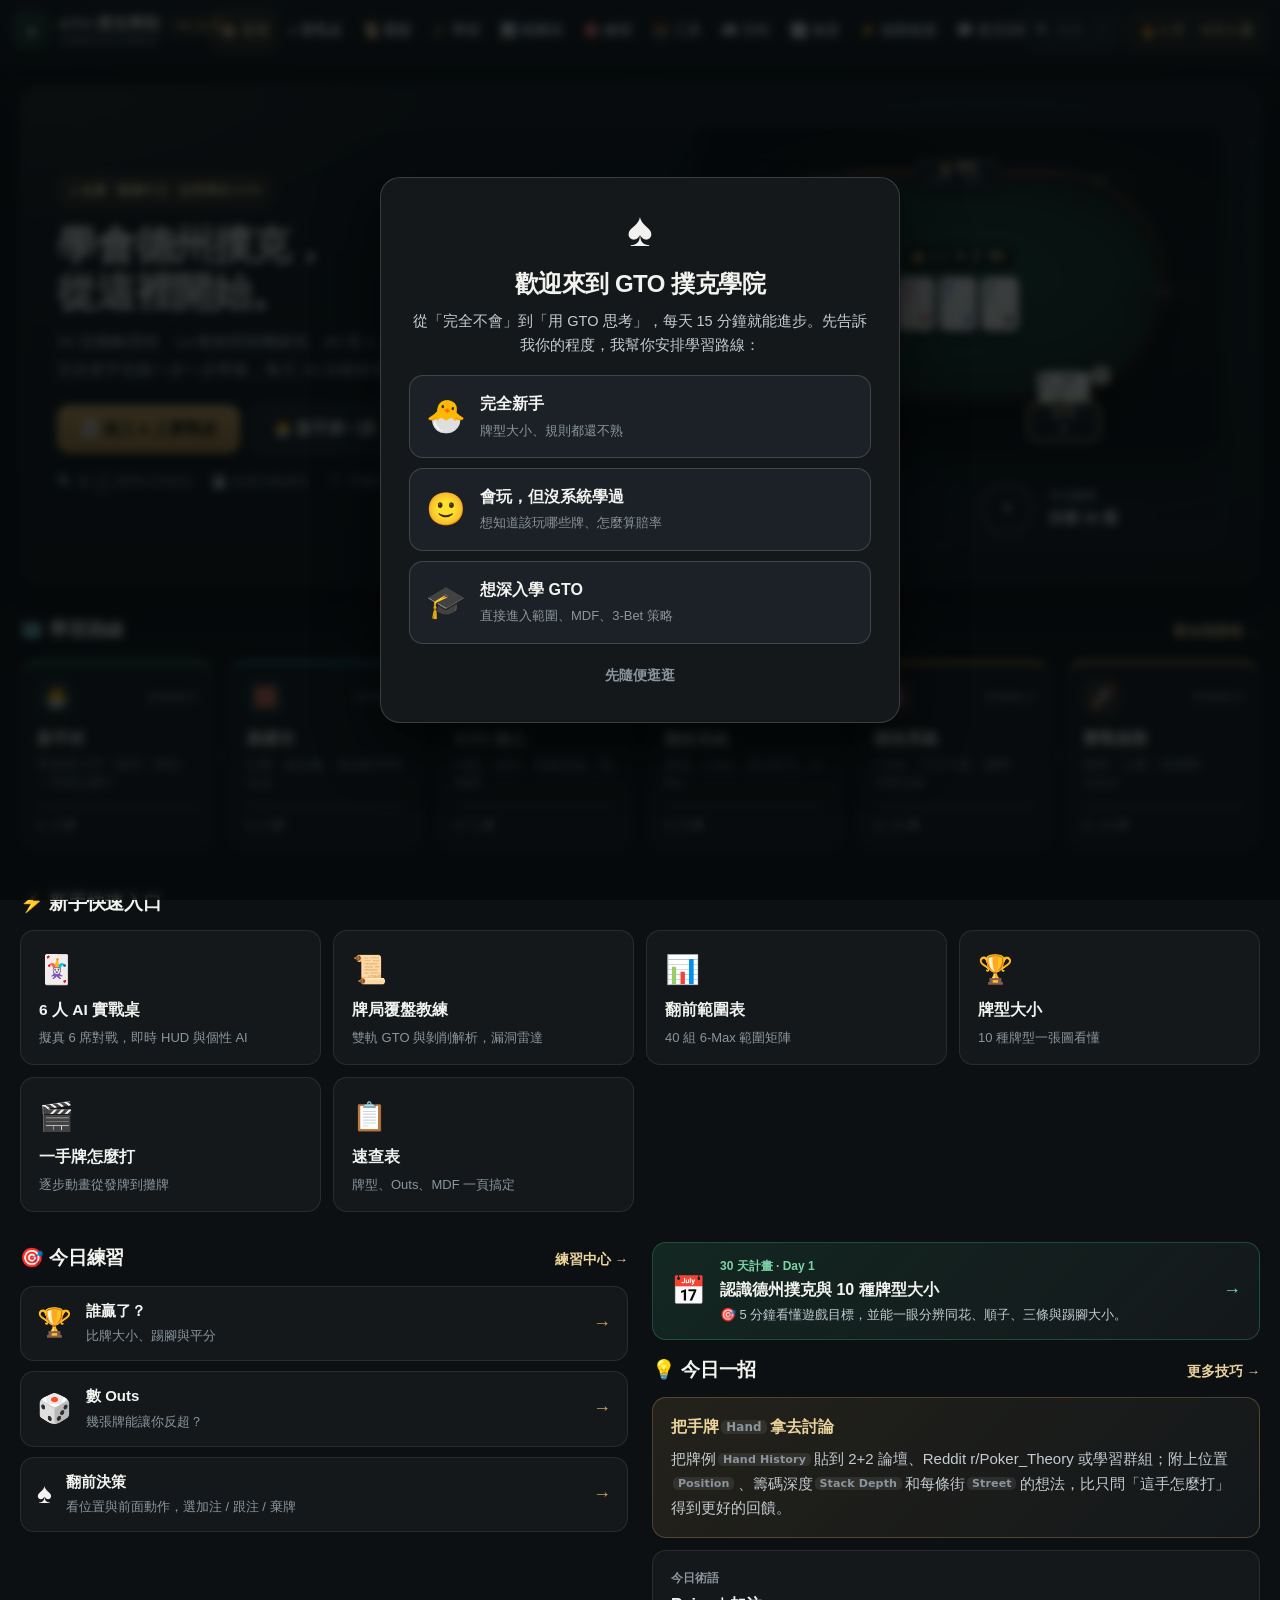
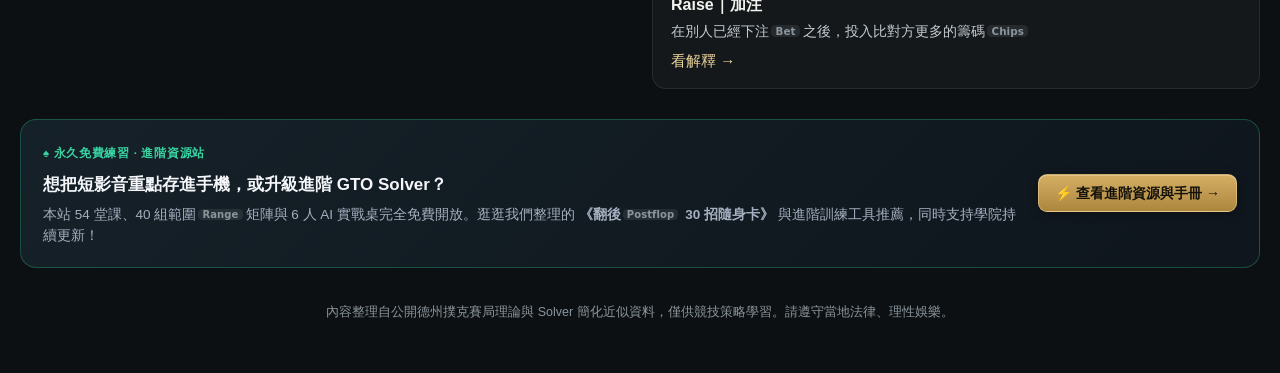
==== docs/index.html @ aac4738e "Initial release: Poker GTO Lab standalone web app (GA4 + Portaly)" ====
<!DOCTYPE html>
<html lang="zh-TW">
<head>
  <meta charset="utf-8">
  <meta name="viewport" content="width=device-width, initial-scale=1, viewport-fit=cover">
  <meta name="theme-color" content="#0d1012">
  <title>GTO 撲克學院｜從零學會德州撲克：圖解課程・GTO 範圍表・無限隨機練習・術語百科</title>
  <link rel="icon" type="image/png" sizes="64x64" href="[data-uri]">
  <link rel="icon" type="image/svg+xml" href="data:image/svg+xml,%3Csvg xmlns='http://www.w3.org/2000/svg' viewBox='0 0 64 64'%3E%3Cdefs%3E%3ClinearGradient id='g' x1='0' y1='0' x2='1' y2='1'%3E%3Cstop offset='0%25' stop-color='%23065f46'/%3E%3Cstop offset='100%25' stop-color='%230f172a'/%3E%3C/linearGradient%3E%3C/defs%3E%3Crect width='64' height='64' rx='15' fill='url(%23g)'/%3E%3Ccircle cx='32' cy='32' r='23' fill='none' stroke='%23fbbf24' stroke-width='3' stroke-dasharray='6 4'/%3E%3Cpath d='M32 13 C23 24 16 29 16 36.5 C16 42 20.5 45.5 25.5 45.5 C28.5 45.5 30.5 44 32 42 C33.5 44 35.5 45.5 38.5 45.5 C43.5 45.5 48 42 48 36.5 C48 29 41 24 32 13 Z' fill='%23ffffff'/%3E%3Cpath d='M30 41 L26 51 H38 L34 41 Z' fill='%23ffffff'/%3E%3C/svg%3E">
  <link rel="apple-touch-icon" sizes="64x64" href="[data-uri]">
  <meta name="description" content="完全新手也能學會的德州撲克 GTO 免費互動學習工具：6 人 AI 實戰練習桌、雙軌教練覆盤室、54 堂圖解課程、40 組 6-Max 翻前範圍表與 11 種無限隨機練習。">
  <meta property="og:type" content="website">
  <meta property="og:title" content="♠ GTO 撲克學院｜免費 6 人 AI 實戰練習桌・40 組範圍矩陣・54 堂圖解課">
  <meta property="og:description" content="免下載、免註冊直接練：6 人擬真 AI 牌桌、雙軌 GTO 教練覆盤、40 組 6-Max 範圍表與 11 種無限隨機決策練習。">
  <link rel="stylesheet" href="styles.css?v=3.1.0">
</head>
<body>
  <header class="site-header">
    <div class="header-inner">
      <div class="brand-wrap">
        <a class="brand" href="#/home" aria-label="GTO 撲克學院首頁">
          <span class="brand-logo">♠</span>
          <span class="brand-txt"><b>GTO 撲克學院</b><small>免費德州撲克實戰室</small></span>
        </a>
        <button type="button" class="ver-badge" id="verBadgeBtn" title="查看版本更新紀錄">v3.1.0</button>
      </div>
      <nav class="main-nav" id="mainNav" aria-label="主要導覽"></nav>
      <div class="header-right" id="headerStats"></div>
    </div>
  </header>

  <main class="app-main" id="appMain"></main>
  <nav class="mobile-nav" id="mobileNav" aria-label="手機導覽"></nav>

  <!-- 基礎：常數、牌力評估、範圍資料 -->
  <script src="js/core.js?v=3.1.0"></script>
  <script src="js/evaluator.js?v=3.0.0"></script>
  <script src="js/ranges.js?v=3.0.0"></script>
  <!-- 內容：課程、題庫、術語、知識庫 -->
  <script src="js/theory_part1.js?v=3.0.0"></script>
  <script src="js/theory_part2.js?v=3.0.0"></script>
  <script src="js/glossary.js?v=3.0.0"></script>
  <script src="js/questions.js?v=3.0.0"></script>
  <script src="js/questions_extra.js?v=3.0.0"></script>
  <script src="js/auto_questions.js?v=3.0.0"></script>
  <script src="js/lessons_beginner.js?v=3.0.0"></script>
  <script src="js/lessons_core_plus.js?v=3.0.0"></script>
  <script src="js/lessons_postflop_plus.js?v=3.0.0"></script>
  <script src="js/lessons_advanced_plus.js?v=3.0.0"></script>
  <script src="js/glossary_extra.js?v=3.0.0"></script>
  <script src="js/knowledge.js?v=3.0.0"></script>
  <script src="js/lesson_meta.js?v=3.0.0"></script>
  <script src="js/postflop_spots.js?v=3.0.0"></script>
  <script src="js/faq.js?v=3.0.0"></script>
  <script src="js/study_plan.js?v=3.0.0"></script>
  <script src="js/en_terms.js?v=3.0.0"></script>
  <script src="js/releases.js?v=3.0.0"></script>
  <!-- 介面：共用 UI、互動元件、練習、課程、百科、實戰桌、覆盤室、主程式 -->
  <script src="js/ui.js?v=3.0.0"></script>
  <script src="js/widgets.js?v=3.0.0"></script>
  <script src="js/drills.js?v=3.0.0"></script>
  <script src="js/quiz.js?v=3.0.0"></script>
  <script src="js/learn.js?v=3.0.0"></script>
  <script src="js/wiki.js?v=3.0.0"></script>
  <script src="js/feedback.js?v=3.0.0"></script>
  <script src="js/table_engine.js?v=3.0.0"></script>
  <script src="js/ai_personas.js?v=3.0.0"></script>
  <script src="js/coach_engine.js?v=3.0.0"></script>
  <script src="js/arena_ui.js?v=3.0.0"></script>
  <script src="js/replay_ui.js?v=3.0.0"></script>
  <!-- 獨立版導流追蹤（GA4/UTM）與 Portaly／進階工具資源頁 -->
  <script src="js/monetize_config.js?v=3.1.0"></script>
  <script src="js/monetize_ui.js?v=3.1.0"></script>
  <script src="js/app.js?v=3.1.0"></script>
</body>
</html>
---- docs/styles.css ----
/* GTO 撲克學院 — styles.css
 * 電視轉播級深色高級牌桌 Studio 設計系統（Obsidian · Emerald Felt · Walnut · Antique Brass）：
 *   1. Design tokens / 基礎排版
 *   2. 頂部導覽、手機底部導覽、搜尋、彈窗、術語提示卡
 *   3. 通用元件（卡片、頁首、按鈕、分段切換、分頁、篩選膠囊、輸入框、進度環）
 *   4. 撲克牌 / 13×13 範圍表 / 測驗引擎
 *   5. 各頁面：首頁、學習地圖、課程、範圍表、練習中心、百科、工具、進度
 *   6. 互動元件（widgets）與 RWD / 列印
 *   7. 版本號徽章與 Release Notes
 *   8. 排版優化 v2
 *   9. 6 人擬真 AI 實戰競技場（Arena）與雙軌教練覆盤室（Replay）
 */
:root {
  --bg: #0d1012;
  --surface: #14181b;
  --surface-elev: #1b2126;
  --surface-sub: #101417;
  --card-bg: #14181b;
  --border: rgba(255, 255, 255, 0.085);
  --border-strong: rgba(255, 255, 255, 0.16);
  --text: #f2f3ef;
  --text-2: #c4ccd2;
  --muted: #8a959d;
  --text-muted: #8a959d;

  --brass: #c9a259;
  --brass-light: #ead39c;
  --brass-dark: #8e6d31;
  --brass-soft: rgba(201, 162, 89, 0.14);

  --primary: #c9a259;
  --primary-hover: #d8b56f;
  --primary-soft: rgba(201, 162, 89, 0.14);
  --accent: #34a173;

  --felt-center: #164435;
  --felt-mid: #103328;
  --felt-edge: #0a2019;
  --rail-light: #4b3626;
  --rail-mid: #2b1e15;
  --rail-dark: #18100b;

  --suit-spade: #16191e;
  --suit-heart: #c82938;
  --suit-diamond: #1962c4;
  --suit-club: #187d48;

  --act-raise: #c94a3c;
  --act-3bet: #c42c54;
  --act-4bet: #8549c9;
  --act-5bet: #9e4422;
  --act-call: #248a62;
  --act-fold: #455059;
  --act-fold-bg: #1a2026;

  --ok-bg: rgba(43, 122, 91, 0.22);
  --ok-fg: #7cd4a6;
  --warn-bg: rgba(201, 162, 89, 0.18);
  --warn-fg: #f0d08a;
  --bad-bg: rgba(185, 74, 57, 0.22);
  --bad-fg: #f4a49c;
  --info-bg: rgba(43, 111, 148, 0.22);
  --info-fg: #8bc8e8;

  --font-ui: 'Inter', -apple-system, BlinkMacSystemFont, "Segoe UI", "PingFang TC", "Noto Sans TC", "Microsoft JhengHei", sans-serif;
  --font-mono: 'JetBrains Mono', 'SF Mono', 'Fira Code', ui-monospace, SFMono-Regular, Menlo, Monaco, Consolas, monospace;

  --shadow: 0 2px 6px rgba(0, 0, 0, 0.36), 0 8px 24px rgba(0, 0, 0, 0.24);
  --shadow-md: 0 10px 28px rgba(0, 0, 0, 0.48);
  --shadow-lg: 0 22px 58px rgba(0, 0, 0, 0.68);
  --header-h: 62px;
}

* { box-sizing: border-box; }
html { scroll-behavior: smooth; }
html.is-hidden *, html.is-hidden *::before, html.is-hidden *::after { animation-play-state: paused !important; }
html, body {
  margin: 0;
  padding: 0;
  background:
    radial-gradient(ellipse 90% 42% at 50% 0%, rgba(22, 68, 53, 0.16) 0%, transparent 62%),
    var(--bg);
  background-attachment: fixed;
  color: var(--text);
  font-family: var(--font-ui);
  font-size: 15px;
  line-height: 1.65;
  -webkit-font-smoothing: antialiased;
}
a { color: var(--brass-light); text-decoration: none; }
a:hover { text-decoration: underline; color: #f6e6bc; }
img { max-width: 100%; }
code {
  background: var(--surface-elev);
  color: var(--brass-light);
  padding: 2px 6px;
  border-radius: 5px;
  border: 1px solid var(--border-strong);
  font-family: var(--font-mono);
  font-size: 0.9em;
}
kbd {
  display: inline-block;
  min-width: 18px;
  padding: 0 5px;
  border-radius: 5px;
  border: 1px solid var(--border-strong);
  border-bottom-width: 2px;
  background: var(--surface-elev);
  font-family: var(--font-mono);
  font-size: 11px;
  font-weight: 700;
  color: var(--text-2);
  text-align: center;
  line-height: 1.5;
}
::selection { background: rgba(201, 162, 89, 0.32); color: #fff; }

/* ===========================================================================
 * 2. 頂部導覽
 * =========================================================================== */
.site-header {
  position: sticky;
  top: 0;
  z-index: 100;
  background: linear-gradient(180deg, rgba(23, 28, 32, 0.98) 0%, rgba(16, 20, 23, 0.98) 100%);
  border-bottom: 1px solid var(--border);
  box-shadow: 0 6px 20px rgba(0, 0, 0, 0.38);
  backdrop-filter: blur(10px);
}
.header-inner {
  max-width: 1380px;
  margin: 0 auto;
  height: var(--header-h);
  display: flex;
  align-items: center;
  gap: 10px;
  padding: 0 16px;
}
.brand { display: flex; align-items: center; gap: 9px; color: var(--text); text-decoration: none !important; flex-shrink: 0; }
.brand-logo {
  width: 36px;
  height: 36px;
  border-radius: 10px;
  background: linear-gradient(145deg, #1b4b3a 0%, #0e2c22 100%);
  border: 1px solid rgba(201, 162, 89, 0.48);
  color: var(--brass-light);
  display: grid;
  place-items: center;
  font-size: 19px;
  box-shadow: inset 0 1px 0 rgba(255, 255, 255, 0.1), 0 4px 14px rgba(0, 0, 0, 0.4);
}
.brand-txt b { display: block; font-size: 15.5px; letter-spacing: -0.01em; line-height: 1.2; color: var(--text); }
.brand-txt small { display: block; font-size: 11px; color: var(--muted); line-height: 1.3; }
.main-nav { display: flex; gap: 2px; flex: 1; justify-content: center; min-width: 0; }
.nav-link {
  display: inline-flex;
  align-items: center;
  gap: 4px;
  padding: 7px 9px;
  border-radius: 9px;
  color: var(--text-2);
  font-weight: 650;
  font-size: 13.5px;
  text-decoration: none !important;
  border: 1px solid transparent;
  transition: background 0.15s, color 0.15s, border-color 0.15s;
  white-space: nowrap;
}
.nav-link:hover { background: var(--surface-elev); color: var(--text); }
.nav-link.active {
  background: rgba(201, 162, 89, 0.14);
  border-color: rgba(201, 162, 89, 0.36);
  color: var(--brass-light);
}
.nav-ic { font-size: 14px; }
.header-right { display: flex; align-items: center; gap: 7px; flex-shrink: 0; }
.search-btn {
  display: inline-flex;
  align-items: center;
  gap: 6px;
  padding: 6px 8px 6px 10px;
  border: 1px solid var(--border-strong);
  border-radius: 9px;
  background: var(--surface-elev);
  color: var(--muted);
  cursor: pointer;
  font: inherit;
  font-size: 13px;
  min-width: 96px;
  transition: border-color 0.15s, color 0.15s, background 0.15s;
}
.search-btn:hover { border-color: rgba(201, 162, 89, 0.5); color: var(--text); background: #232a30; }
.search-btn kbd { margin-left: auto; }
.hstat-pill {
  display: inline-flex;
  align-items: center;
  gap: 6px;
  padding: 7px 12px;
  border-radius: 9px;
  background: rgba(201, 162, 89, 0.11);
  border: 1px solid rgba(201, 162, 89, 0.32);
  color: var(--brass-light);
  font-size: 13px;
  font-weight: 600;
  text-decoration: none !important;
  white-space: nowrap;
}
.hstat-pill:hover { background: rgba(201, 162, 89, 0.18); color: #f6e6bc; }
.hstat-pill .sep { opacity: 0.45; }
.mobile-nav { display: none; }

/* ===========================================================================
 * 搜尋、彈窗、術語提示卡、Toast
 * =========================================================================== */
.search-overlay {
  position: fixed;
  inset: 0;
  z-index: 900;
  background: rgba(6, 9, 11, 0.78);
  backdrop-filter: blur(4px);
  display: none;
  align-items: flex-start;
  justify-content: center;
  padding: 10vh 16px 16px;
}
.search-overlay.show { display: flex; }
.search-box {
  width: 100%;
  max-width: 660px;
  background: var(--surface);
  border: 1px solid var(--border-strong);
  border-radius: 16px;
  box-shadow: var(--shadow-lg);
  overflow: hidden;
  display: flex;
  flex-direction: column;
  max-height: 76vh;
}
.search-inp-row { display: flex; align-items: center; gap: 10px; padding: 14px 16px; border-bottom: 1px solid var(--border); background: var(--surface-elev); }
.si-ic { font-size: 18px; }
.search-inp-row input { flex: 1; border: none; outline: none; font: inherit; font-size: 16px; background: transparent; color: var(--text); }
.search-results { overflow-y: auto; padding: 6px; }
.sr-group { font-size: 11.5px; font-weight: 800; color: var(--brass); padding: 10px 10px 4px; letter-spacing: 0.05em; text-transform: uppercase; }
.sr-item { display: flex; gap: 10px; align-items: center; padding: 8px 10px; border-radius: 10px; color: var(--text); text-decoration: none !important; }
.sr-item.sel, .sr-item:hover { background: rgba(201, 162, 89, 0.14); }
.sr-ic { width: 32px; height: 32px; border-radius: 9px; background: var(--surface-elev); border: 1px solid var(--border); display: grid; place-items: center; flex-shrink: 0; font-size: 16px; }
.sr-txt { min-width: 0; }
.sr-txt strong { display: block; font-size: 14.5px; white-space: nowrap; overflow: hidden; text-overflow: ellipsis; color: var(--text); }
.sr-txt small { display: block; color: var(--muted); font-size: 12.5px; white-space: nowrap; overflow: hidden; text-overflow: ellipsis; }
.sr-empty { padding: 28px; text-align: center; color: var(--muted); }
.search-foot { display: flex; gap: 16px; padding: 9px 16px; border-top: 1px solid var(--border); font-size: 12px; color: var(--muted); background: var(--surface-sub); }

.modal-overlay {
  position: fixed;
  inset: 0;
  z-index: 950;
  background: rgba(5, 8, 10, 0.78);
  backdrop-filter: blur(4px);
  display: grid;
  place-items: center;
  padding: 16px;
  opacity: 0;
  transition: opacity 0.2s;
}
.modal-overlay.show { opacity: 1; }
.modal-box {
  position: relative;
  background: var(--surface);
  color: var(--text);
  border: 1px solid var(--border-strong);
  border-radius: 20px;
  padding: 28px;
  width: 100%;
  max-width: 520px;
  box-shadow: var(--shadow-lg);
  max-height: 92vh;
  overflow-y: auto;
}
.modal-x {
  position: absolute;
  top: 12px;
  right: 12px;
  border: 1px solid var(--border);
  background: var(--surface-elev);
  width: 32px;
  height: 32px;
  border-radius: 50%;
  cursor: pointer;
  font-size: 14px;
  color: var(--text-2);
}
.modal-x:hover { background: #262e35; color: var(--text); }
.onb { text-align: center; }
.onb-hero { font-size: 48px; line-height: 1; }
.onb h2 { margin: 10px 0 6px; font-size: 24px; letter-spacing: -0.02em; }
.onb > p { margin: 0 0 18px; font-size: 14.5px; color: var(--text-2); }
.onb-opts { display: flex; flex-direction: column; gap: 10px; text-align: left; margin-bottom: 12px; }
.onb-opt {
  display: flex;
  align-items: center;
  gap: 14px;
  padding: 14px 16px;
  border: 1px solid var(--border-strong);
  border-radius: 14px;
  background: var(--surface-elev);
  color: var(--text);
  cursor: pointer;
  font: inherit;
  text-align: left;
  transition: border-color 0.15s, background 0.15s, transform 0.15s;
}
.onb-opt:hover { border-color: rgba(201, 162, 89, 0.55); background: rgba(201, 162, 89, 0.1); transform: translateY(-1px); }
.oo-ic { font-size: 32px; }
.onb-opt strong { display: block; font-size: 16px; color: var(--text); }
.onb-opt small { color: var(--muted); font-size: 13px; }

.term { border-bottom: 1.5px dashed rgba(201, 162, 89, 0.65); cursor: help; border-radius: 2px; transition: background 0.12s; }
.term:hover, .term:focus { background: rgba(201, 162, 89, 0.16); outline: none; border-bottom-style: solid; }
.term-pop {
  position: fixed;
  z-index: 1000;
  background: #192025;
  border: 1px solid rgba(201, 162, 89, 0.35);
  color: var(--text-2);
  border-radius: 14px;
  padding: 12px 14px;
  box-shadow: var(--shadow-lg);
  opacity: 0;
  pointer-events: none;
  transform: translateY(4px);
  transition: opacity 0.12s, transform 0.12s;
  font-size: 13.5px;
  line-height: 1.6;
}
.term-pop.show { opacity: 1; pointer-events: auto; transform: translateY(0); }
.tp-head { display: flex; gap: 8px; align-items: baseline; flex-wrap: wrap; margin-bottom: 4px; }
.tp-head strong { color: #fff; font-size: 15px; }
.tp-head span { color: var(--brass-light); font-size: 12.5px; font-weight: 700; }
.tp-body { color: var(--text-2); }
.tp-link { display: inline-block; margin-top: 8px; color: var(--brass-light); font-weight: 700; font-size: 12.5px; }

/* ===========================================================================
 * 3. 通用元件
 * =========================================================================== */
.app-main { max-width: 1320px; margin: 0 auto; padding: 22px 20px 44px; min-height: calc(100vh - var(--header-h)); }
.card {
  background: var(--surface);
  border: 1px solid var(--border);
  border-radius: 16px;
  padding: 18px 20px;
  box-shadow: var(--shadow);
}
.page-head { display: flex; align-items: flex-end; justify-content: space-between; gap: 16px; margin: 4px 0 20px; flex-wrap: wrap; }
.ph-main { display: flex; align-items: center; gap: 14px; min-width: 0; }
.ph-icon {
  width: 54px;
  height: 54px;
  border-radius: 14px;
  background: linear-gradient(145deg, #1b2824 0%, #12181b 100%);
  border: 1px solid rgba(201, 162, 89, 0.32);
  display: grid;
  place-items: center;
  font-size: 27px;
  box-shadow: var(--shadow);
  flex-shrink: 0;
}
.page-head h1 { margin: 0; font-size: 27px; font-weight: 800; letter-spacing: -0.02em; line-height: 1.25; color: var(--text); }
.page-head .sub { margin: 4px 0 0; color: var(--muted); font-size: 14.5px; max-width: 780px; }
.ph-actions { display: flex; gap: 8px; flex-wrap: wrap; align-items: center; }
.muted { color: var(--muted); }
.small { font-size: 12.5px; }

.btn, .btn-xs {
  display: inline-flex;
  align-items: center;
  justify-content: center;
  gap: 6px;
  border-radius: 9px;
  border: 1px solid var(--border-strong);
  background: var(--surface-elev);
  color: var(--text);
  font-weight: 650;
  cursor: pointer;
  text-decoration: none !important;
  transition: background-color 0.15s, border-color 0.15s, color 0.15s, transform 0.08s;
  font-family: inherit;
  line-height: 1.3;
  white-space: nowrap;
}
.btn { padding: 9px 16px; font-size: 14px; }
.btn-xs { padding: 5px 10px; font-size: 12.5px; border-radius: 8px; }
.btn:hover, .btn-xs:hover { background: #242c33; border-color: rgba(255, 255, 255, 0.25); color: #fff; }
.btn:active, .btn-xs:active { transform: translateY(1px); }
.btn.primary, .btn-xs.primary {
  background: linear-gradient(180deg, #d4af64 0%, #ac863d 100%);
  border-color: rgba(255, 232, 184, 0.4);
  color: #14110b;
  font-weight: 750;
  box-shadow: 0 2px 10px rgba(0, 0, 0, 0.35), inset 0 1px 0 rgba(255, 245, 220, 0.3);
}
.btn.primary:hover, .btn-xs.primary:hover {
  background: linear-gradient(180deg, #deb96f 0%, #b89146 100%);
  border-color: rgba(255, 238, 200, 0.55);
  color: #0e0b06;
}
.btn.accent { background: linear-gradient(180deg, #2d8b66 0%, #1f684c 100%); border-color: rgba(124, 212, 166, 0.35); color: #f2fff8; }
.btn.ok { background: linear-gradient(180deg, #2b8a62 0%, #1f694a 100%); border-color: rgba(124, 212, 166, 0.35); color: #f2fff8; }
.btn.ghost { background: transparent; border-color: transparent; color: var(--muted); box-shadow: none; }
.btn.ghost:hover { background: var(--surface-elev); color: var(--text); }
.btn.sm { padding: 6px 11px; font-size: 13px; border-radius: 9px; }
.btn.lg { padding: 11px 20px; font-size: 15px; border-radius: 11px; }
.btn.xl { padding: 13px 22px; font-size: 15.5px; border-radius: 12px; }
.btn[disabled] { opacity: 0.42; cursor: not-allowed; }
.lg-btn { padding: 10px 18px; font-size: 14.5px; }
.btn.ans-correct { background: var(--ok-bg) !important; border-color: #34a173 !important; color: #96e8be !important; opacity: 1; }
.btn.ans-wrong { background: var(--bad-bg) !important; border-color: #cf5646 !important; color: #f8b4ac !important; opacity: 1; }

.chip {
  display: inline-flex;
  align-items: center;
  gap: 4px;
  padding: 2px 10px;
  border-radius: 999px;
  font-size: 12px;
  font-weight: 700;
  background: var(--surface-elev);
  border: 1px solid var(--border);
  color: var(--text-2);
  white-space: nowrap;
}
.chip.ok { background: var(--ok-bg); color: var(--ok-fg); border-color: rgba(52, 161, 115, 0.35); }
.chip.warn { background: var(--warn-bg); color: var(--warn-fg); border-color: rgba(201, 162, 89, 0.35); }
.chip.bad { background: var(--bad-bg); color: var(--bad-fg); border-color: rgba(185, 74, 57, 0.35); }
.chip.info { background: var(--info-bg); color: var(--info-fg); border-color: rgba(59, 126, 184, 0.35); }

.inp {
  padding: 8px 11px;
  border-radius: 9px;
  border: 1px solid var(--border-strong);
  background: #0e1215;
  color: var(--text);
  font-size: 14px;
  font-family: inherit;
  outline: none;
  transition: border-color 0.15s, box-shadow 0.15s;
}
.inp:focus { border-color: rgba(201, 162, 89, 0.65); box-shadow: 0 0 0 3px rgba(201, 162, 89, 0.16); }
.inp.sm, .inp.sm-inp { padding: 5px 9px; font-size: 13px; }
.inp.xs { width: 72px; padding: 4px 8px; font-size: 13px; }
.lbl { display: block; font-size: 12.5px; font-weight: 700; color: var(--muted); margin-bottom: 4px; }

.seg { display: inline-flex; background: #0c0f12; border: 1px solid var(--border); border-radius: 10px; padding: 3px; gap: 2px; flex-wrap: wrap; }
.seg button {
  border: none;
  background: transparent;
  padding: 6px 12px;
  border-radius: 7px;
  font: inherit;
  font-size: 13px;
  font-weight: 650;
  color: var(--muted);
  cursor: pointer;
  white-space: nowrap;
  transition: background 0.14s, color 0.14s;
}
.seg button:hover { color: var(--text); }
.seg button.on { background: var(--surface-elev); color: var(--brass-light); box-shadow: 0 1px 3px rgba(0, 0, 0, 0.45); }
.seg.big button { padding: 8px 14px; font-size: 13.5px; }

.tabs { display: flex; gap: 4px; border-bottom: 1px solid var(--border); margin-bottom: 18px; overflow-x: auto; }
.tab {
  padding: 10px 14px;
  font-weight: 700;
  color: var(--muted);
  border-bottom: 2.5px solid transparent;
  margin-bottom: -1px;
  text-decoration: none !important;
  white-space: nowrap;
}
.tab small { background: var(--surface-elev); padding: 1px 7px; border-radius: 999px; font-size: 11.5px; margin-left: 2px; color: var(--muted); }
.tab:hover { color: var(--text); }
.tab.on { color: var(--brass-light); border-bottom-color: var(--brass); }
.tab.on small { background: rgba(201, 162, 89, 0.16); color: var(--brass-light); }

.chips-row { display: flex; flex-wrap: wrap; gap: 6px; margin: 0 0 16px; }
.chip-btn {
  padding: 6px 12px;
  border-radius: 999px;
  border: 1px solid var(--border-strong);
  background: var(--surface-elev);
  font: inherit;
  font-size: 13px;
  font-weight: 650;
  cursor: pointer;
  color: var(--text-2);
  transition: background-color 0.12s, color 0.12s, border-color 0.12s;
}
.chip-btn small { color: var(--muted); font-weight: 650; }
.chip-btn:hover { border-color: rgba(201, 162, 89, 0.45); color: var(--text); }
.chip-btn.on { background: linear-gradient(180deg, #d4af64 0%, #ac863d 100%); color: #14110b; border-color: rgba(255, 232, 184, 0.4); }
.chip-btn.on small { color: #362912; }

.toolbar { display: flex; flex-wrap: wrap; gap: 10px; align-items: center; margin-bottom: 12px; }
.search-field {
  flex: 1;
  min-width: 260px;
  display: flex;
  align-items: center;
  gap: 8px;
  background: #0e1215;
  border: 1px solid var(--border-strong);
  border-radius: 11px;
  padding: 0 12px;
  transition: border-color 0.15s;
}
.search-field input { flex: 1; border: none; outline: none; padding: 11px 0; font: inherit; font-size: 14.5px; background: transparent; color: var(--text); }
.search-field:focus-within { border-color: rgba(201, 162, 89, 0.65); box-shadow: 0 0 0 3px rgba(201, 162, 89, 0.15); }
.check { display: inline-flex; gap: 6px; align-items: center; font-size: 13.5px; font-weight: 600; cursor: pointer; color: var(--text-2); }
.empty { text-align: center; color: var(--muted); padding: 40px 20px; background: var(--surface); border: 1px dashed var(--border-strong); border-radius: 16px; }
.pulse { animation: pulse 0.9s ease-out 2; }
@keyframes pulse { 0%, 100% { transform: scale(1); border-color: var(--brass); } 50% { transform: scale(1.015); border-color: var(--brass-light); } }

.ring { position: relative; display: inline-grid; place-items: center; flex-shrink: 0; }
.ring svg { position: absolute; inset: 0; width: 100%; height: 100%; transform: rotate(-90deg); }
.ring-bg { fill: none; stroke: rgba(255, 255, 255, 0.09); stroke-width: 7; }
.ring-fg { fill: none; stroke: var(--c, var(--brass)); stroke-width: 7; stroke-linecap: round; transition: stroke-dashoffset 0.5s; }
.ring-txt { position: relative; font-family: var(--font-mono); font-weight: 800; font-size: 13px; color: var(--brass-light); }
.lv-stars { color: var(--brass); letter-spacing: 1px; font-size: 9px; }
.lv-stars i { color: rgba(255, 255, 255, 0.15); font-style: normal; }
.lv-chip { font-size: 11.5px; font-weight: 800; padding: 1px 8px; border-radius: 999px; white-space: nowrap; }
.lv-chip.lv1 { background: rgba(52, 161, 115, 0.2); color: #7cd4a6; }
.lv-chip.lv2 { background: rgba(43, 111, 148, 0.24); color: #8bc8e8; }
.lv-chip.lv3 { background: rgba(156, 124, 232, 0.22); color: #c8b6f7; }
.tbl-wrap { overflow-x: auto; }
.tbl { width: 100%; border-collapse: separate; border-spacing: 0; margin: 14px 0; font-size: 14px; border: 1px solid var(--border); border-radius: 12px; overflow: hidden; background: var(--surface); }
.tbl th, .tbl td { padding: 9px 12px; text-align: left; vertical-align: top; border-bottom: 1px solid var(--border); color: var(--text-2); }
.tbl th { background: var(--surface-elev); font-weight: 800; font-size: 13px; color: var(--brass-light); }
.tbl tr:last-child td { border-bottom: none; }
.tbl tbody tr:hover td { background: rgba(255, 255, 255, 0.03); }
.compact-tbl th, .compact-tbl td { padding: 6px 10px; font-size: 13px; }
.tips-list { margin: 8px 0 0; padding-left: 18px; }
.tips-list li { margin-bottom: 6px; font-size: 14px; }

/* ===========================================================================
 * 4. 撲克牌（Broadcast 4色精裝牌組）、13×13 範圍表、測驗引擎、工具與統計
 * =========================================================================== */
.hand {
  display: inline-block;
  padding: 1px 7px;
  border-radius: 6px;
  background: rgba(201, 162, 89, 0.14);
  border: 1px solid rgba(201, 162, 89, 0.36);
  color: var(--brass-light);
  font-weight: 700;
  font-family: var(--font-mono);
  font-size: 0.92em;
}
.hand.lg { font-size: 1.15em; padding: 2px 10px; }

.pcards { display: inline-flex; align-items: center; gap: 5px; vertical-align: middle; flex-wrap: wrap; max-width: 100%; }
.pcard {
  position: relative;
  display: inline-flex;
  flex-direction: column;
  justify-content: space-between;
  flex: 0 0 auto;
  box-sizing: border-box;
  width: 40px;
  height: 56px;
  padding: 4px 5px;
  border-radius: 6px;
  background: linear-gradient(160deg, #ffffff 0%, #f3efe6 100%);
  border: 1px solid rgba(20, 20, 20, 0.24);
  box-shadow: 0 6px 14px rgba(0, 0, 0, 0.45), 0 1px 2px rgba(0, 0, 0, 0.3);
  font-family: var(--font-ui);
  font-weight: 800;
  line-height: 1;
  user-select: none;
}
.pcard .pc-corner {
  display: flex;
  flex-direction: column;
  align-items: flex-start;
  line-height: 0.95;
}
.pcard .pc-r { font-size: 14px; font-weight: 800; letter-spacing: -0.05em; color: inherit; }
.pcard .pc-s { font-size: 10px; margin-top: 1px; color: inherit; }
.pcard .pc-pip {
  align-self: flex-end;
  font-size: 18px;
  line-height: 0.9;
  margin-top: -5px;
  color: inherit;
}

/* Inline compact badge card (for text / lists / history) */
.pcard.mini {
  flex-direction: row;
  align-items: center;
  justify-content: center;
  width: auto;
  height: 24px;
  padding: 0 6px;
  gap: 2px;
  border-radius: 5px;
  box-shadow: 0 2px 5px rgba(0, 0, 0, 0.32);
}
.pcard.mini .pc-corner { flex-direction: row; align-items: center; gap: 1px; line-height: 1; }
.pcard.mini .pc-r { font-size: 12.5px; letter-spacing: -0.02em; }
.pcard.mini .pc-s { font-size: 12px; margin-top: 0; }
.pcard.mini .pc-pip { display: none; }

/* Sizes matching broadcast table proportions */
.pcard.sm { width: 34px; height: 48px; padding: 3px 4px; border-radius: 5px; }
.pcard.sm .pc-r { font-size: 12px; }
.pcard.sm .pc-s { font-size: 8.5px; }
.pcard.sm .pc-pip { font-size: 14px; margin-top: -4px; }

.pcard.hole { width: 42px; height: 58px; padding: 3.5px 4.5px; border-radius: 6px; }
.pcard.hole .pc-r { font-size: 14px; }
.pcard.hole .pc-s { font-size: 10px; }
.pcard.hole .pc-pip { font-size: 18px; margin-top: -5px; }

.pcard.md { width: 52px; height: 74px; padding: 5px 6px; border-radius: 7px; }
.pcard.md .pc-r { font-size: 16.5px; }
.pcard.md .pc-s { font-size: 11px; }
.pcard.md .pc-pip { font-size: 24px; margin-top: -6px; }

.pcard.lg { width: 58px; height: 82px; padding: 6px 7px; border-radius: 8px; }
.pcard.lg .pc-r { font-size: 18px; }
.pcard.lg .pc-s { font-size: 12px; }
.pcard.lg .pc-pip { font-size: 27px; margin-top: -6px; }

.pcard.suit-s { color: var(--suit-spade); }
.pcard.suit-h { color: var(--suit-heart); }
.pcard.suit-d { color: var(--suit-diamond); }
.pcard.suit-c { color: var(--suit-club); }

/* Navy diagonal-stripe broadcast card back with ivory border & antique-brass spade */
.pcard.back {
  background:
    repeating-linear-gradient(
      45deg,
      #1b3449 0px,
      #1b3449 4px,
      #132637 4px,
      #132637 8px
    );
  border: 2px solid #ece7db;
  box-shadow: 0 6px 14px rgba(0, 0, 0, 0.5);
  padding: 0;
}
.pcard.back::after {
  content: "♠";
  position: absolute;
  inset: 0;
  display: flex;
  align-items: center;
  justify-content: center;
  color: rgba(201, 162, 89, 0.52);
  font-size: 16px;
}
.pcard.back.sm::after { font-size: 13px; }
.pcard.back.mini { width: 18px; height: 24px; border-width: 1.5px; }
.pcard.back.mini::after { font-size: 9px; }

/* ---------------------------------------------------------------------------
 * 13×13 互動翻前範圍表 (.rgrid, .rcell)
 * --------------------------------------------------------------------------- */
.rgrid {
  display: grid;
  grid-template-columns: repeat(13, minmax(0, 1fr));
  gap: 2px;
  background: #090c0e;
  border: 1px solid var(--border);
  padding: 3px;
  border-radius: 10px;
  user-select: none;
  max-width: 580px;
}
.rgrid.compact { max-width: 430px; gap: 1.5px; padding: 2px; }
.rcell {
  position: relative;
  aspect-ratio: 1 / 0.88;
  border: none;
  border-radius: 4px;
  padding: 0;
  display: flex;
  align-items: center;
  justify-content: center;
  font-family: var(--font-mono);
  font-size: 11.5px;
  font-weight: 700;
  cursor: pointer;
  color: var(--text);
  background: var(--act-fold-bg);
  transition: transform 0.08s, box-shadow 0.1s;
}
.rgrid.compact .rcell { font-size: 9.5px; aspect-ratio: 1 / 0.84; }
.rcell.type-pair { box-shadow: inset 0 0 0 1px rgba(255, 255, 255, 0.12); }
.rcell.act-raise { background: var(--act-raise); color: #fff; }
.rcell.act-3bet  { background: var(--act-3bet);  color: #fff; }
.rcell.act-4bet  { background: var(--act-4bet);  color: #fff; }
.rcell.act-5bet  { background: var(--act-5bet);  color: #fff; }
.rcell.act-call  { background: var(--act-call);  color: #fff; }
.rcell.act-mix   { color: #fff; text-shadow: 0 1px 2px rgba(0, 0, 0, 0.75); }
.rcell.act-fold  { background: #1a2026; color: #7e8a94; }
.rcell.type-pair.act-fold { background: #222a32; color: #b5c0c9; }
.rcell.not-in-base {
  opacity: 0.28;
  background: #14191e !important;
  color: #5d6872 !important;
}
.rcell:hover {
  z-index: 2;
  transform: scale(1.08);
  box-shadow: 0 0 0 2px var(--brass-light);
}
.rcell.selected {
  z-index: 3;
  box-shadow: 0 0 0 2px var(--brass-light), 0 0 0 4px #0b0e10 !important;
  transform: scale(1.08);
}
.rmix-dot, .pw-dot {
  position: absolute;
  right: 2px;
  bottom: 1px;
  font-size: 8px;
  line-height: 1;
  opacity: 0.92;
}
.rcell.paint-wrong {
  box-shadow: inset 0 0 0 2.5px #f0d08a, 0 0 0 1.5px #cf4a3c !important;
}
.pw-dot {
  background: #f0d08a;
  color: #14110b;
  padding: 1px 3px;
  border-radius: 3px;
  font-weight: 900;
}

.embed-chart { margin: 16px 0; }
.embed-card {
  background: var(--surface-elev);
  border: 1px solid var(--border);
  border-radius: 14px;
  padding: 12px 14px;
  display: inline-block;
  vertical-align: top;
  margin: 6px 12px 6px 0;
  max-width: 100%;
  box-shadow: var(--shadow);
}
.embed-card .rgrid { max-width: 420px; }
.embed-head { display: flex; justify-content: space-between; align-items: center; gap: 10px; margin-bottom: 8px; font-size: 13.5px; flex-wrap: wrap; color: var(--text); }
.embed-actions { display: flex; gap: 5px; }
.embed-legend {
  display: flex;
  flex-wrap: wrap;
  gap: 14px;
  font-size: 12.5px;
  color: var(--muted);
  margin-top: 10px;
}
.lg-item { display: inline-flex; align-items: center; gap: 6px; font-weight: 600; }
.sw {
  display: inline-block;
  width: 13px;
  height: 13px;
  border-radius: 3px;
}
.sw.act-raise { background: var(--act-raise); }
.sw.act-3bet  { background: var(--act-3bet); }
.sw.act-4bet  { background: var(--act-4bet); }
.sw.act-5bet  { background: var(--act-5bet); }
.sw.act-call  { background: var(--act-call); }
.sw.act-fold  { background: #1a2026; border: 1px solid rgba(255, 255, 255, 0.22); }
.sw.act-mix   { background: linear-gradient(90deg, var(--act-raise) 50%, var(--act-fold-bg) 50%); border: 1px solid rgba(255, 255, 255, 0.22); }
.sw.not-base  { background: #14191e; opacity: 0.5; border: 1px solid var(--border); }

/* ---------------------------------------------------------------------------
 * 隨機測驗練習場 (#/quiz) & 6-Max 擬真牌桌
 * --------------------------------------------------------------------------- */
.session-scoreboard { display: flex; gap: 8px; flex-wrap: wrap; }
.sb-pill {
  background: var(--surface-elev);
  border: 1px solid var(--border);
  border-radius: 10px;
  padding: 6px 12px;
  display: inline-flex;
  align-items: center;
  gap: 7px;
  font-size: 13px;
  color: var(--text-2);
  box-shadow: var(--shadow);
}
.sb-pill strong { font-family: var(--font-mono); font-size: 15px; color: var(--brass-light); }

.filter-bar {
  background: var(--surface);
  border: 1px solid var(--border);
  border-radius: 14px;
  padding: 10px 14px;
  margin-bottom: 14px;
  display: flex;
  flex-wrap: wrap;
  align-items: center;
  gap: 14px;
  box-shadow: var(--shadow);
}
.fgroup { display: flex; align-items: center; gap: 6px; flex-wrap: wrap; }
.flbl { font-size: 12.5px; font-weight: 700; color: var(--muted); }
.fpill {
  padding: 5px 11px;
  border-radius: 999px;
  border: 1px solid var(--border-strong);
  background: var(--surface-elev);
  color: var(--text-2);
  font-size: 12.5px;
  font-weight: 600;
  cursor: pointer;
  font-family: inherit;
}
.fpill:hover { border-color: rgba(201, 162, 89, 0.45); color: var(--text); }
.fpill.active {
  background: linear-gradient(180deg, #d4af64 0%, #ac863d 100%);
  border-color: rgba(255, 232, 184, 0.4);
  color: #14110b;
}

.qstage-grid.preflop-stage {
  display: grid;
  grid-template-columns: minmax(420px, 1.05fr) minmax(420px, 1fr);
  gap: 16px;
  align-items: start;
}

/* 6-Max 翻前練習牌桌視覺（核桃木框＋羊毛綠絨＋黃銅細線） */
.poker-table-wrap {
  padding: 44px 24px 116px;
  margin-bottom: 8px;
  border-radius: 16px;
  background:
    radial-gradient(ellipse 80% 65% at 50% 48%, rgba(28, 72, 56, 0.24) 0%, rgba(10, 13, 15, 0.96) 76%),
    linear-gradient(180deg, #121719 0%, #090c0d 100%);
  border: 1px solid rgba(255, 255, 255, 0.08);
}
.poker-felt .seat-cards .pcard.lg { width: 44px; height: 62px; padding: 4px 5px; }
.poker-felt .seat-cards .pcard.lg .pc-r { font-size: 14.5px; }
.poker-felt .seat-cards .pcard.lg .pc-s { font-size: 10px; }
.poker-felt .seat-cards .pcard.lg .pc-pip { font-size: 19px; margin-top: -5px; }
.poker-felt {
  position: relative;
  height: 360px;
  border-radius: 999px;
  background:
    radial-gradient(ellipse 68% 62% at 50% 45%, var(--felt-center) 0%, var(--felt-mid) 56%, var(--felt-edge) 100%);
  border: 13px solid #2d2016;
  box-shadow:
    inset 0 8px 26px rgba(0, 0, 0, 0.62),
    inset 0 0 0 2px rgba(0, 0, 0, 0.45),
    0 20px 44px rgba(0, 0, 0, 0.65),
    0 0 0 1px rgba(255, 224, 185, 0.12);
  display: flex;
  align-items: center;
  justify-content: center;
}
.poker-felt::before {
  content: "";
  position: absolute;
  inset: 0;
  border-radius: 999px;
  opacity: 0.08;
  pointer-events: none;
  background-image: url("data:image/svg+xml,%3Csvg viewBox='0 0 180 180' xmlns='http://www.w3.org/2000/svg'%3E%3Cfilter id='n'%3E%3CfeTurbulence type='fractalNoise' baseFrequency='0.85' numOctaves='2' stitchTiles='stitch'/%3E%3C/filter%3E%3Crect width='100%25' height='100%25' filter='url(%23n)'/%3E%3C/svg%3E");
}
.poker-felt::after {
  content: "";
  position: absolute;
  inset: 13px;
  border-radius: 999px;
  border: 1.5px solid rgba(201, 162, 89, 0.22);
  pointer-events: none;
}
.felt-center {
  position: relative;
  z-index: 2;
  text-align: center;
  color: #f4f2eb;
  padding: 8px 16px;
  margin-top: -20px;
  pointer-events: none;
}
.felt-tag { font-family: var(--font-mono); font-size: 11px; color: rgba(235, 225, 198, 0.72); letter-spacing: 0.05em; }
.felt-title { font-size: 16px; font-weight: 800; margin: 3px 0 8px; text-shadow: 0 2px 8px rgba(0, 0, 0, 0.5); }
.felt-hand-pill {
  display: inline-block;
  background: rgba(7, 17, 13, 0.78);
  border: 1px solid rgba(201, 162, 89, 0.36);
  color: var(--brass-light);
  padding: 4px 13px;
  border-radius: 999px;
  font-size: 13px;
}

.tseat {
  position: absolute;
  z-index: 4;
  display: flex;
  flex-direction: column;
  align-items: center;
  gap: 3px;
}
/* 6 個座位環繞座標（seat-0 為正下方 Hero，順時針排列） */
.tseat.seat-0 { bottom: -66px; left: 50%; transform: translateX(-50%); z-index: 5; }
.tseat.seat-1 { bottom: 38px; left: -4px; }
.tseat.seat-2 { top: 34px; left: -4px; }
.tseat.seat-3 { top: -30px; left: 50%; transform: translateX(-50%); }
.tseat.seat-4 { top: 34px; right: -4px; }
.tseat.seat-5 { bottom: 38px; right: -4px; }

.seat-box {
  background: linear-gradient(180deg, rgba(28, 34, 39, 0.96) 0%, rgba(16, 20, 23, 0.98) 100%);
  color: var(--text);
  border: 1px solid rgba(255, 255, 255, 0.14);
  border-radius: 10px;
  padding: 6px 11px;
  min-width: 112px;
  text-align: center;
  box-shadow: 0 10px 22px rgba(0, 0, 0, 0.52);
}
.tseat.folded .seat-box { opacity: 0.38; filter: saturate(0.25); }
.tseat.hero .seat-box {
  border-color: var(--brass);
  box-shadow: 0 10px 24px rgba(0, 0, 0, 0.6), 0 0 0 2px rgba(201, 162, 89, 0.38);
}
.tseat.villain .seat-box {
  border-color: rgba(201, 74, 60, 0.8);
  background: linear-gradient(180deg, rgba(58, 24, 24, 0.96) 0%, rgba(30, 14, 15, 0.98) 100%);
}
.seat-top { display: flex; align-items: center; justify-content: center; gap: 5px; font-size: 11.5px; }
.seat-pos { font-family: var(--font-mono); font-weight: 800; color: var(--brass-light); }
.seat-zh { opacity: 0.82; font-size: 11px; color: var(--text-2); }
.dealer-btn {
  display: inline-flex;
  align-items: center;
  justify-content: center;
  width: 19px;
  height: 19px;
  border-radius: 50%;
  background: linear-gradient(160deg, #faf7ef 0%, #d4ccb8 100%);
  color: #18140e;
  border: 1.5px solid #8a7e68;
  font-family: var(--font-mono);
  font-weight: 900;
  font-size: 10px;
  box-shadow: 0 2px 6px rgba(0, 0, 0, 0.45);
}
.seat-cards { margin: 5px 0; display: flex; justify-content: center; gap: 3px; }
.seat-status { font-size: 11px; color: var(--text-2); }
.seat-chip {
  background: rgba(10, 18, 15, 0.88);
  color: #f7e6bb;
  padding: 2px 9px;
  border-radius: 999px;
  font-family: var(--font-mono);
  font-size: 11px;
  font-weight: 700;
  border: 1px solid rgba(201, 162, 89, 0.45);
  box-shadow: 0 4px 10px rgba(0, 0, 0, 0.45);
}

.qprompt-box {
  background: var(--surface-sub);
  border: 1px solid var(--border);
  border-radius: 10px;
  padding: 11px 14px;
  margin: 14px 0 12px;
  font-size: 14.5px;
  color: var(--text);
}
.act-btn-row {
  display: grid;
  grid-template-columns: repeat(auto-fit, minmax(130px, 1fr));
  gap: 10px;
}
.act-choice-btn {
  padding: 13px 12px;
  border-radius: 12px;
  border: 1.5px solid var(--border-strong);
  background: var(--surface-elev);
  color: var(--text);
  cursor: pointer;
  display: flex;
  flex-direction: column;
  align-items: center;
  gap: 2px;
  font-family: inherit;
  transition: transform 0.1s, border-color 0.12s, background 0.12s;
}
.act-choice-btn:hover { transform: translateY(-2px); border-color: var(--brass); background: #232b32; }
.act-choice-btn .ac-main { font-size: 16.5px; font-weight: 800; color: var(--text); }
.act-choice-btn .ac-en { font-size: 11.5px; color: var(--muted); }
.act-choice-btn.ans-correct {
  background: var(--ok-bg) !important;
  border-color: #34a173 !important;
  color: #96e8be !important;
}
.act-choice-btn.ans-wrong {
  background: var(--bad-bg) !important;
  border-color: #cf5646 !important;
  color: #f8b4ac !important;
}
.kbd {
  display: inline-block;
  padding: 1px 6px;
  border-radius: 4px;
  background: var(--surface-elev);
  border: 1px solid var(--border-strong);
  font-family: var(--font-mono);
  font-size: 11px;
  font-weight: 700;
  color: var(--text-2);
}

.qplaceholder { text-align: center; padding: 36px 20px; }
.qplaceholder h3 { margin: 6px 0; }
.qp-icon { font-size: 40px; margin-bottom: 6px; }
.qp-meta {
  margin-top: 14px;
  display: inline-flex;
  flex-direction: column;
  gap: 4px;
  text-align: left;
  background: var(--surface-sub);
  padding: 10px 16px;
  border-radius: 8px;
  border: 1px solid var(--border);
}
.qfb-head {
  padding: 12px 14px;
  border-radius: 10px;
  margin-bottom: 10px;
  display: flex;
  justify-content: space-between;
  align-items: flex-start;
  gap: 12px;
}
.qfb-head.ok { background: var(--ok-bg); border: 1px solid rgba(52, 161, 115, 0.45); color: #d8f8e8; }
.qfb-head.bad { background: var(--bad-bg); border: 1px solid rgba(207, 86, 70, 0.45); color: #fde1dd; }
.qfb-verdict { font-weight: 800; font-size: 15.5px; margin-bottom: 4px; }
.qfb-explain { font-size: 13.5px; }
.qfb-chart-head {
  display: flex;
  justify-content: space-between;
  align-items: center;
  margin-bottom: 6px;
  font-size: 13px;
}

/* 選擇題卡片 */
.mcq-card { max-width: 880px; margin: 0 auto; border-radius: 18px; padding: 24px 28px; }
.mcq-q { font-size: 19px; font-weight: 750; margin: 12px 0 18px; line-height: 1.45; color: var(--text); }
.mcq-opts { display: flex; flex-direction: column; gap: 10px; }
.mcq-opt {
  display: flex;
  align-items: center;
  gap: 12px;
  padding: 13px 16px;
  border-radius: 12px;
  border: 1px solid var(--border-strong);
  background: var(--surface-elev);
  color: var(--text);
  text-align: left;
  font-size: 14.5px;
  font-weight: 600;
  cursor: pointer;
  font-family: inherit;
  transition: border-color 0.12s, background-color 0.12s, transform 0.08s;
}
.mcq-opt:hover { background: #232a31; border-color: rgba(201, 162, 89, 0.55); transform: translateY(-1px); }
.mcq-opt.ans-correct { background: var(--ok-bg); border-color: #34a173; color: #96e8be; }
.mcq-opt.ans-wrong { background: var(--bad-bg); border-color: #cf5646; color: #f8b4ac; }
.mcq-feedback {
  margin-top: 16px;
  padding: 14px 16px;
  border-radius: 14px;
}
.mcq-feedback.ok { background: var(--ok-bg); border: 1px solid rgba(52, 161, 115, 0.45); color: #def9ec; }
.mcq-feedback.bad { background: var(--bad-bg); border: 1px solid rgba(207, 86, 70, 0.45); color: #fde4e1; }
.mfb-top { display: flex; justify-content: space-between; align-items: center; gap: 10px; flex-wrap: wrap; }
.mfb-btns { display: flex; gap: 8px; align-items: center; }
.mfb-exp { margin: 8px 0 0; font-size: 14.5px; line-height: 1.75; }

.eq-duel-box {
  display: flex;
  align-items: center;
  justify-content: center;
  gap: 24px;
  background: radial-gradient(ellipse at center, rgba(22, 68, 53, 0.35) 0%, #0d1214 100%);
  border: 1px solid rgba(201, 162, 89, 0.24);
  border-radius: 12px;
  padding: 16px;
  margin: 12px 0;
  flex-wrap: wrap;
}
.eq-side, .eq-board { text-align: center; }
.eq-lbl { font-size: 12px; font-weight: 700; color: var(--brass-light); margin-bottom: 6px; }
.eq-vs { font-family: var(--font-mono); font-size: 20px; font-weight: 900; color: var(--brass); }

/* Paint 填色模式 */
.paint-toolbar {
  display: flex;
  justify-content: space-between;
  align-items: flex-end;
  gap: 14px;
  flex-wrap: wrap;
  margin-bottom: 10px;
}
.paint-select-group { display: flex; align-items: center; gap: 8px; flex-wrap: wrap; }
.paint-brushes { display: flex; align-items: center; gap: 8px; flex-wrap: wrap; }
.brush-btn {
  display: inline-flex;
  align-items: center;
  gap: 6px;
  padding: 7px 13px;
  border-radius: 8px;
  border: 1.5px solid var(--border-strong);
  background: var(--surface-elev);
  color: var(--text);
  font-weight: 700;
  cursor: pointer;
  font-family: inherit;
}
.brush-btn.active { border-color: var(--brass); background: rgba(201, 162, 89, 0.16); color: var(--brass-light); }
.paint-quick-bar {
  display: flex;
  align-items: center;
  gap: 8px;
  flex-wrap: wrap;
  margin-bottom: 14px;
  padding-bottom: 10px;
  border-bottom: 1px solid var(--border);
}
.paint-body {
  display: grid;
  grid-template-columns: minmax(420px, 560px) minmax(300px, 1fr);
  gap: 18px;
  align-items: start;
}
.pr-score {
  padding: 16px;
  border-radius: 10px;
  text-align: center;
  margin-bottom: 12px;
}
.pr-score.good { background: var(--ok-bg); color: var(--ok-fg); border: 1px solid rgba(52, 161, 115, 0.4); }
.pr-score.warn { background: var(--warn-bg); color: var(--warn-fg); border: 1px solid rgba(201, 162, 89, 0.4); }
.pr-score.bad  { background: var(--bad-bg); color: var(--bad-fg); border: 1px solid rgba(207, 86, 70, 0.4); }
.pr-num { font-family: var(--font-mono); font-size: 34px; font-weight: 900; line-height: 1.1; }
.pr-actions { display: flex; gap: 8px; flex-wrap: wrap; }
.missed-chips { display: flex; flex-wrap: wrap; gap: 6px; margin-top: 6px; }
.mchip {
  font-size: 12px;
  padding: 3px 8px;
  border-radius: 6px;
  background: var(--bad-bg);
  color: var(--bad-fg);
  border: 1px solid rgba(207, 86, 70, 0.38);
}

/* ---------------------------------------------------------------------------
 * 計算機工具箱 (#/tools) & 統計 (#/stats)
 * --------------------------------------------------------------------------- */
.tools-grid {
  display: grid;
  grid-template-columns: repeat(2, minmax(0, 1fr));
  gap: 16px;
}
.tool-card h2 { margin: 0 0 4px; font-size: 18px; color: var(--text); }
.tool-presets { display: flex; flex-wrap: wrap; align-items: center; gap: 6px; margin: 10px 0; }
.form-row { display: grid; grid-template-columns: repeat(auto-fit, minmax(150px, 1fr)); gap: 10px; }
.eq-bar-wrap {
  display: flex;
  height: 30px;
  border-radius: 8px;
  overflow: hidden;
  font-family: var(--font-mono);
  font-weight: 800;
  font-size: 13px;
  color: #fff;
  margin-bottom: 8px;
}
.eq-bar-p1 { background: #2d996d; display: flex; align-items: center; justify-content: center; }
.eq-bar-p2 { background: #c95745; display: flex; align-items: center; justify-content: center; }
.calc-metrics { display: flex; justify-content: space-between; font-size: 13px; flex-wrap: wrap; gap: 8px; color: var(--text-2); }
.calc-grid-4 { display: grid; grid-template-columns: repeat(4, 1fr); gap: 8px; }
.calc-grid-3 { display: grid; grid-template-columns: repeat(3, 1fr); gap: 8px; }
.cmetric {
  background: var(--surface-sub);
  border: 1px solid var(--border);
  border-radius: 8px;
  padding: 10px;
  text-align: center;
}
.cmetric.good { background: var(--ok-bg); border-color: rgba(52, 161, 115, 0.4); }
.cmetric.bad  { background: var(--bad-bg); border-color: rgba(207, 86, 70, 0.4); }
.cm-val { font-family: var(--font-mono); font-size: 18px; font-weight: 800; color: var(--brass-light); }
.cm-lbl { font-size: 11.5px; color: var(--muted); margin-top: 2px; }

.stats-kpi-row { display: grid; grid-template-columns: repeat(4, 1fr); gap: 12px; margin-bottom: 16px; }
.skpi { display: flex; flex-direction: column; gap: 4px; }
.skpi span { font-size: 12.5px; color: var(--muted); font-weight: 600; }
.skpi strong { font-family: var(--font-mono); font-size: 24px; color: var(--brass-light); }
.stats-grid { display: grid; grid-template-columns: 1.15fr 1fr; gap: 16px; align-items: start; }
.rcell.hm-low  { background: rgba(201, 162, 89, 0.35); color: #f6e3b5; }
.rcell.hm-mid  { background: rgba(212, 122, 48, 0.68); color: #fff; }
.rcell.hm-high { background: #c94a3c; color: #fff; }
.mistake-list { display: flex; flex-direction: column; gap: 8px; }
.mistake-item {
  display: flex;
  justify-content: space-between;
  align-items: center;
  gap: 12px;
  padding: 10px 12px;
  border-radius: 10px;
  background: var(--surface-sub);
  border: 1px solid var(--border);
  content-visibility: auto;
  contain-intrinsic-size: auto 56px;
}
.mi-btns { display: flex; gap: 6px; white-space: nowrap; }

/* Toast */
#toastBox {
  position: fixed;
  bottom: 84px;
  right: 20px;
  z-index: 999;
  display: flex;
  flex-direction: column;
  gap: 8px;
}
.toast {
  background: #1b2228;
  border: 1px solid rgba(201, 162, 89, 0.42);
  color: var(--text);
  padding: 10px 16px;
  border-radius: 12px;
  box-shadow: var(--shadow-lg);
  font-weight: 600;
  opacity: 0;
  transform: translateY(8px);
  transition: opacity 0.2s, transform 0.2s;
}
.toast.ok { background: #14392b; border-color: rgba(124, 212, 166, 0.45); color: #e2fff0; }
.toast.show { opacity: 1; transform: translateY(0); }

/* ===========================================================================
 * 5-1. 首頁
 * =========================================================================== */
.home-hero {
  display: grid;
  grid-template-columns: minmax(0, 1.15fr) minmax(0, 1fr);
  gap: 28px;
  align-items: center;
  padding: 34px 36px;
  border-radius: 22px;
  background:
    radial-gradient(ellipse 68% 78% at 78% 48%, rgba(22, 68, 53, 0.34) 0%, transparent 66%),
    radial-gradient(ellipse 60% 55% at 0% 0%, rgba(201, 162, 89, 0.1) 0%, transparent 56%),
    linear-gradient(180deg, #151a1e 0%, #0f1316 100%);
  border: 1px solid rgba(255, 255, 255, 0.1);
  box-shadow: var(--shadow-lg);
  margin-bottom: 30px;
}
.hero-badge {
  display: inline-block;
  padding: 5px 12px;
  border-radius: 999px;
  background: rgba(201, 162, 89, 0.13);
  color: var(--brass-light);
  font-weight: 750;
  font-size: 12.5px;
  border: 1px solid rgba(201, 162, 89, 0.36);
}
.home-hero h1 { font-size: 40px; line-height: 1.18; margin: 14px 0 12px; letter-spacing: -0.03em; font-weight: 850; color: #f6f6f2; }
.hero-sub { color: var(--text-2); font-size: 15.5px; margin: 0 0 22px; line-height: 1.75; }
.hero-ctas { display: flex; gap: 10px; flex-wrap: wrap; }
.hero-ctas .btn { white-space: normal; text-align: left; }
.hero-meta { display: flex; gap: 18px; flex-wrap: wrap; margin-top: 18px; color: var(--muted); font-size: 13px; }
.hh-side { display: flex; flex-direction: column; gap: 10px; min-width: 0; }
.today-card { display: grid; grid-template-columns: 1fr 1fr; gap: 10px; }
.tc-item {
  display: flex;
  align-items: center;
  gap: 12px;
  background: rgba(20, 25, 29, 0.88);
  border: 1px solid var(--border);
  border-radius: 14px;
  padding: 10px 14px;
}
.tc-item small { display: block; color: var(--muted); font-size: 12px; font-weight: 700; }
.tc-item b { font-size: 15px; color: var(--text); }
.home-sec { margin-bottom: 30px; }
.sec-head { display: flex; justify-content: space-between; align-items: baseline; margin-bottom: 12px; gap: 10px; }
.sec-head h2 { margin: 0; font-size: 19px; font-weight: 800; letter-spacing: -0.01em; color: var(--text); }
.sec-head a { font-weight: 650; font-size: 13.5px; color: var(--brass-light); }
.path-row { display: flex; align-items: stretch; gap: 4px; overflow-x: auto; padding: 4px 2px 8px; }
.path-card {
  flex: 1 1 0;
  min-width: 168px;
  background: var(--surface);
  border: 1px solid var(--border);
  border-top: 3px solid var(--c);
  border-radius: 14px;
  padding: 14px;
  text-decoration: none !important;
  color: var(--text);
  transition: transform 0.15s, border-color 0.15s, background 0.15s;
}
.path-card:hover { transform: translateY(-3px); box-shadow: var(--shadow-md); background: var(--surface-elev); border-color: var(--c); }
.pc-top { display: flex; justify-content: space-between; align-items: center; }
.pc-ic { width: 38px; height: 38px; border-radius: 10px; background: var(--cs); display: grid; place-items: center; font-size: 20px; }
.path-card small { color: var(--muted); font-size: 11px; font-weight: 800; letter-spacing: 0.04em; }
.path-card b { display: block; margin-top: 10px; font-size: 16px; color: var(--text); }
.path-card p { margin: 3px 0 10px; color: var(--muted); font-size: 12.5px; line-height: 1.5; min-height: 38px; }
.pc-bar, .ss-bar, .sp-bar { height: 6px; background: rgba(255, 255, 255, 0.08); border-radius: 99px; overflow: hidden; }
.pc-bar i, .ss-bar i, .sp-bar i { display: block; height: 100%; background: var(--c, var(--brass)); border-radius: 99px; }
.pc-cnt { display: block; margin-top: 6px; }
.path-card.done { background: linear-gradient(180deg, var(--cs), var(--surface) 72%); }
.path-arrow { align-self: center; color: rgba(255, 255, 255, 0.2); font-size: 22px; font-weight: 700; padding: 0 2px; }
.quick-grid { display: grid; grid-template-columns: repeat(4, 1fr); gap: 12px; }
.quick-card {
  background: var(--surface);
  border: 1px solid var(--border);
  border-radius: 14px;
  padding: 16px 18px;
  text-decoration: none !important;
  color: var(--text);
  display: flex;
  flex-direction: column;
  gap: 4px;
  transition: transform 0.15s, border-color 0.15s, background 0.15s;
}
.quick-card:hover { transform: translateY(-2px); box-shadow: var(--shadow-md); border-color: rgba(201, 162, 89, 0.45); background: var(--surface-elev); }
.quick-card > span { font-size: 28px; }
.quick-card b { font-size: 15.5px; color: var(--text); }
.quick-card small { color: var(--muted); font-size: 13px; }
.home-two { display: grid; grid-template-columns: 1fr 1fr; gap: 24px; }
.mini-modes { display: flex; flex-direction: column; gap: 10px; }
.mini-mode {
  display: flex;
  align-items: center;
  gap: 14px;
  background: var(--surface);
  border: 1px solid var(--border);
  border-radius: 14px;
  padding: 12px 16px;
  text-decoration: none !important;
  color: var(--text);
  transition: border-color 0.15s, background-color 0.15s;
}
.mini-mode:hover { border-color: rgba(201, 162, 89, 0.45); background: var(--surface-elev); box-shadow: var(--shadow-md); }
.mini-mode > span { font-size: 28px; }
.mini-mode b { display: block; font-size: 15px; color: var(--text); }
.mini-mode small { color: var(--muted); font-size: 13px; }
.mini-mode em { margin-left: auto; font-style: normal; color: var(--brass); font-weight: 800; font-size: 18px; }
.tip-hero {
  background: linear-gradient(135deg, rgba(201, 162, 89, 0.12), var(--surface));
  border: 1px solid rgba(201, 162, 89, 0.3);
  border-radius: 14px;
  padding: 16px 18px;
  margin-bottom: 12px;
}
.tip-hero b { font-size: 16px; color: var(--brass-light); }
.tip-hero p { margin: 6px 0 0; color: var(--text-2); }
.term-hero { background: var(--surface); border: 1px solid var(--border); border-radius: 14px; padding: 14px 18px; }
.term-hero small { color: var(--muted); font-weight: 750; font-size: 12px; }
.term-hero b { display: block; font-size: 16px; margin: 2px 0; color: var(--text); }
.term-hero p { margin: 0 0 6px; color: var(--text-2); font-size: 14px; }
.home-foot { margin: 34px auto 6px; color: var(--muted); font-size: 12.5px; text-align: center; max-width: 820px; line-height: 1.7; }

/* ===========================================================================
 * 迷你 6 人牌桌（widgets / 新手練習 / 首頁）— Broadcast Studio 質感
 * =========================================================================== */
.mt-wrap {
  position: relative;
  width: 100%;
  max-width: 540px;
  aspect-ratio: 16 / 10;
  margin: 18px auto 26px;
  border-radius: 18px;
  background:
    radial-gradient(ellipse 80% 65% at 50% 48%, rgba(28, 72, 56, 0.24) 0%, rgba(10, 13, 15, 0.96) 76%),
    linear-gradient(180deg, #121719 0%, #090c0d 100%);
  border: 1px solid rgba(255, 255, 255, 0.08);
  box-shadow: 0 18px 42px rgba(0, 0, 0, 0.55);
}
.mt-wrap.sm { max-width: 440px; }
.mt-rail {
  position: absolute;
  inset: 14% 10%;
  border-radius: 999px;
  padding: 10px;
  background: linear-gradient(160deg, var(--rail-light) 0%, var(--rail-mid) 48%, var(--rail-dark) 100%);
  box-shadow:
    0 18px 36px rgba(0, 0, 0, 0.65),
    inset 0 2px 3px rgba(255, 232, 200, 0.14),
    inset 0 -3px 6px rgba(0, 0, 0, 0.6);
}
.mt-felt {
  position: relative;
  width: 100%;
  height: 100%;
  border-radius: 999px;
  background: radial-gradient(ellipse 68% 62% at 50% 45%, var(--felt-center) 0%, var(--felt-mid) 56%, var(--felt-edge) 100%);
  box-shadow: inset 0 6px 20px rgba(0, 0, 0, 0.6), inset 0 0 0 1.5px rgba(0, 0, 0, 0.45);
  display: grid;
  place-items: center;
  overflow: visible;
}
.mt-felt::before {
  content: "";
  position: absolute;
  inset: 0;
  border-radius: 999px;
  opacity: 0.08;
  pointer-events: none;
  background-image: url("data:image/svg+xml,%3Csvg viewBox='0 0 180 180' xmlns='http://www.w3.org/2000/svg'%3E%3Cfilter id='n'%3E%3CfeTurbulence type='fractalNoise' baseFrequency='0.85' numOctaves='2' stitchTiles='stitch'/%3E%3C/filter%3E%3Crect width='100%25' height='100%25' filter='url(%23n)'/%3E%3C/svg%3E");
}
.mt-felt .felt-inner-ring {
  position: absolute;
  inset: 9px;
  border-radius: 999px;
  border: 1px solid rgba(201, 162, 89, 0.24);
  pointer-events: none;
}
.mt-center { position: relative; z-index: 2; text-align: center; color: #f8fafc; }
.mt-pot {
  display: inline-flex;
  align-items: center;
  gap: 5px;
  font-size: 11px;
  background: rgba(7, 17, 13, 0.78);
  border: 1px solid rgba(201, 162, 89, 0.35);
  border-radius: 999px;
  padding: 3px 10px;
  margin-bottom: 6px;
  color: rgba(235, 226, 200, 0.78);
  letter-spacing: 0.06em;
}
.mt-pot strong { font-family: var(--font-mono); font-size: 12px; color: #f6e3b5 !important; }
.mt-board .pcards { gap: 4px; }
.mt-board .pcard.md { width: 38px; height: 54px; padding: 3.5px 4.5px; }
.mt-board .pcard.md .pc-r { font-size: 13px; }
.mt-board .pcard.md .pc-s { font-size: 9px; }
.mt-board .pcard.md .pc-pip { font-size: 16px; margin-top: -4px; }
.mt-slots { display: inline-flex; gap: 4px; }
.mt-slots i { width: 34px; height: 48px; border: 1px dashed rgba(255, 255, 255, 0.16); background: rgba(0, 0, 0, 0.14); border-radius: 6px; display: inline-block; }
.mt-note { font-size: 11.5px; color: var(--brass-light); margin-top: 6px; background: rgba(7, 17, 13, 0.72); border: 1px solid rgba(201, 162, 89, 0.28); border-radius: 999px; padding: 2px 10px; display: inline-block; }
.mt-seat { position: absolute; display: flex; flex-direction: column; align-items: center; gap: 2px; transform: translate(-50%, -50%); z-index: 3; transition: opacity 0.2s; }
.mt-seat.s0 { left: 70%; top: 86%; }
.mt-seat.s1 { left: 30%; top: 86%; }
.mt-seat.s2 { left: 11%; top: 52%; }
.mt-seat.s3 { left: 23%; top: 18%; }
.mt-seat.s4 { left: 77%; top: 18%; }
.mt-seat.s5 { left: 89%; top: 52%; }
.mt-croupier {
  position: absolute;
  left: 50%;
  top: -4px;
  transform: translate(-50%, -58%);
  background: linear-gradient(180deg, #21282e 0%, #13171b 100%);
  color: var(--text);
  border: 1px solid rgba(201, 162, 89, 0.35);
  border-radius: 999px;
  padding: 2px 12px 3px;
  text-align: center;
  line-height: 1.15;
  box-shadow: 0 4px 12px rgba(0, 0, 0, 0.48);
  z-index: 3;
  white-space: nowrap;
}
.mt-croupier span { display: block; font-size: 11px; font-weight: 800; color: var(--brass-light); }
.mt-croupier small { display: block; font-size: 9px; color: var(--muted); }
.mt-badge {
  position: relative;
  z-index: 2;
  background: linear-gradient(180deg, rgba(28, 34, 39, 0.96) 0%, rgba(16, 20, 23, 0.98) 100%);
  color: var(--text);
  border-radius: 9px;
  padding: 4px 10px;
  text-align: center;
  min-width: 70px;
  border: 1px solid rgba(255, 255, 255, 0.14);
  box-shadow: 0 8px 18px rgba(0, 0, 0, 0.5);
  line-height: 1.25;
}
.mt-badge strong, .lesson-body .mt-badge strong { display: block; font-family: var(--font-mono); font-size: 12px; color: var(--brass-light) !important; font-weight: 800; letter-spacing: 0.02em; }
.mt-badge em { display: block; font-style: normal; font-size: 9.5px; color: #8bc8e8; font-weight: 600; line-height: 1.15; white-space: nowrap; }
.mt-badge small { display: block; font-size: 10.5px; color: var(--text-2); }
.mt-seat.hero .mt-badge { border-color: var(--brass); box-shadow: 0 8px 20px rgba(0, 0, 0, 0.55), 0 0 0 2px rgba(201, 162, 89, 0.35); }
.mt-seat.hl .mt-badge { border-color: var(--brass-light); box-shadow: 0 0 0 3px rgba(201, 162, 89, 0.35); }
.mt-seat.folded { opacity: 0.34; filter: saturate(0.25); }
.mt-seat.clickable { cursor: pointer; }
.mt-seat.clickable:hover .mt-badge { border-color: var(--brass-light); }
.mt-cards { display: flex; gap: 0; margin-bottom: -10px; z-index: 1; }
.mt-cards .pcards { gap: 0; }
.mt-cards .pcard.sm:first-child { transform: rotate(-5deg) translateX(2px); }
.mt-cards .pcard.sm:last-child { transform: rotate(5deg) translateX(-2px); }
.mt-cards .pcard.sm { width: 28px; height: 39px; padding: 2px 3px; }
.mt-cards .pcard.sm .pc-r { font-size: 10.5px; }
.mt-cards .pcard.sm .pc-s { font-size: 7.5px; }
.mt-cards .pcard.sm .pc-pip { font-size: 12px; margin-top: -3px; }
.mt-dealer {
  position: absolute;
  top: -6px;
  right: -12px;
  width: 20px;
  height: 20px;
  border-radius: 50%;
  background: linear-gradient(160deg, #faf7ef 0%, #d4ccb8 100%);
  color: #18140e;
  font-family: var(--font-mono);
  font-weight: 900;
  font-size: 10.5px;
  display: grid;
  place-items: center;
  border: 1.5px solid #8a7e68;
  box-shadow: 0 3px 7px rgba(0, 0, 0, 0.52);
  z-index: 4;
}
.mt-order { position: absolute; top: -9px; left: -11px; width: 21px; height: 21px; border-radius: 50%; background: var(--brass); color: #14110b; font-weight: 800; font-size: 11px; display: grid; place-items: center; z-index: 4; box-shadow: 0 2px 6px rgba(0, 0, 0, 0.45); }
.mt-bet {
  font-family: var(--font-mono);
  font-size: 10px;
  font-weight: 700;
  background: rgba(10, 18, 15, 0.88);
  color: #f7e6bb;
  border-radius: 999px;
  padding: 1px 7px;
  border: 1px solid rgba(201, 162, 89, 0.45);
}
.mt-say { font-size: 10.5px; font-weight: 700; background: rgba(34, 42, 48, 0.94); color: var(--text); border: 1px solid var(--border-strong); border-radius: 999px; padding: 1px 8px; box-shadow: 0 3px 8px rgba(0, 0, 0, 0.4); white-space: nowrap; }
.hero-table { margin: 2px auto 6px; }

/* ===========================================================================
 * 5-2. 學習地圖
 * =========================================================================== */
.continue-card {
  display: flex;
  align-items: center;
  gap: 18px;
  background: linear-gradient(135deg, rgba(201, 162, 89, 0.12), var(--surface) 65%);
  border: 1px solid rgba(201, 162, 89, 0.34);
  border-radius: 18px;
  padding: 18px 22px;
  margin-bottom: 16px;
  box-shadow: var(--shadow);
}
.continue-card.done { background: linear-gradient(135deg, rgba(52, 161, 115, 0.16), var(--surface) 65%); border-color: rgba(52, 161, 115, 0.38); }
.cc-txt { flex: 1; min-width: 0; }
.cc-txt small { color: var(--brass-light); font-weight: 750; font-size: 12.5px; }
.cc-txt h3 { margin: 4px 0; font-size: 19px; color: var(--text); }
.cc-txt p { margin: 0; color: var(--text-2); font-size: 14px; }
.stage-stepper {
  display: grid;
  grid-template-columns: repeat(6, minmax(0, 1fr));
  gap: 8px;
  margin-bottom: 26px;
  position: sticky;
  top: calc(var(--header-h) + 6px);
  z-index: 20;
  background: rgba(13, 16, 18, 0.95);
  backdrop-filter: blur(8px);
  padding: 6px 0;
}
.stage-step {
  display: grid;
  grid-template-columns: auto minmax(0, 1fr) auto;
  gap: 3px 9px;
  align-items: center;
  background: var(--surface);
  border: 1px solid var(--border);
  border-radius: 12px;
  padding: 8px 10px;
  text-decoration: none !important;
  color: var(--text);
  transition: border-color 0.15s, background-color 0.15s;
}
.stage-step:hover { border-color: var(--c); background: var(--surface-elev); box-shadow: var(--shadow-md); }
.ss-ic { grid-row: span 2; width: 34px; height: 34px; border-radius: 9px; background: var(--cs); display: grid; place-items: center; font-size: 18px; }
.ss-txt small { display: block; font-size: 10px; color: var(--muted); font-weight: 800; letter-spacing: 0.05em; line-height: 1.2; }
.ss-txt b { font-size: 13.5px; white-space: nowrap; color: var(--text); }
.ss-bar { grid-column: 2 / 3; height: 4px; }
.ss-cnt { grid-row: 1 / 3; grid-column: 3; font-family: var(--font-mono); font-size: 12px; color: var(--muted); font-weight: 750; }
.stage-step.done { border-color: var(--c); background: linear-gradient(180deg, var(--cs), var(--surface)); }
.stage-sec { margin-bottom: 32px; scroll-margin-top: 150px; }
.stage-head { display: flex; align-items: center; gap: 14px; margin-bottom: 14px; }
.sh-ic { width: 54px; height: 54px; border-radius: 14px; background: var(--cs); display: grid; place-items: center; font-size: 27px; flex-shrink: 0; }
.sh-txt { flex: 1; }
.sh-txt small { color: var(--ct, var(--c)); font-weight: 800; letter-spacing: 0.06em; font-size: 11.5px; }
.sh-txt h2 { margin: 0; font-size: 22px; letter-spacing: -0.01em; color: var(--text); }
.sh-txt p { margin: 2px 0 0; color: var(--muted); font-size: 13.5px; }
.lesson-grid { display: grid; grid-template-columns: repeat(auto-fill, minmax(255px, 1fr)); gap: 12px; }
.lesson-card {
  position: relative;
  background: var(--surface);
  border: 1px solid var(--border);
  border-radius: 14px;
  padding: 14px 16px;
  text-decoration: none !important;
  color: var(--text);
  display: flex;
  flex-direction: column;
  gap: 6px;
  transition: transform 0.15s, border-color 0.15s, background 0.15s;
  content-visibility: auto;
  contain-intrinsic-size: auto 156px;
}
.lesson-card:hover { transform: translateY(-2px); box-shadow: var(--shadow-md); border-color: var(--c); background: var(--surface-elev); }
.lc-top { display: flex; justify-content: space-between; align-items: center; }
.lc-ic { width: 40px; height: 40px; border-radius: 11px; background: var(--cs); display: grid; place-items: center; font-size: 21px; }
.lc-no { font-family: var(--font-mono); font-size: 12px; font-weight: 750; color: var(--muted); }
.lesson-card h3 { margin: 4px 0 0; font-size: 15.5px; line-height: 1.45; color: var(--text); }
.lesson-card p { margin: 0; color: var(--muted); font-size: 13px; line-height: 1.55; display: -webkit-box; -webkit-line-clamp: 2; -webkit-box-orient: vertical; overflow: hidden; }
.lc-meta { display: flex; justify-content: space-between; align-items: center; margin-top: auto; font-size: 12px; color: var(--muted); padding-top: 6px; }
.lesson-card.done { background: linear-gradient(180deg, rgba(52, 161, 115, 0.1), var(--surface)); border-color: rgba(52, 161, 115, 0.3); }
.lesson-card.done .lc-no { color: #7cd4a6; }
.lesson-card.next { border: 2px solid var(--c); box-shadow: 0 0 0 4px var(--cs); }
.lesson-card.next .lc-no { color: var(--ct, var(--c)); }
.plan-card { background: linear-gradient(135deg, rgba(52, 161, 115, 0.15), var(--surface) 65%); border-color: rgba(52, 161, 115, 0.36); }
.plan-card .cc-txt small { color: #7cd4a6; }
.plan-card .ring-fg { stroke: #34a173; }
.plan-week { margin-bottom: 26px; }
.pw-head { display: flex; align-items: center; gap: 14px; margin-bottom: 12px; }
.pw-no { width: 50px; height: 50px; border-radius: 14px; background: var(--surface-elev); border: 1px solid rgba(201, 162, 89, 0.4); color: var(--brass-light); display: grid; place-items: center; font-family: var(--font-mono); font-weight: 900; font-size: 17px; flex-shrink: 0; }
.pw-head > div { flex: 1; }
.pw-head h2 { margin: 0; font-size: 19px; color: var(--text); }
.pw-head p { margin: 2px 0 0; color: var(--muted); font-size: 13.5px; }
.plan-days { display: grid; grid-template-columns: repeat(auto-fill, minmax(340px, 1fr)); gap: 12px; }
.plan-day { background: var(--surface); border: 1px solid var(--border); border-radius: 14px; padding: 14px 16px; display: flex; flex-direction: column; gap: 10px; transition: border-color 0.15s; scroll-margin-top: 120px; content-visibility: auto; contain-intrinsic-size: auto 230px; }
.plan-day.today { border: 2px solid #34a173; box-shadow: 0 0 0 4px rgba(52, 161, 115, 0.18); content-visibility: visible; }
.plan-day.done { background: linear-gradient(180deg, rgba(52, 161, 115, 0.1), var(--surface)); }
.pd-head { display: flex; align-items: flex-start; gap: 12px; }
.pd-no { width: 36px; height: 36px; border-radius: 50%; background: var(--surface-elev); border: 1px solid var(--border); display: grid; place-items: center; font-family: var(--font-mono); font-weight: 900; color: var(--text-2); flex-shrink: 0; }
.plan-day.today .pd-no { background: #2b7a5b; color: #fff; border-color: #34a173; }
.plan-day.done .pd-no { background: #2b7a5b; color: #fff; }
.pd-title { flex: 1; min-width: 0; }
.pd-title b { display: block; font-size: 15px; line-height: 1.4; color: var(--text); }
.pd-title small { display: block; color: var(--muted); font-size: 12.5px; line-height: 1.5; margin-top: 2px; }
.pd-check { display: flex; gap: 4px; align-items: center; font-size: 13px; font-weight: 700; color: var(--text-2); cursor: pointer; white-space: nowrap; }
.pd-check input { width: 16px; height: 16px; accent-color: #34a173; }
.pd-items { display: flex; flex-direction: column; gap: 6px; }
.pd-item { display: flex; align-items: center; gap: 8px; padding: 7px 10px; border-radius: 10px; background: var(--surface-sub); border: 1px solid var(--border); color: var(--text); font-size: 13.5px; text-decoration: none !important; }
.pd-item:hover { background: rgba(201, 162, 89, 0.12); border-color: rgba(201, 162, 89, 0.35); }
.pd-item em { margin-left: auto; font-style: normal; color: var(--muted); font-size: 12px; white-space: nowrap; }
.pd-item.lesson.ok { background: rgba(52, 161, 115, 0.12); border-color: rgba(52, 161, 115, 0.28); }
.pd-item.drill { background: rgba(156, 124, 232, 0.12); border-color: rgba(156, 124, 232, 0.25); }
.pd-tip { font-size: 13px; color: var(--brass-light); background: rgba(201, 162, 89, 0.1); border: 1px solid rgba(201, 162, 89, 0.24); border-radius: 10px; padding: 7px 10px; }
.plan-hero {
  display: flex;
  align-items: center;
  gap: 14px;
  background: linear-gradient(135deg, rgba(52, 161, 115, 0.16), var(--surface));
  border: 1px solid rgba(52, 161, 115, 0.35);
  border-radius: 14px;
  padding: 14px 18px;
  margin-bottom: 14px;
  text-decoration: none !important;
  color: var(--text);
  transition: border-color 0.15s, transform 0.15s;
}
.plan-hero:hover { border-color: #34a173; transform: translateY(-1px); }
.plan-hero > span { font-size: 28px; }
.plan-hero > div { flex: 1; min-width: 0; }
.plan-hero small { display: block; color: #7cd4a6; font-weight: 800; font-size: 12px; }
.plan-hero b { display: block; font-size: 16px; color: var(--text); }
.plan-hero em { display: block; font-style: normal; color: var(--text-2); font-size: 13px; }
.plan-hero i { font-style: normal; color: #7cd4a6; font-weight: 900; font-size: 18px; }

/* ===========================================================================
 * 5-3. 課程頁
 * =========================================================================== */
.read-progress { position: fixed; top: var(--header-h); left: 0; right: 0; height: 3px; z-index: 99; pointer-events: none; }
.read-progress i { display: block; height: 100%; width: 100%; transform: scaleX(0); transform-origin: left center; will-change: transform; background: linear-gradient(90deg, var(--brass), #34a173); border-radius: 0 3px 3px 0; }
.crumbs { display: flex; gap: 8px; align-items: center; font-size: 13px; color: var(--muted); margin: 0 0 14px; flex-wrap: wrap; }
.crumbs a { color: var(--muted); font-weight: 650; }
.crumbs a:hover { color: var(--brass-light); }
.lesson-layout { display: grid; grid-template-columns: minmax(0, 1fr) 280px; gap: 26px; align-items: start; }
.lesson-article { background: var(--surface); border: 1px solid var(--border); border-radius: 20px; padding: 32px 40px; box-shadow: var(--shadow); min-width: 0; }
.lesson-hero { display: flex; gap: 16px; align-items: center; margin-bottom: 18px; }
.lh-ic { width: 62px; height: 62px; border-radius: 16px; background: var(--cs); display: grid; place-items: center; font-size: 31px; flex-shrink: 0; }
.lh-meta { display: flex; gap: 10px; align-items: center; flex-wrap: wrap; font-size: 12.5px; color: var(--muted); }
.stage-chip { background: var(--cs); color: var(--ct, var(--c)); padding: 2px 10px; border-radius: 999px; font-weight: 800; }
.lesson-hero h1 { margin: 6px 0 0; font-size: 29px; line-height: 1.3; letter-spacing: -0.02em; color: var(--text); }
.tldr { background: linear-gradient(135deg, var(--cs), rgba(20, 24, 27, 0.96) 85%); border: 1px solid var(--border); border-left: 4px solid var(--c); border-radius: 12px; padding: 14px 18px; margin-bottom: 12px; }
.tldr-lbl { font-size: 11.5px; font-weight: 800; color: var(--ct, var(--c)); letter-spacing: 0.05em; }
.tldr p { margin: 4px 0 0; font-size: 17px; font-weight: 750; line-height: 1.6; color: var(--text); }
.plain-box { display: flex; gap: 12px; background: rgba(201, 162, 89, 0.11); border: 1px solid rgba(201, 162, 89, 0.3); border-radius: 12px; padding: 12px 16px; margin-bottom: 12px; }
.pb-ic { font-size: 26px; line-height: 1.2; }
.plain-box b { color: var(--brass-light); }
.plain-box p { margin: 2px 0 0; color: var(--text-2); font-size: 14.5px; line-height: 1.75; }
.keypoints { background: var(--surface-sub); border: 1px solid var(--border); border-radius: 12px; padding: 14px 18px; margin-bottom: 10px; }
.kp-title { font-weight: 800; margin-bottom: 8px; color: var(--text); }
.keypoints ul { margin: 0; padding: 0; list-style: none; display: flex; flex-direction: column; gap: 7px; }
.keypoints li { position: relative; padding-left: 28px; font-size: 14.5px; line-height: 1.65; color: var(--text-2); }
.keypoints li::before {
  content: '✓';
  position: absolute;
  left: 0;
  top: 2px;
  width: 19px;
  height: 19px;
  border-radius: 50%;
  background: var(--ok-bg);
  color: var(--ok-fg);
  font-size: 11px;
  font-weight: 900;
  display: grid;
  place-items: center;
}
.lesson-body { font-size: 15.5px; line-height: 1.88; color: var(--text-2); }
.lesson-body h3 { font-size: 20.5px; margin: 36px 0 12px; scroll-margin-top: 84px; display: flex; align-items: center; gap: 10px; line-height: 1.4; letter-spacing: -0.01em; color: var(--text); }
.lesson-body h3::before { content: ''; flex-shrink: 0; width: 4px; height: 22px; background: var(--c, var(--brass)); border-radius: 3px; }
.lesson-body h3.sec-target-highlight {
  animation: secHighlightPulse 2.8s ease-out forwards;
  border-left: 4px solid var(--brass);
  padding-left: 12px;
  border-radius: 4px;
}
@keyframes secHighlightPulse {
  0% { background: rgba(201, 162, 89, 0.32); }
  40% { background: rgba(201, 162, 89, 0.16); }
  100% { background: transparent; }
}
.lesson-body h4 { font-size: 16px; margin: 22px 0 8px; color: var(--text); }
.lesson-body p { margin: 10px 0; }
.lesson-body ul, .lesson-body ol { padding-left: 22px; }
.lesson-body li { margin: 5px 0; }
.lesson-body strong { color: #f6f6f2; }
.lesson-body table { display: table; }
.lesson-body .tbl { font-size: 14px; }
.lesson-body .tbl td:first-child, .lesson-body .tbl th:first-child { min-width: 4.6em; }
.lesson-body .tbl-wrap { margin: 14px 0; }
.lesson-body .tbl-wrap .tbl { margin: 0; }
.lesson-body > *:first-child { margin-top: 18px; }
.formula {
  background: linear-gradient(135deg, rgba(201, 162, 89, 0.13), rgba(22, 68, 53, 0.24));
  border: 1px solid rgba(201, 162, 89, 0.34);
  color: var(--brass-light);
  padding: 12px 16px;
  border-radius: 11px;
  font-family: var(--font-mono);
  font-weight: 750;
  text-align: center;
  margin: 14px 0;
  font-size: 15px;
  letter-spacing: 0.01em;
}
.callout {
  position: relative;
  padding: 12px 16px 12px 48px;
  border-radius: 12px;
  margin: 16px 0;
  background: var(--surface-sub);
  border: 1px solid var(--border);
  font-size: 14.5px;
  line-height: 1.78;
  color: var(--text-2);
}
.callout::before { position: absolute; left: 15px; top: 11px; font-size: 19px; line-height: 1.3; }
.callout > b:first-child { display: block; margin-bottom: 2px; font-size: 13.5px; letter-spacing: 0.02em; }
.callout.key { background: rgba(43, 111, 148, 0.14); border-color: rgba(88, 166, 212, 0.34); }
.callout.key::before { content: '🔑'; }
.callout.key > b:first-child { color: #8bc8e8; }
.callout.tip { background: rgba(43, 122, 91, 0.15); border-color: rgba(74, 180, 134, 0.34); }
.callout.tip::before { content: '💡'; }
.callout.tip > b:first-child { color: #7cd4a6; }
.callout.warn { background: rgba(201, 162, 89, 0.13); border-color: rgba(201, 162, 89, 0.36); }
.callout.warn::before { content: '⚠️'; }
.callout.warn > b:first-child { color: var(--brass-light); }
.callout.example { background: rgba(156, 124, 232, 0.13); border-color: rgba(156, 124, 232, 0.32); }
.callout.example::before { content: '🧩'; }
.callout.example > b:first-child { color: #c8b6f7; }
.callout.plain { background: rgba(212, 148, 64, 0.13); border-color: rgba(212, 148, 64, 0.32); }
.callout.plain::before { content: '🐣'; }
.callout.plain > b:first-child { color: #f2c985; }
.callout.pro { background: var(--surface-elev); border: 1px dashed var(--border-strong); }
.callout.pro::before { content: '🎓'; }
.callout.pro > b:first-child { color: var(--text); }
.range-side .callout, .rs-sec .callout { padding-left: 16px; }
.range-side .callout::before, .rs-sec .callout::before { content: none; }
ol.steps { list-style: none; counter-reset: st; padding: 0 !important; margin: 14px 0; display: flex; flex-direction: column; gap: 8px; }
ol.steps > li { counter-increment: st; position: relative; padding: 10px 14px 10px 50px; background: var(--surface-elev); border: 1px solid var(--border); border-radius: 12px; margin: 0 !important; line-height: 1.7; color: var(--text-2); }
ol.steps > li::before {
  content: counter(st);
  position: absolute;
  left: 13px;
  top: 10px;
  width: 26px;
  height: 26px;
  border-radius: 50%;
  background: var(--c, var(--brass));
  color: #14110b;
  font-family: var(--font-mono);
  font-weight: 800;
  font-size: 13px;
  display: grid;
  place-items: center;
}
ol.steps > li > b:first-child { display: block; color: var(--text); }
ol.steps.mini > li { padding: 6px 10px 6px 40px; font-size: 13.5px; }
ol.steps.mini > li::before { width: 21px; height: 21px; top: 7px; left: 10px; font-size: 11.5px; }
ol.steps.mini > li > b:first-child { display: inline; }
.compare { display: grid; grid-template-columns: 1fr 1fr; gap: 12px; margin: 16px 0; }
.compare > div { border-radius: 12px; padding: 12px 16px; border: 1px solid var(--border); background: var(--surface-elev); font-size: 14.5px; color: var(--text-2); }
.compare > div:first-child { border-color: rgba(52, 161, 115, 0.36); background: rgba(43, 122, 91, 0.14); }
.compare > div:last-child { border-color: rgba(207, 86, 70, 0.36); background: rgba(185, 74, 57, 0.14); }
.compare h4 { margin: 0 0 6px !important; font-size: 15px; color: var(--text); }
.compare ul { margin: 4px 0; }
.hh { border: 1px solid var(--border-strong); border-radius: 14px; overflow: hidden; margin: 18px 0; background: var(--surface-sub); box-shadow: var(--shadow); }
.hh-title { background: linear-gradient(90deg, #163b2e, #182025); color: var(--brass-light); padding: 10px 16px; font-weight: 800; font-size: 14.5px; border-bottom: 1px solid rgba(201, 162, 89, 0.25); }
.hh-row { position: relative; display: block; padding: 10px 16px 10px 84px; border-top: 1px solid var(--border); font-size: 14.5px; line-height: 1.8; color: var(--text-2); }
.hh-street { position: absolute; left: 16px; top: 12px; min-width: 54px; font-weight: 800; font-size: 12px; color: var(--text); background: #2a333b; border-radius: 6px; text-align: center; padding: 1px 6px; line-height: 1.6; }
.hh-row.result { background: rgba(43, 122, 91, 0.15); }
.hh-row.result .hh-street { background: #2b7a5b; color: #fff; }
.lesson-side { position: sticky; top: calc(var(--header-h) + 16px); display: flex; flex-direction: column; gap: 12px; max-height: calc(100vh - var(--header-h) - 32px); overflow-y: auto; padding-bottom: 6px; }
.side-card { background: var(--surface); border: 1px solid var(--border); border-radius: 14px; padding: 14px; }
.side-title { font-weight: 800; font-size: 13px; color: var(--brass); margin-bottom: 8px; }
.toc { list-style: none; margin: 0; padding: 0; display: flex; flex-direction: column; gap: 1px; }
.toc a { display: block; padding: 5px 9px; border-radius: 8px; font-size: 13.5px; color: var(--text-2); line-height: 1.45; }
.toc a:hover { background: var(--surface-elev); text-decoration: none; color: var(--text); }
.toc a.on { color: var(--ct, var(--brass-light)); background: var(--cs); font-weight: 750; }
.stage-list { list-style: none; margin: 0; padding: 0; display: flex; flex-direction: column; gap: 1px; }
.stage-list a { display: flex; align-items: center; gap: 8px; padding: 5px 7px; border-radius: 8px; font-size: 13px; color: var(--text-2); line-height: 1.4; }
.stage-list a:hover { background: var(--surface-elev); text-decoration: none; color: var(--text); }
.sl-dot { width: 10px; height: 10px; border-radius: 50%; border: 2px solid var(--border-strong); flex-shrink: 0; }
.stage-list li.done .sl-dot { background: #34a173; border-color: #34a173; }
.stage-list li.cur a { background: var(--cs); color: var(--ct, var(--brass-light)); font-weight: 750; }
.stage-list li.cur .sl-dot { border-color: var(--c); }
.tip-card p, .side-card p { font-size: 13px; color: var(--text-2); margin: 0; line-height: 1.65; }
.term-demo { border-bottom: 1.5px dashed rgba(201, 162, 89, 0.7); }
.lesson-quiz { margin-top: 36px; border-top: 1px solid var(--border); padding-top: 22px; }
.lq-head { display: flex; justify-content: space-between; align-items: center; }
.lq-head h3 { margin: 0; font-size: 19px; color: var(--text); }
.lq-item { border: 1px solid var(--border); background: var(--surface-sub); border-radius: 14px; padding: 14px 16px; margin-top: 12px; transition: border-color 0.15s; }
.lq-item.ok { border-color: rgba(52, 161, 115, 0.5); }
.lq-item.bad { border-color: rgba(207, 86, 70, 0.5); }
.lq-q { font-weight: 700; font-size: 15px; margin-bottom: 10px; display: flex; gap: 8px; line-height: 1.6; color: var(--text); }
.lq-no { flex-shrink: 0; background: var(--brass); color: #14110b; border-radius: 6px; padding: 0 7px; font-family: var(--font-mono); font-size: 12px; font-weight: 800; height: 22px; line-height: 22px; margin-top: 1px; }
.lq-opts { display: flex; flex-direction: column; gap: 6px; }
.lq-opt { display: flex; gap: 10px; align-items: center; text-align: left; padding: 9px 12px; border: 1px solid var(--border-strong); border-radius: 10px; background: var(--surface-elev); font: inherit; font-size: 14px; cursor: pointer; line-height: 1.5; color: var(--text); }
.lq-opt:hover:not([disabled]) { border-color: rgba(201, 162, 89, 0.55); background: #232a31; }
.lq-opt.ans-correct { background: var(--ok-bg); border-color: #34a173; color: #96e8be; }
.lq-opt.ans-wrong { background: var(--bad-bg); border-color: #cf5646; color: #f8b4ac; }
.lq-opt[disabled] { cursor: default; }
.lq-exp { margin-top: 10px; font-size: 13.5px; color: var(--text-2); background: var(--surface); border: 1px solid var(--border); border-radius: 10px; padding: 10px 12px; line-height: 1.7; }
.lq-foot { margin-top: 14px; display: flex; gap: 8px; align-items: center; flex-wrap: wrap; font-weight: 650; }
.sources { margin-top: 30px; background: var(--surface-sub); border: 1px solid var(--border); border-radius: 14px; padding: 14px 18px; }
.sources h4 { margin: 0 0 6px; font-size: 15px; color: var(--text); }
.sources ul { margin: 0; padding-left: 18px; }
.sources li { margin: 4px 0; font-size: 14px; color: var(--text-2); }
.sources li small { color: var(--muted); margin-left: 6px; }
.sources p { margin: 8px 0 0; }
.lesson-done-bar { display: flex; gap: 10px; flex-wrap: wrap; justify-content: center; margin: 30px 0 8px; }
.lesson-nav { display: grid; grid-template-columns: 1fr 1fr; gap: 12px; margin-top: 18px; }
.ln-card { border: 1px solid var(--border); border-radius: 14px; padding: 12px 16px; text-decoration: none !important; color: var(--text); background: var(--surface-elev); transition: border-color 0.15s, background-color 0.15s; }
.ln-card:hover { border-color: rgba(201, 162, 89, 0.5); box-shadow: var(--shadow-md); background: #232a31; }
.ln-card small { display: block; color: var(--muted); font-weight: 750; font-size: 12px; }
.ln-card b { font-size: 14.5px; color: var(--text); }
.ln-card.next { text-align: right; }

/* ===========================================================================
 * 5-4. 範圍表
 * =========================================================================== */
.help-box { background: var(--surface); border: 1px solid var(--border); border-radius: 14px; margin-bottom: 14px; }
.help-box summary { cursor: pointer; padding: 12px 16px; font-weight: 750; color: var(--brass-light); list-style: none; }
.help-box summary::-webkit-details-marker { display: none; }
.help-box[open] summary { border-bottom: 1px solid var(--border); }
.help-body { display: grid; grid-template-columns: repeat(3, 1fr); gap: 16px; padding: 14px 16px; font-size: 13.5px; }
.help-body p { margin: 4px 0 0; color: var(--text-2); line-height: 1.7; }
.sw-dot { display: inline-block; width: 11px; height: 11px; border-radius: 3px; vertical-align: -1px; margin: 0 3px 0 6px; }
.sw-dot.act-raise { background: var(--act-raise); }
.sw-dot.act-3bet { background: var(--act-3bet); }
.sw-dot.act-4bet { background: var(--act-4bet); }
.sw-dot.act-call { background: var(--act-call); }
.sw-dot.act-fold { background: #1a2026; border: 1px solid rgba(255, 255, 255, 0.25); }
.picker { padding: 14px 16px; margin-bottom: 16px; display: flex; flex-direction: column; gap: 12px; }
.pk-row { display: grid; grid-template-columns: 128px minmax(0, 1fr); gap: 12px; align-items: center; }
.pk-lbl { font-weight: 800; font-size: 13.5px; color: var(--text-2); }
.pk-cats { display: grid; grid-template-columns: repeat(4, minmax(0, 1fr)); gap: 8px; }
.pk-cat {
  display: grid;
  grid-template-columns: auto minmax(0, 1fr);
  grid-template-rows: auto auto;
  gap: 0 9px;
  text-align: left;
  padding: 10px 12px;
  border: 1px solid var(--border-strong);
  border-radius: 12px;
  background: var(--surface-elev);
  color: var(--text);
  cursor: pointer;
  font: inherit;
  transition: border-color 0.15s, background 0.15s;
}
.pk-cat > span { grid-row: span 2; font-size: 23px; align-self: center; }
.pk-cat b { font-size: 14.5px; color: var(--text); }
.pk-cat small { color: var(--muted); font-size: 12px; line-height: 1.4; }
.pk-cat:hover { border-color: rgba(201, 162, 89, 0.45); background: #232a31; }
.pk-cat.on { border-color: var(--brass); background: rgba(201, 162, 89, 0.14); box-shadow: 0 0 0 2px rgba(201, 162, 89, 0.2); }
.pk-pos { display: flex; gap: 8px; flex-wrap: wrap; }
.pos-btn { display: flex; flex-direction: column; align-items: center; min-width: 74px; padding: 6px 12px; border: 1px solid var(--border-strong); border-radius: 11px; background: var(--surface-elev); color: var(--text); cursor: pointer; font: inherit; transition: background-color 0.12s, color 0.12s, border-color 0.12s; }
.pos-btn b { font-family: var(--font-mono); font-size: 15px; }
.pos-btn small { font-size: 11.5px; color: var(--muted); }
.pos-btn:hover { border-color: rgba(201, 162, 89, 0.5); }
.pos-btn.on { background: linear-gradient(180deg, #d4af64 0%, #ac863d 100%); border-color: rgba(255, 232, 184, 0.45); color: #14110b; }
.pos-btn.on small { color: #362912; }
.pos-btn.vill.on { background: #b9384a; border-color: #d95b6a; color: #fff; }
.pos-btn.vill.on small { color: rgba(255, 255, 255, 0.85); }
.range-layout { display: grid; grid-template-columns: minmax(0, 600px) minmax(300px, 1fr); gap: 16px; align-items: start; }
.range-layout.cmp { grid-template-columns: minmax(0, 1fr) minmax(0, 1fr) minmax(280px, 340px); }
.range-card .rgrid { max-width: none; }
.rc-head { display: flex; justify-content: space-between; align-items: flex-start; gap: 10px; margin-bottom: 12px; flex-wrap: wrap; }
.rc-head h2 { margin: 0 0 4px; font-size: 18.5px; color: var(--text); }
.rc-chips { display: flex; gap: 6px; flex-wrap: wrap; }
.rc-actions { display: flex; gap: 6px; flex-wrap: wrap; }
.freq-bar { display: flex; gap: 8px; margin-bottom: 12px; flex-wrap: wrap; }
.fq { flex: 1; min-width: 110px; border-radius: 10px; padding: 8px 12px; background: var(--surface-sub); border: 1px solid var(--border); border-left: 4px solid var(--border-strong); }
.fq small { display: block; font-size: 12px; color: var(--muted); font-weight: 750; }
.fq b { font-family: var(--font-mono); font-size: 17px; color: var(--text); }
.fq em { display: block; font-style: normal; font-size: 12px; color: var(--muted); }
.fq.act-raise { border-left-color: var(--act-raise); }
.fq.act-3bet { border-left-color: var(--act-3bet); }
.fq.act-4bet { border-left-color: var(--act-4bet); }
.fq.act-5bet { border-left-color: var(--act-5bet); }
.fq.act-call { border-left-color: var(--act-call); }
.range-side h3 { margin: 0 0 8px; font-size: 16px; display: flex; align-items: center; gap: 8px; flex-wrap: wrap; color: var(--text); }
.range-side p { margin: 0; font-size: 14px; color: var(--text-2); }
.rs-sec + .rs-sec { margin-top: 16px; padding-top: 16px; border-top: 1px solid var(--border); }
.pos-pills-title { font-weight: 750; font-size: 13px; margin: 12px 0 6px; color: var(--text); }
.pos-pills { display: flex; flex-wrap: wrap; gap: 6px; }
.pos-pill { display: inline-flex; gap: 6px; align-items: center; padding: 4px 10px; border-radius: 999px; font-size: 12.5px; font-weight: 650; }
.pos-pill b { font-weight: 800; }
.pos-pill.ok { background: var(--ok-bg); color: var(--ok-fg); }
.pos-pill.warn { background: var(--warn-bg); color: var(--warn-fg); }
.pos-pill.bad { background: var(--surface-elev); color: var(--muted); }
.tier-tag { display: inline-block; padding: 1px 9px; border-radius: 999px; font-weight: 800; font-size: 12px; }

/* ===========================================================================
 * 5-5. 練習中心與題目
 * =========================================================================== */
.hub-top { display: grid; grid-template-columns: 1fr 1fr; gap: 14px; margin-bottom: 26px; }
.hub-goal { display: flex; align-items: center; gap: 16px; background: var(--surface); border: 1px solid var(--border); border-radius: 16px; padding: 16px 20px; box-shadow: var(--shadow); }
.hub-goal small { display: block; color: var(--muted); font-weight: 750; font-size: 12.5px; }
.hub-goal b { display: block; font-size: 18px; margin: 2px 0; color: var(--text); }
.hub-goal .muted { font-size: 13px; }
.hub-rec {
  display: flex;
  flex-direction: column;
  gap: 2px;
  background: linear-gradient(135deg, #174636 0%, #102a21 60%, #1d242a 100%);
  border: 1px solid rgba(201, 162, 89, 0.42);
  color: #f6f6f2;
  border-radius: 16px;
  padding: 16px 22px;
  text-decoration: none !important;
  box-shadow: var(--shadow-md);
  transition: transform 0.15s, border-color 0.15s;
}
.hub-rec:hover { transform: translateY(-2px); border-color: var(--brass-light); }
.hub-rec small { color: var(--brass-light); font-weight: 750; }
.hub-rec b { font-size: 21px; color: #fff; }
.hub-rec > span { color: var(--text-2); font-size: 13.5px; }
.hub-rec em { font-style: normal; font-weight: 800; margin-top: 6px; color: var(--brass-light); }
.hub-sec { margin-bottom: 26px; }
.hub-sec-head { display: flex; align-items: center; gap: 12px; margin-bottom: 10px; }
.hub-sec-head > span { font-size: 28px; }
.hub-sec-head h2 { margin: 0; font-size: 18.5px; color: var(--text); }
.hub-sec-head p { margin: 0; color: var(--muted); font-size: 13px; }
.mode-grid { display: grid; grid-template-columns: repeat(auto-fill, minmax(270px, 1fr)); gap: 12px; }
.mode-card {
  display: flex;
  align-items: center;
  gap: 14px;
  background: var(--surface);
  border: 1px solid var(--border);
  border-radius: 14px;
  padding: 14px 16px;
  text-decoration: none !important;
  color: var(--text);
  transition: transform 0.15s, border-color 0.15s, background 0.15s;
  content-visibility: auto;
  contain-intrinsic-size: auto 92px;
}
.mode-card:hover { transform: translateY(-2px); box-shadow: var(--shadow-md); border-color: rgba(201, 162, 89, 0.45); background: var(--surface-elev); }
.mode-card.rec { border: 1.5px solid rgba(52, 161, 115, 0.65); }
.mc-ic { width: 50px; height: 50px; border-radius: 12px; background: var(--surface-elev); border: 1px solid var(--border); display: grid; place-items: center; font-size: 26px; flex-shrink: 0; }
.mc-txt { flex: 1; min-width: 0; }
.mc-txt b { font-size: 15.5px; color: var(--text); }
.mc-txt p { margin: 2px 0; color: var(--text-2); font-size: 13px; line-height: 1.45; }
.mc-txt small { color: var(--muted); font-size: 12px; }
.mc-go { color: var(--brass-light); font-weight: 800; font-size: 13px; white-space: nowrap; }
.drill-head { display: flex; align-items: center; gap: 16px; flex-wrap: wrap; margin: 0 0 12px; }
.back-link { font-weight: 750; font-size: 13.5px; color: var(--text-2); padding: 7px 12px; border-radius: 10px; background: var(--surface-elev); border: 1px solid var(--border); text-decoration: none !important; }
.back-link:hover { color: var(--brass-light); border-color: rgba(201, 162, 89, 0.45); }
.dh-title { display: flex; align-items: center; gap: 12px; flex: 1; min-width: 240px; }
.dh-ic { font-size: 32px; }
.dh-title h1 { margin: 0; font-size: 22px; letter-spacing: -0.01em; color: var(--text); }
.dh-title p { margin: 0; color: var(--muted); font-size: 13.5px; }
.drill-switch { display: flex; gap: 6px; flex-wrap: wrap; margin-bottom: 12px; }
.ds-tab { padding: 6px 13px; border-radius: 999px; background: var(--surface-elev); border: 1px solid var(--border); color: var(--text-2); font-weight: 650; font-size: 13px; text-decoration: none !important; }
.ds-tab:hover { border-color: rgba(201, 162, 89, 0.45); color: var(--text); }
.ds-tab.on { background: linear-gradient(180deg, #d4af64 0%, #ac863d 100%); border-color: rgba(255, 232, 184, 0.4); color: #14110b; }
.kbd-hint { text-align: center; color: var(--muted); font-size: 12.5px; margin-top: 16px; }
.dr-stage { display: flex; flex-direction: column; gap: 12px; margin: 10px 0 4px; }
.dr-hands { display: flex; gap: 12px; justify-content: center; flex-wrap: wrap; }
.dr-hand { display: flex; flex-direction: column; align-items: center; gap: 6px; padding: 12px 18px; border: 1px solid var(--border-strong); border-radius: 14px; background: var(--surface-elev); min-width: 150px; box-shadow: var(--shadow); }
.dr-hand small { color: var(--muted); font-size: 12px; font-weight: 650; }
.dr-board, .sd-board {
  display: flex;
  flex-direction: column;
  align-items: center;
  gap: 8px;
  padding: 16px;
  background: radial-gradient(ellipse 75% 70% at 50% 45%, var(--felt-center) 0%, var(--felt-mid) 58%, var(--felt-edge) 100%);
  border: 6px solid #2b1e15;
  border-radius: 16px;
  box-shadow: inset 0 6px 20px rgba(0, 0, 0, 0.55), inset 0 0 0 1px rgba(201, 162, 89, 0.25), 0 10px 26px rgba(0, 0, 0, 0.45);
}
.dr-board .lbl, .sd-board .lbl { color: var(--brass-light); margin: 0; letter-spacing: 0.06em; }
.dr-hand .lbl, .sd-p .lbl { margin: 0; }
.dr-board .pcards, .sd-board .pcards { gap: 7px; }
.dr-results { display: flex; flex-direction: column; gap: 8px; margin: 10px 0; }
.dr-res { display: flex; align-items: center; gap: 10px; flex-wrap: wrap; background: var(--surface-elev); border: 1px solid var(--border); border-radius: 12px; padding: 8px 12px; max-width: 100%; }
.dr-res.win { border-color: rgba(52, 161, 115, 0.5); background: var(--ok-bg); }
.dr-res > b { min-width: 72px; color: var(--text); }
.dr-res > span:not(.pcards) { color: var(--text-2); font-size: 13.5px; flex: 1 1 140px; min-width: 0; }
.dr-res > .pcards { flex: 0 0 auto; max-width: 100%; }
.dr-outs { display: flex; flex-direction: column; gap: 6px; margin: 10px 0; }
.dr-outs-row { display: flex; align-items: center; gap: 10px; flex-wrap: wrap; background: var(--surface-elev); border: 1px solid rgba(52, 161, 115, 0.4); border-radius: 10px; padding: 8px 10px; font-size: 13.5px; }
.dr-outs-row.dirty { border-color: rgba(207, 86, 70, 0.45); }
.mfb-exp .mt-wrap { margin-bottom: 26px; }

/* ===========================================================================
 * 5-6. 百科
 * =========================================================================== */
.g-count { margin-bottom: 8px; font-size: 13px; color: var(--muted); }
.g-grid { display: grid; grid-template-columns: repeat(auto-fill, minmax(330px, 1fr)); gap: 10px; align-items: start; }
.g-card { background: var(--surface); border: 1px solid var(--border); border-radius: 14px; padding: 12px 14px; transition: border-color 0.15s, background 0.15s; content-visibility: auto; contain-intrinsic-size: auto 92px; }
.g-card:hover { border-color: rgba(201, 162, 89, 0.4); background: var(--surface-elev); }
.g-card.open { border-color: var(--brass); box-shadow: 0 0 0 2px rgba(201, 162, 89, 0.22); content-visibility: visible; }
.g-head { width: 100%; display: flex; justify-content: space-between; align-items: flex-start; gap: 8px; background: none; border: none; padding: 0; cursor: pointer; font: inherit; text-align: left; color: var(--text); }
.g-term b { display: block; font-size: 15px; color: var(--text); }
.g-term span { color: var(--brass-light); font-weight: 700; font-size: 13.5px; }
.g-imp { color: var(--brass); font-size: 11px; white-space: nowrap; letter-spacing: 1px; }
.g-short { margin: 6px 0 0; color: var(--text-2); font-size: 13.5px; cursor: pointer; line-height: 1.6; }
.g-more { display: none; margin-top: 10px; padding-top: 10px; border-top: 1px dashed var(--border); font-size: 13.5px; line-height: 1.7; }
.g-card.open .g-more { display: block; }
.g-def { color: var(--text-2); }
.g-ex { margin-top: 8px; background: var(--surface-sub); border: 1px solid var(--border); border-radius: 10px; padding: 8px 10px; }
.g-ex b { display: block; font-size: 12px; color: var(--muted); }
.g-aka { margin-top: 6px; color: var(--muted); font-size: 12.5px; }
.g-rel { margin-top: 8px; display: flex; flex-wrap: wrap; gap: 5px; align-items: center; font-size: 12.5px; color: var(--muted); }
.g-rel a { background: rgba(201, 162, 89, 0.14); color: var(--brass-light); padding: 1px 9px; border-radius: 999px; font-weight: 650; }
.flash-wrap { max-width: 660px; margin: 10px auto; }
.flash-card { min-height: 290px; background: var(--surface); border: 1px solid var(--border-strong); border-radius: 22px; box-shadow: var(--shadow-md); padding: 28px; cursor: pointer; display: grid; place-items: center; text-align: center; outline: none; }
.flash-card .fc-back { display: none; text-align: left; width: 100%; }
.flash-card.flip .fc-front { display: none; }
.flash-card.flip .fc-back { display: block; }
.fc-front small { color: var(--muted); }
.fc-front h2 { font-size: 30px; margin: 8px 0 2px; color: var(--brass-light); }
.fc-front p { font-size: 18px; font-weight: 700; margin: 0 0 12px; color: var(--text); }
.fc-back > b { font-size: 18px; color: var(--text); }
.fc-back .fc-short { font-weight: 700; margin: 6px 0; color: var(--brass-light); }
.fc-def { color: var(--text-2); font-size: 14.5px; line-height: 1.75; }
.flash-btns { display: flex; justify-content: center; gap: 8px; margin-top: 14px; flex-wrap: wrap; }
.daily-tip { display: flex; gap: 14px; align-items: flex-start; background: linear-gradient(135deg, rgba(201, 162, 89, 0.14), var(--surface)); border: 1px solid rgba(201, 162, 89, 0.34); border-radius: 14px; padding: 14px 18px; margin-bottom: 16px; }
.dt-ic { font-size: 28px; }
.daily-tip small { color: var(--brass-light); font-weight: 800; }
.daily-tip b { display: block; font-size: 16.5px; color: var(--text); }
.daily-tip p { margin: 4px 0 0; color: var(--text-2); }
.tip-grid { display: grid; grid-template-columns: repeat(auto-fill, minmax(300px, 1fr)); gap: 12px; }
.tip-card { background: var(--surface); border: 1px solid var(--border); border-radius: 14px; padding: 14px 16px; display: flex; flex-direction: column; gap: 6px; content-visibility: auto; contain-intrinsic-size: auto 148px; }
.tc-top { display: flex; justify-content: space-between; align-items: center; gap: 8px; }
.tc-cat { font-size: 12px; color: var(--muted); font-weight: 750; }
.tip-card h4 { margin: 2px 0 0; font-size: 15.5px; color: var(--text); }
.tip-card p { margin: 0; font-size: 14px; color: var(--text-2); line-height: 1.7; }
.tc-link { margin-top: auto; font-size: 12.5px; font-weight: 750; padding-top: 4px; color: var(--brass-light); }
.leak-intro { display: flex; justify-content: space-between; gap: 16px; align-items: center; background: var(--surface); border: 1px solid var(--border); border-radius: 14px; padding: 14px 18px; margin-bottom: 14px; }
.leak-intro p { margin: 4px 0 0; color: var(--text-2); font-size: 14px; }
.leak-count { display: flex; flex-direction: column; align-items: center; gap: 4px; }
.leak-count small { color: var(--muted); font-size: 12px; }
.leak-count .ring-fg { stroke: #cf5646; }
.leak-list { display: grid; grid-template-columns: repeat(auto-fill, minmax(430px, 1fr)); gap: 12px; }
.leak-card { background: var(--surface); border: 1px solid var(--border); border-radius: 14px; padding: 14px 16px; display: flex; flex-direction: column; gap: 10px; content-visibility: auto; contain-intrinsic-size: auto 240px; }
.leak-card.mine { border-color: rgba(207, 86, 70, 0.55); box-shadow: 0 0 0 2px rgba(207, 86, 70, 0.2); }
.lk-head { display: flex; align-items: center; gap: 10px; }
.lk-ic { font-size: 24px; }
.lk-head h4 { margin: 0; font-size: 16px; flex: 1; color: var(--text); }
.lk-mine { font-size: 12.5px; color: var(--muted); display: flex; gap: 4px; align-items: center; cursor: pointer; white-space: nowrap; }
.lk-rows { display: flex; flex-direction: column; gap: 6px; }
.lk-rows > div { display: grid; grid-template-columns: 92px 1fr; gap: 8px; font-size: 13.5px; line-height: 1.65; }
.lk-rows p { margin: 0; color: var(--text-2); }
.lk-lbl { font-weight: 800; font-size: 12.5px; color: var(--muted); }
.lk-rows .fix { background: rgba(43, 122, 91, 0.16); border: 1px solid rgba(52, 161, 115, 0.3); border-radius: 10px; padding: 6px 8px; margin: 0 -8px; }
.lk-rows .fix p { color: #b7f0d2; }
.lk-foot { display: flex; gap: 6px; flex-wrap: wrap; margin-top: auto; }
.cs-nav { display: flex; flex-wrap: wrap; gap: 6px; align-items: center; margin-bottom: 16px; position: sticky; top: calc(var(--header-h) + 4px); z-index: 20; background: rgba(13, 16, 18, 0.95); backdrop-filter: blur(8px); padding: 8px 0; }
.cs-nav a { padding: 5px 11px; border-radius: 999px; background: var(--surface-elev); border: 1px solid var(--border); font-size: 13px; font-weight: 650; color: var(--text-2); text-decoration: none !important; }
.cs-nav a:hover { border-color: rgba(201, 162, 89, 0.45); color: var(--brass-light); }
.cs-nav .btn { margin-left: auto; }
.cs-sec { margin-bottom: 26px; scroll-margin-top: 130px; }
.cs-sec h2 { font-size: 18px; margin: 0 0 10px; color: var(--text); }
.cs-sec .widget { margin: 0; }
.formula-grid { display: grid; grid-template-columns: repeat(auto-fill, minmax(270px, 1fr)); gap: 10px; }
.fm-card { border: 1px solid var(--border); background: var(--surface-elev); border-radius: 12px; padding: 12px; }
.fm-card .formula { margin: 8px 0 6px; font-size: 13.5px; }
.fm-card small { color: var(--muted); }
.maxim { margin: 0 0 18px; background: linear-gradient(135deg, #16372b, #141a1e); border: 1px solid rgba(201, 162, 89, 0.35); color: var(--text-2); border-radius: 16px; padding: 20px 24px; position: relative; }
.maxim p { margin: 0; font-size: 18px; font-weight: 750; color: #f6f6f2; padding-right: 90px; }
.maxim small { display: block; margin-top: 6px; color: var(--muted); font-style: italic; }
.maxim cite { display: block; margin-top: 4px; color: var(--brass-light); font-style: normal; font-weight: 750; font-size: 13px; }
.maxim .btn { position: absolute; right: 12px; top: 12px; color: var(--text-2); }
.mx-note { margin-top: 8px; color: var(--text-2); font-size: 13.5px; }
.faq-list { display: flex; flex-direction: column; gap: 8px; }
.faq-group { font-weight: 800; font-size: 14px; color: var(--brass-light); margin: 14px 0 2px; }
.faq-group:first-child { margin-top: 0; }
.faq-item { background: var(--surface); border: 1px solid var(--border); border-radius: 14px; transition: border-color 0.15s; content-visibility: auto; contain-intrinsic-size: auto 54px; }
.faq-item[open] { border-color: rgba(201, 162, 89, 0.45); box-shadow: 0 0 0 2px rgba(201, 162, 89, 0.16); content-visibility: visible; }
.faq-item summary { cursor: pointer; padding: 12px 16px; font-weight: 700; font-size: 15px; display: flex; gap: 10px; align-items: baseline; list-style: none; color: var(--text); }
.faq-item summary::-webkit-details-marker { display: none; }
.faq-item summary::after { content: '＋'; margin-left: auto; color: var(--muted); font-weight: 800; }
.faq-item[open] summary::after { content: '－'; color: var(--brass); }
.faq-q { flex-shrink: 0; width: 22px; height: 22px; border-radius: 7px; background: rgba(201, 162, 89, 0.16); color: var(--brass-light); font-size: 12px; font-weight: 900; display: grid; place-items: center; }
.faq-a { padding: 0 16px 14px 48px; color: var(--text-2); font-size: 14.5px; line-height: 1.8; }
.faq-a p { margin: 6px 0; }
.faq-more { display: inline-block; margin-top: 8px; font-weight: 700; font-size: 13px; color: var(--brass-light); }
.spot-meta { display: flex; gap: 6px; flex-wrap: wrap; justify-content: center; }
.spot-history { background: rgba(201, 162, 89, 0.12); border: 1px solid rgba(201, 162, 89, 0.34); border-radius: 12px; padding: 10px 14px; font-size: 14.5px; color: var(--brass-light); line-height: 1.7; }
.chips-row.tight { margin: 0; flex: 1; }
.res-grid { display: grid; grid-template-columns: repeat(auto-fill, minmax(300px, 1fr)); gap: 12px; margin: 12px 0 14px; }
.res-card { background: var(--surface); border: 1px solid var(--border); border-radius: 14px; padding: 14px 16px; text-decoration: none !important; color: var(--text); display: flex; flex-direction: column; gap: 4px; transition: transform 0.15s, border-color 0.15s, background 0.15s; content-visibility: auto; contain-intrinsic-size: auto 136px; }
.res-card:hover { transform: translateY(-2px); box-shadow: var(--shadow-md); border-color: rgba(201, 162, 89, 0.45); background: var(--surface-elev); }
.rc-top { display: flex; gap: 6px; align-items: center; flex-wrap: wrap; }
.rc-cat { font-size: 12px; font-weight: 750; color: var(--muted); margin-right: auto; }
.res-card h4 { margin: 4px 0 0; font-size: 15.5px; color: var(--text); }
.ext { color: var(--muted); font-size: 12px; }
.res-card p { margin: 4px 0 0; color: var(--text-2); font-size: 13.5px; line-height: 1.65; }

/* ===========================================================================
 * 5-7. 工具與進度
 * =========================================================================== */
.tools-mini { display: grid; grid-template-columns: 1fr 1fr; gap: 16px; margin-bottom: 16px; align-items: start; }
.tools-mini .widget { margin: 0; }
.tools-mini.one { grid-template-columns: 1fr; }
.tool-card h2 { font-size: 17px; }
.stage-progress-card { margin-bottom: 16px; }
.spc-head { display: flex; justify-content: space-between; align-items: center; margin-bottom: 8px; }
.spc-head h2 { margin: 0; font-size: 18px; color: var(--text); }
.sp-rows { display: flex; flex-direction: column; gap: 4px; }
.sp-row { display: grid; grid-template-columns: 130px 1fr 64px; gap: 12px; align-items: center; color: var(--text); text-decoration: none !important; padding: 5px 8px; border-radius: 8px; font-size: 14px; }
.sp-row:hover { background: var(--surface-elev); }
.sp-bar { height: 8px; }
.sp-row b { text-align: right; font-family: var(--font-mono); font-size: 13px; color: var(--muted); }
.skpi strong { color: var(--brass-light); }
.badge-card { margin-bottom: 16px; }
.badge-grid { display: grid; grid-template-columns: repeat(auto-fill, minmax(150px, 1fr)); gap: 10px; }
.badge { border: 1px solid var(--border); border-radius: 14px; padding: 12px 10px; text-align: center; display: flex; flex-direction: column; align-items: center; gap: 3px; background: var(--surface-sub); filter: grayscale(1); opacity: 0.6; }
.badge.ok { filter: none; opacity: 1; background: linear-gradient(180deg, rgba(201, 162, 89, 0.14), var(--surface-elev)); border-color: rgba(201, 162, 89, 0.42); }
.bd-ic { font-size: 30px; line-height: 1.2; }
.badge b { font-size: 14px; color: var(--text); }
.badge small { color: var(--muted); font-size: 12px; line-height: 1.4; }
.badge em { font-style: normal; font-size: 11.5px; color: var(--muted); font-weight: 750; }
.badge.ok em { color: var(--brass-light); }
.bd-bar { width: 100%; height: 5px; background: rgba(255, 255, 255, 0.08); border-radius: 99px; overflow: hidden; margin-top: 4px; }
.bd-bar i { display: block; height: 100%; background: var(--brass); }
.stats-kpi-row .card { border-radius: 14px; }

/* ===========================================================================
 * 6. 互動元件（widgets）
 * =========================================================================== */
.widget { margin: 20px 0; }
.w-card { background: var(--surface); border: 1px solid var(--border); border-radius: 16px; padding: 16px 18px; box-shadow: var(--shadow); font-size: 14px; line-height: 1.6; }
.w-head { display: flex; justify-content: space-between; align-items: center; gap: 10px; flex-wrap: wrap; margin-bottom: 12px; }
.w-head strong { font-size: 15.5px; color: var(--text); }
.w-head .muted { font-size: 12.5px; }
.w-foot { display: flex; justify-content: space-between; align-items: center; gap: 10px; flex-wrap: wrap; margin-top: 12px; padding-top: 12px; border-top: 1px dashed var(--border); font-size: 13.5px; }
.w-links { display: flex; gap: 6px; flex-wrap: wrap; }
.w-note { color: var(--muted); font-size: 12.5px; margin: 10px 0 0; }
.rk-list { list-style: none; margin: 0; padding: 0 !important; display: flex; flex-direction: column; gap: 6px; }
.rk-item { border: 1px solid var(--border); border-radius: 12px; overflow: hidden; margin: 0 !important; background: var(--surface-sub); transition: border-color 0.15s, background 0.15s; }
.rk-row { width: 100%; display: grid; grid-template-columns: 30px minmax(120px, 160px) minmax(0, 1fr) 64px 16px; align-items: center; gap: 10px; padding: 8px 12px; background: transparent; border: none; cursor: pointer; font: inherit; text-align: left; color: var(--text); }
.rk-row:hover { background: var(--surface-elev); }
.rk-no { width: 26px; height: 26px; border-radius: 8px; background: var(--surface-elev); display: grid; place-items: center; font-family: var(--font-mono); font-weight: 800; font-size: 13px; color: var(--muted); }
.rk-item:nth-child(-n+3) .rk-no { background: rgba(201, 162, 89, 0.22); color: var(--brass-light); }
.rk-name b { display: block; font-size: 14.5px; line-height: 1.3; color: var(--text); }
.rk-name small { color: var(--muted); font-size: 11.5px; }
.rk-prob { font-family: var(--font-mono); font-size: 12px; color: var(--muted); text-align: right; font-weight: 750; }
.rk-chev { color: var(--muted); transition: transform 0.2s; }
.rk-detail { display: none; padding: 0 14px 12px 52px; color: var(--text-2); font-size: 14px; line-height: 1.7; }
.rk-item.open { border-color: rgba(201, 162, 89, 0.45); background: rgba(201, 162, 89, 0.08); }
.rk-item.open .rk-row { background: transparent; }
.rk-item.open .rk-detail { display: block; }
.rk-item.open .rk-chev { transform: rotate(180deg); color: var(--brass); }
.sd-players { display: grid; grid-template-columns: 1fr 1fr; gap: 10px; margin-top: 12px; }
.sd-p { border: 1.5px solid var(--border); background: var(--surface-elev); border-radius: 14px; padding: 12px; text-align: center; display: flex; flex-direction: column; align-items: center; gap: 6px; transition: border-color 0.15s, background 0.15s; }
.sd-p.win { border-color: #34a173; background: var(--ok-bg); }
.sd-res b { display: block; color: var(--text); }
.sd-res small { display: block; color: var(--muted); font-size: 12px; margin-bottom: 4px; }
.sd-btns { display: grid; grid-template-columns: repeat(3, 1fr); gap: 8px; margin-top: 12px; }
.fb { margin-top: 12px; padding: 12px 14px; border-radius: 12px; display: flex; align-items: center; gap: 8px; flex-wrap: wrap; font-size: 14px; }
.fb.ok { background: var(--ok-bg); color: #def9ec; border: 1px solid rgba(52, 161, 115, 0.4); }
.fb.bad { background: var(--bad-bg); color: #fde4e1; border: 1px solid rgba(207, 86, 70, 0.4); }
.fb .btn { margin-left: auto; }
.walk-grid { display: grid; grid-template-columns: minmax(0, 1.15fr) minmax(0, 1fr); gap: 18px; align-items: center; }
.walk-text h4 { margin: 0 0 8px !important; font-size: 17px; color: var(--text); }
.walk-body { font-size: 14.5px; color: var(--text-2); min-height: 120px; line-height: 1.75; }
.walk-dots { display: flex; gap: 5px; margin: 12px 0; flex-wrap: wrap; }
.walk-dots i { width: 9px; height: 9px; border-radius: 50%; background: rgba(255, 255, 255, 0.16); cursor: pointer; transition: background-color 0.2s, transform 0.2s; }
.walk-dots i.past { background: rgba(201, 162, 89, 0.55); }
.walk-dots i.on { background: var(--brass); width: 22px; border-radius: 99px; }
.walk-btns { display: flex; gap: 8px; }
.pos-grid { display: grid; grid-template-columns: minmax(0, 1.1fr) minmax(0, 1fr); gap: 18px; align-items: center; }
.pi-title { display: flex; align-items: center; gap: 12px; margin-bottom: 8px; }
.pi-pos { background: linear-gradient(180deg, #d4af64 0%, #ac863d 100%); color: #14110b; font-family: var(--font-mono); font-weight: 900; border-radius: 10px; padding: 8px 12px; font-size: 18px; }
.pi-title b { display: block; font-size: 17px; color: var(--text); }
.pi-title small { color: var(--muted); }
.pi-stats { display: flex; flex-wrap: wrap; gap: 6px; margin-bottom: 8px; }
.pi-stats > span { background: var(--surface-elev); border: 1px solid var(--border); border-radius: 8px; padding: 3px 10px; font-size: 13px; color: var(--text-2); }
.pos-info p { color: var(--text-2); font-size: 14px; margin: 6px 0; }
.pos-info .callout { margin: 10px 0; }
.tiers-grid { display: grid; grid-template-columns: minmax(0, 1fr) 260px; gap: 16px; align-items: start; }
.tiers-grid .rgrid { max-width: 520px; }
.tier-legend { display: flex; flex-direction: column; gap: 6px; }
.tier-lg { display: flex; align-items: center; gap: 8px; padding: 7px 10px; border: 1px solid var(--border); border-radius: 10px; background: var(--surface-elev); cursor: pointer; font: inherit; text-align: left; color: var(--text); }
.tier-lg:hover { border-color: rgba(201, 162, 89, 0.45); }
.tier-lg i { width: 16px; height: 16px; border-radius: 5px; flex-shrink: 0; }
.tier-lg small { margin-left: auto; color: var(--muted); font-size: 12px; }
.tier-info { margin-top: 10px; background: var(--surface-sub); border: 1px solid var(--border); border-radius: 12px; padding: 12px; font-size: 13.5px; color: var(--text-2); }
.tier-info p { margin: 6px 0 0; }
.tier-cell { transition: opacity 0.15s; }
.tier-cell.dim { opacity: 0.22; }
.outs-live { display: grid; grid-template-columns: 220px minmax(0, 1fr); gap: 14px; align-items: center; margin-bottom: 12px; }
.outs-live label { font-weight: 750; display: flex; flex-direction: column; gap: 6px; color: var(--text); }
.ol-n { font-family: var(--font-mono); font-size: 22px; color: var(--brass-light); }
.ol-cards, .po-out { display: grid; grid-template-columns: repeat(auto-fit, minmax(140px, 1fr)); gap: 8px; }
.stat-tile { background: var(--surface-sub); border: 1px solid var(--border); border-radius: 11px; padding: 10px 12px; }
.stat-tile small, .stat-tile span { display: block; color: var(--muted); font-size: 12px; font-weight: 650; }
.stat-tile b, .stat-tile strong { display: block; font-family: var(--font-mono); font-size: 19px; color: var(--brass-light); }
.stat-tile em { font-style: normal; color: var(--muted); font-size: 12px; }
.stat-tile.ok { background: var(--ok-bg); border-color: rgba(52, 161, 115, 0.4); }
.stat-tile.bad { background: var(--bad-bg); border-color: rgba(207, 86, 70, 0.4); }
.outs-tbl tr { cursor: pointer; }
.outs-tbl tr.hl td { background: rgba(201, 162, 89, 0.12); }
.outs-tbl tr.sel td { background: rgba(201, 162, 89, 0.22) !important; color: #fff; }
.draw-grid { display: grid; grid-template-columns: repeat(auto-fill, minmax(215px, 1fr)); gap: 10px; }
.draw-card { border: 1px solid var(--border); border-radius: 14px; padding: 12px; background: var(--surface-elev); display: flex; flex-direction: column; gap: 8px; }
.dc-top { display: flex; align-items: baseline; gap: 6px; }
.dc-top b { font-size: 14.5px; color: var(--text); }
.dc-top small { color: var(--muted); font-size: 11.5px; }
.dc-outs { margin-left: auto; font-family: var(--font-mono); font-weight: 900; font-size: 20px; color: var(--brass-light); }
.dc-outs small { font-size: 11px; color: var(--muted); font-weight: 700; }
.dc-cards { display: flex; gap: 10px; flex-wrap: wrap; }
.dc-cards > span { display: flex; flex-direction: column; gap: 3px; }
.dc-cards small { color: var(--muted); font-size: 11px; }
.draw-card p { margin: 0; font-size: 13px; color: var(--text-2); line-height: 1.6; }
.dc-pct { display: flex; gap: 10px; font-size: 12.5px; color: var(--muted); margin-top: auto; }
.dc-pct b { color: var(--text); }
.po-inputs { display: grid; grid-template-columns: repeat(4, minmax(0, 1fr)); gap: 10px; margin-bottom: 12px; }
.po-inputs label { display: flex; flex-direction: column; gap: 4px; font-size: 12.5px; font-weight: 750; color: var(--muted); }
.po-inputs .inp { width: 100%; }
.pcs-grid { display: grid; grid-template-columns: repeat(auto-fill, minmax(205px, 1fr)); gap: 12px; }
.pcs-item { border: 1px solid var(--border); background: var(--surface-elev); border-radius: 14px; padding: 10px; text-decoration: none !important; color: var(--text); display: flex; flex-direction: column; gap: 6px; transition: border-color 0.15s, transform 0.15s; }
.pcs-item:hover { border-color: rgba(201, 162, 89, 0.5); transform: translateY(-1px); box-shadow: var(--shadow-md); }
.pcs-head { display: flex; align-items: baseline; gap: 6px; }
.pcs-head b { font-size: 16px; color: var(--text); }
.pcs-head > span { color: var(--muted); font-size: 12.5px; }
.pcs-head em { margin-left: auto; font-style: normal; font-family: var(--font-mono); font-weight: 800; color: var(--act-raise); font-size: 13px; }
.pcs-item small { color: var(--muted); font-size: 12px; }
.pcs-item .rgrid { max-width: none; }

/* ===========================================================================
 * RWD
 * =========================================================================== */
@media (max-width: 1240px) {
  .nav-link { padding: 8px 10px; }
  .brand-txt small { display: none; }
  .search-btn { min-width: 0; }
  .search-btn .sb-txt { display: none; }
}
@media (max-width: 1080px) {
  .range-layout, .range-layout.cmp, .qstage-grid.preflop-stage, .paint-body, .tools-grid, .stats-grid { grid-template-columns: 1fr; }
  .lesson-layout { grid-template-columns: minmax(0, 1fr); }
  .lesson-side { display: none; }
  .stage-stepper { grid-template-columns: repeat(3, minmax(0, 1fr)); }
  .quick-grid { grid-template-columns: repeat(2, 1fr); }
}
@media (max-width: 900px) {
  .main-nav { display: none; }
  .header-inner { justify-content: space-between; }
  .mobile-nav {
    display: flex;
    position: fixed;
    bottom: 0;
    left: 0;
    right: 0;
    z-index: 100;
    background: rgba(16, 20, 23, 0.97);
    backdrop-filter: blur(10px);
    border-top: 1px solid var(--border);
    padding: 4px 2px calc(4px + env(safe-area-inset-bottom));
    justify-content: space-around;
  }
  .mnav-link { flex: 1 1 0; min-width: 0; display: flex; flex-direction: column; align-items: center; gap: 0; padding: 4px 2px; border-radius: 10px; color: var(--muted); text-decoration: none !important; font-size: 17px; line-height: 1.2; white-space: nowrap; }
  .mnav-link small { font-size: 10.5px; font-weight: 750; }
  .mnav-link.active { color: var(--brass-light); background: rgba(201, 162, 89, 0.14); }
  body { padding-bottom: 66px; }
  .home-hero, .home-two, .hub-top, .walk-grid, .pos-grid, .tiers-grid, .outs-live, .tools-mini { grid-template-columns: 1fr; }
  .home-hero { padding: 24px 20px; }
  .home-hero h1 { font-size: 31px; }
  .stage-stepper { position: static; }
  .pk-row { grid-template-columns: 1fr; gap: 6px; }
  .pk-cats { grid-template-columns: repeat(2, minmax(0, 1fr)); }
  .help-body { grid-template-columns: 1fr; }
  .lesson-article { padding: 22px 18px; border-radius: 18px; }
  .lesson-hero h1 { font-size: 24px; }
  .leak-list { grid-template-columns: 1fr; }
  .po-inputs { grid-template-columns: repeat(2, minmax(0, 1fr)); }
  .compare { grid-template-columns: 1fr; }
  .lesson-nav { grid-template-columns: 1fr; }
  .continue-card { flex-wrap: wrap; }
}
@media (max-width: 600px) {
  .app-main { padding: 14px 12px 30px; }
  .hh-row { padding-left: 16px; padding-top: 34px; }
  .hh-street { top: 9px; }
  .page-head h1 { font-size: 23px; }
  .ph-icon { width: 44px; height: 44px; font-size: 22px; border-radius: 12px; }
  .stage-stepper { grid-template-columns: repeat(2, minmax(0, 1fr)); }
  .quick-grid { grid-template-columns: 1fr 1fr; }
  .stats-kpi-row { grid-template-columns: 1fr 1fr; }
  .sd-players { grid-template-columns: 1fr; }
  .sd-btns { grid-template-columns: 1fr; }
  .hstat-pill { display: none; }
  .rk-row { grid-template-columns: 26px minmax(0, 1fr) auto 14px; }
  .rk-prob { display: none; }
  .g-grid, .tip-grid, .res-grid, .mode-grid, .plan-days { grid-template-columns: 1fr; }
  .mcq-card { padding: 18px 16px; }
  .dr-board .pcard.lg, .dr-hand .pcard.lg { width: 44px; height: 62px; }
  .sp-row { grid-template-columns: 100px 1fr 54px; }
  .lk-rows > div { grid-template-columns: 1fr; gap: 2px; }
  .mt-wrap { margin: 16px auto 24px; }
  .mt-badge { min-width: 48px; padding: 2px 6px; }
}
@media print {
  .site-header, .mobile-nav, .cs-nav, .tabs, .page-head .ph-actions, .toolbar, .read-progress, .lesson-side, #toastBox { display: none !important; }
  body { background: #fff; color: #000; padding: 0; }
  .app-main { padding: 0; max-width: none; }
  .w-card, .card, .lesson-article { box-shadow: none; break-inside: avoid; }
}

/* ===========================================================================
 * 中英術語對照：中文術語後的英文小標籤（en_terms.js + ui.js annotateEn）
 * =========================================================================== */
.en-t, .en-demo {
  display: inline;
  margin: 0 0.3em 0 0.2em;
  padding: 0 0.42em;
  border-radius: 0.45em;
  background: rgba(255, 255, 255, 0.08);
  color: var(--muted);
  font-family: ui-sans-serif, system-ui, -apple-system, 'Segoe UI', Roboto, 'Helvetica Neue', Arial, sans-serif;
  font-size: 0.74em;
  font-weight: 600;
  font-style: normal;
  line-height: 1.6;
  letter-spacing: 0.01em;
  vertical-align: 0.1em;
  white-space: nowrap;
  text-decoration: none;
  text-transform: none;
}
.lesson-body .en-t, .callout .en-t, .lesson-body strong .en-t { color: var(--muted); }
.hh-title .en-t { background: rgba(255, 255, 255, 0.14); color: var(--brass-light); }
.hh-row { padding-left: 88px; }
.hh-street .en-sub {
  display: block;
  margin: 0;
  padding: 0 0 2px;
  background: none;
  border-radius: 0;
  color: rgba(255, 255, 255, 0.85);
  font-size: 9.5px;
  font-weight: 700;
  line-height: 1.2;
  letter-spacing: 0.02em;
  vertical-align: baseline;
}
@media (max-width: 600px) {
  .hh-row { padding-left: 16px; }
  .hh-street .en-sub { display: inline; margin-left: 4px; padding: 0; }
}

/* ===========================================================================
 * 7. 版本號徽章 (v1.x.x) & Release Notes / 智慧發版彈跳視窗
 * =========================================================================== */
.brand-wrap {
  display: flex;
  align-items: center;
  gap: 8px;
  flex-shrink: 0;
}
.site-header .campus-home { width: 30px; margin-right: 0; padding: 0; justify-content: center; }
.site-header .campus-home .ch-txt { display: none; }
@media (max-width: 1319px) {
  .header-inner { gap: 10px; padding: 0 14px; }
  .nav-link { padding: 8px 8px; gap: 4px; }
}
@media (max-width: 1120px) {
  .header-inner { gap: 6px; padding: 0 10px; }
  .nav-link { padding: 7px 6px; }
  .nav-link .nav-ic { display: none; }
}
@media (max-width: 420px) {
  .header-inner { gap: 6px; padding: 0 10px; }
  .brand-wrap { gap: 5px; }
  .brand { gap: 6px; }
  .brand-logo { width: 30px; height: 30px; font-size: 17px; border-radius: 9px; }
  .brand-txt b { font-size: 14px; }
  .ver-badge { padding: 2px 6px; font-size: 11px; }
  .search-btn { padding: 5px 7px; }
  .search-btn kbd { display: none; }
}
.ver-badge {
  position: relative;
  display: inline-flex;
  align-items: center;
  gap: 5px;
  padding: 3px 9px;
  border-radius: 999px;
  background: rgba(201, 162, 89, 0.12);
  border: 1px solid rgba(201, 162, 89, 0.34);
  color: var(--brass-light);
  font-family: var(--font-mono);
  font-size: 11.5px;
  font-weight: 800;
  cursor: pointer;
  transition: background-color 0.15s, border-color 0.15s, color 0.15s, transform 0.15s;
  align-self: flex-start;
  margin-top: 2px;
}
.ver-badge:hover {
  background: rgba(201, 162, 89, 0.22);
  border-color: var(--brass-light);
  transform: translateY(-1px);
}
.ver-badge.has-changes {
  background: rgba(201, 162, 89, 0.2);
  border-color: var(--brass);
  color: #f6e3b5;
}
.ver-dot {
  width: 7px;
  height: 7px;
  border-radius: 50%;
  background: #e2b455;
  box-shadow: 0 0 0 2px rgba(226, 180, 85, 0.28);
  display: inline-block;
}
.ver-pill-lg {
  display: inline-block;
  padding: 2px 10px;
  border-radius: 999px;
  background: rgba(201, 162, 89, 0.14);
  border: 1px solid rgba(201, 162, 89, 0.36);
  color: var(--brass-light);
  font-family: var(--font-mono);
  font-size: 13px;
  font-weight: 800;
  margin-left: 6px;
  vertical-align: middle;
}

.modal-bd {
  position: fixed;
  inset: 0;
  z-index: 980;
  background: rgba(5, 8, 10, 0.78);
  backdrop-filter: blur(4px);
  display: none;
  place-items: center;
  padding: 16px;
}
.modal-bd.open { display: grid; }
.modal-box.rel-modal-box, .rel-modal-box {
  width: min(780px, 95vw);
  max-width: 780px;
  max-height: 88vh;
  padding: 0;
  background: var(--surface);
  color: var(--text);
  border-radius: 20px;
  box-shadow: var(--shadow-lg);
  display: flex;
  flex-direction: column;
  overflow: hidden;
  border: 1px solid var(--border-strong);
}
.rel-modal-head {
  display: flex;
  justify-content: space-between;
  align-items: flex-start;
  gap: 12px;
  padding: 18px 22px 14px;
  border-bottom: 1px solid var(--border);
  background: linear-gradient(180deg, #1b2126 0%, #14181b 100%);
}
.rel-modal-head h3 { margin: 0 0 4px; font-size: 19px; font-weight: 850; color: var(--text); }
.rel-modal-body { padding: 18px 22px 24px; overflow-y: auto; }
.rel-status-box {
  border-radius: 14px;
  padding: 16px 18px;
  border: 1px solid var(--border);
  background: var(--surface-sub);
}
.rel-status-box.clean {
  background: linear-gradient(135deg, rgba(43, 122, 91, 0.16) 0%, var(--surface-sub) 100%);
  border-color: rgba(52, 161, 115, 0.4);
}
.rel-status-box.dirty {
  background: linear-gradient(135deg, rgba(201, 162, 89, 0.14) 0%, var(--surface-sub) 100%);
  border-color: rgba(201, 162, 89, 0.42);
}
.rs-head {
  display: flex;
  justify-content: space-between;
  align-items: center;
  gap: 10px;
  flex-wrap: wrap;
}
.rel-sec-title { margin: 18px 0 10px; font-size: 15px; font-weight: 850; color: var(--text); }
.ri-date { margin-left: auto; font-size: 12px; color: var(--muted); font-weight: 600; }
.rbo-sub { font-size: 11.5px; color: var(--muted); line-height: 1.4; }
.rel-ai-advice {
  margin-top: 12px;
  padding: 12px 14px;
  border-radius: 12px;
  background: var(--info-bg);
  border: 1px solid rgba(88, 166, 212, 0.35);
  font-size: 13.5px;
  color: var(--text-2);
}
.rel-bump-grid { display: grid; grid-template-columns: repeat(3, minmax(0, 1fr)); gap: 10px; margin-top: 12px; }
.rel-bump-opt {
  position: relative;
  display: flex;
  flex-direction: column;
  gap: 3px;
  padding: 11px 12px;
  border-radius: 12px;
  border: 1.5px solid var(--border-strong);
  background: var(--surface-elev);
  cursor: pointer;
  transition: border-color 0.15s, background-color 0.15s;
}
.rel-bump-opt input { position: absolute; opacity: 0; pointer-events: none; }
.rel-bump-opt:hover { border-color: rgba(201, 162, 89, 0.5); }
.rel-bump-opt.active, .rel-bump-opt.on {
  border-color: var(--brass);
  background: rgba(201, 162, 89, 0.14);
  box-shadow: 0 0 0 2px rgba(201, 162, 89, 0.22);
}
.rbo-top { display: flex; justify-content: space-between; align-items: center; gap: 4px; }
.rbo-top b, .rbo-top strong { font-size: 13px; color: var(--text); }
.rel-bump-opt small { font-size: 11.5px; color: var(--muted); line-height: 1.35; }
.rel-form { margin-top: 12px; display: flex; flex-direction: column; gap: 8px; }
.rel-actions { margin-top: 12px; display: flex; align-items: center; gap: 12px; flex-wrap: wrap; }
.rel-timeline { display: flex; flex-direction: column; gap: 12px; }
.rel-item { border: 1px solid var(--border); border-radius: 14px; padding: 14px 16px; background: var(--surface-elev); }
.rel-item.latest { border-color: rgba(201, 162, 89, 0.45); background: linear-gradient(180deg, rgba(201, 162, 89, 0.1) 0%, var(--surface-elev) 60%); }
.ri-head { display: flex; justify-content: space-between; align-items: center; gap: 8px; flex-wrap: wrap; margin-bottom: 6px; }
.ri-ver {
  font-family: var(--font-mono);
  font-size: 14px;
  font-weight: 850;
  color: var(--text);
  background: var(--surface-sub);
  padding: 2px 9px;
  border-radius: 7px;
  border: 1px solid var(--border-strong);
}
.rel-item.latest .ri-ver {
  background: rgba(201, 162, 89, 0.2);
  border-color: rgba(201, 162, 89, 0.45);
  color: var(--brass-light);
}
.ri-title { font-size: 15.5px; font-weight: 800; color: var(--text); margin-bottom: 6px; }
.ri-list { margin: 0; padding-left: 18px; font-size: 13.5px; color: var(--text-2); line-height: 1.65; }
.ri-list li { margin-bottom: 3px; }
@media (max-width: 680px) {
  .rel-bump-grid { grid-template-columns: 1fr; }
}

/* ===========================================================================
 * 8. 排版優化 v2：閱讀寬度、標題節奏、手機表格捲動、行動目錄、觸控尺寸、對比
 * =========================================================================== */
:root {
  color-scheme: dark;
  --measure: 40rem;
}
html { -webkit-text-size-adjust: 100%; text-size-adjust: 100%; }
:focus-visible { outline: 2.5px solid rgba(201, 162, 89, 0.65); outline-offset: 2px; }

@media (min-width: 1081px) {
  .lesson-layout { grid-template-columns: minmax(0, 860px) 280px; justify-content: center; }
  .page-learn .crumbs { max-width: 1166px; margin-left: auto; margin-right: auto; }
}
@media (max-width: 1080px) {
  .lesson-article { max-width: 860px; margin: 0 auto; width: 100%; }
  .page-learn .crumbs { max-width: 860px; margin-left: auto; margin-right: auto; }
}

.lesson-body > * { max-width: var(--measure); }
.lesson-body > .tbl-wrap,
.lesson-body > .widget,
.lesson-body > .embed-chart,
.lesson-body > .compare,
.lesson-body > .w-card { max-width: none; }
.lesson-body p, .lesson-body li { overflow-wrap: anywhere; }
.lesson-body h3 + p, .lesson-body h4 + p { margin-top: 6px; }
.lesson-body h3 { margin: 40px 0 12px; }
.lesson-body > h3:first-child { margin-top: 22px; }
.lesson-body h4 { margin: 24px 0 6px; line-height: 1.5; }
.lesson-body ul > li::marker { color: var(--c, var(--brass)); }
.lesson-body ol:not(.steps) > li::marker { color: var(--ct, var(--c, var(--brass))); font-weight: 800; }
.lesson-body .callout > *:last-child, .lesson-body .compare > div > *:last-child { margin-bottom: 0; }
.lesson-body .callout p:first-of-type { margin-top: 2px; }
.lesson-body .callout ul, .lesson-body .callout ol:not(.steps) { margin: 6px 0; padding-left: 20px; }
.lesson-body .hh .cards, .lesson-body .tbl .cards { white-space: nowrap; }
.tldr, .plain-box, .keypoints { max-width: none; }

.tbl-wrap {
  overflow-x: auto;
  -webkit-overflow-scrolling: touch;
  overscroll-behavior-x: contain;
  max-width: 100%;
  background:
    linear-gradient(to right, var(--surface) 30%, rgba(20, 24, 27, 0)) left center / 28px 100% no-repeat local,
    linear-gradient(to left, var(--surface) 30%, rgba(20, 24, 27, 0)) right center / 28px 100% no-repeat local,
    radial-gradient(farthest-side at 0 50%, rgba(0, 0, 0, 0.45), rgba(0, 0, 0, 0)) left center / 12px 100% no-repeat scroll,
    radial-gradient(farthest-side at 100% 50%, rgba(0, 0, 0, 0.45), rgba(0, 0, 0, 0)) right center / 12px 100% no-repeat scroll;
}
.tbl th { word-break: keep-all; line-height: 1.45; }
.tbl td { line-height: 1.65; }
.tbl td .pcards { flex-wrap: nowrap; }

.toc-inline { display: none; }
.toc { counter-reset: tocn; }
.toc li { counter-increment: tocn; }
.toc a { display: flex; gap: 6px; }
.toc a::before { content: counter(tocn) '.'; flex-shrink: 0; min-width: 1.4em; color: var(--muted); font-weight: 700; font-variant-numeric: tabular-nums; }
.toc a.on::before { color: inherit; }
@media (max-width: 1080px) {
  .toc-inline:not([hidden]) {
    display: block;
    margin: 4px 0 14px;
    border: 1px solid var(--border);
    border-radius: 14px;
    background: var(--surface);
  }
  .toc-inline summary {
    cursor: pointer;
    list-style: none;
    padding: 11px 16px;
    min-height: 44px;
    font-weight: 800;
    font-size: 14.5px;
    color: var(--text-2);
    display: flex;
    align-items: center;
    justify-content: space-between;
  }
  .toc-inline summary::-webkit-details-marker { display: none; }
  .toc-inline summary::after { content: '▾'; color: var(--muted); }
  .toc-inline[open] summary { border-bottom: 1px solid var(--border); }
  .toc-inline[open] summary::after { content: '▴'; color: var(--brass); }
  .toc-inline .toc { padding: 6px 8px 10px; }
  .toc-inline .toc a { padding: 8px 10px; font-size: 14px; }
}

@media (max-width: 600px) {
  .lesson-article { padding: 18px 14px 22px; border-radius: 16px; }
  .lesson-hero { gap: 12px; align-items: flex-start; }
  .lh-ic { width: 48px; height: 48px; font-size: 25px; border-radius: 14px; }
  .lesson-hero h1 { font-size: 22px; line-height: 1.35; }
  .tldr { padding: 12px 14px; }
  .tldr p { font-size: 16px; }
  .plain-box { padding: 12px 14px; gap: 10px; }
  .keypoints { padding: 12px 14px; }
  .lesson-body { font-size: 16px; line-height: 1.8; }
  .lesson-body h3 { font-size: 19px; margin: 32px 0 10px; gap: 8px; }
  .lesson-body h3::before { height: 20px; }
  .lesson-body h4 { font-size: 16px; margin: 20px 0 6px; }
  .lesson-body ul, .lesson-body ol { padding-left: 20px; }
  .callout { padding: 12px 14px 12px 40px; font-size: 15px; line-height: 1.75; }
  .callout::before { left: 11px; font-size: 18px; }
  ol.steps > li { padding: 10px 12px 10px 44px; }
  ol.steps > li::before { left: 10px; width: 24px; height: 24px; font-size: 12.5px; }
  .compare > div { padding: 12px 14px; font-size: 15px; }
  .formula { font-size: 14.5px; padding: 10px 12px; text-align: left; }
  .hh-title { padding: 10px 14px; }
  .hh-row { padding: 32px 14px 10px; font-size: 15px; }
  .hh-street { left: 14px; top: 9px; }
  .lesson-body .tbl { font-size: 13.5px; }
  .tbl th, .tbl td { padding: 8px 10px; }
  .tbl td { min-width: 5.5em; }
  .sources { padding: 12px 14px; }
  .sources li { overflow-wrap: anywhere; }
  .lq-item { padding: 12px; }
  .lesson-done-bar .btn { flex: 1 1 100%; white-space: normal; }
  .continue-card { display: grid; grid-template-columns: auto minmax(0, 1fr); gap: 12px 14px; padding: 16px; }
  .continue-card .cc-ring { align-self: start; }
  .continue-card > .btn { grid-column: 1 / -1; width: 100%; }
  .continue-card.done { grid-template-columns: minmax(0, 1fr); }
  .cc-txt h3 { font-size: 17px; }
  .cs-nav { flex-wrap: nowrap; overflow-x: auto; scrollbar-width: none; -webkit-overflow-scrolling: touch; margin-left: -10px; margin-right: -10px; padding: 8px 10px; }
  .cs-nav::-webkit-scrollbar { display: none; }
  .cs-nav a, .cs-nav .btn { flex-shrink: 0; white-space: nowrap; }
  .fgroup { min-width: 0; max-width: 100%; }
}
select.inp { max-width: 100%; min-width: 0; text-overflow: ellipsis; }
.fgroup select.inp { flex: 1 1 12em; }

@media (max-width: 480px) {
  .app-main { padding: 12px 10px 28px; }
  .lesson-article { padding: 16px 12px 20px; }
  .crumbs { font-size: 12.5px; margin-bottom: 10px; }
  .rk-row { grid-template-columns: 26px minmax(0, 1fr) 14px; grid-template-areas: 'no name chev' 'no cards chev'; row-gap: 4px; gap: 4px 10px; }
  .rk-no { grid-area: no; }
  .rk-name { grid-area: name; }
  .rk-name b { display: inline; }
  .rk-name small { margin-left: 6px; }
  .rk-cards { grid-area: cards; }
  .rk-chev { grid-area: chev; }
  .rk-detail { padding-left: 14px; }
}

@media (pointer: coarse) {
  .btn, .lq-opt, .mcq-opt, .act-choice-btn, .seg button, .tab, .onb-opt { min-height: 44px; }
  .chip-btn, .toc a, .stage-list a, .crumbs a { min-height: 40px; }
  .chip-btn, .crumbs a { display: inline-flex; align-items: center; }
  .stage-list a { padding-top: 8px; padding-bottom: 8px; }
  .mnav-link { min-height: 48px; justify-content: center; }
  .tabs, .chips-row { scrollbar-width: none; }
  .tabs::-webkit-scrollbar { display: none; }
}

.lc-meta, .lc-no, .lh-meta, .crumbs, .crumbs a, .side-title, .sources li small { color: var(--muted); }
.crumbs a:hover { color: var(--brass-light); }

/* ==========================================================================
   9. 6 人擬真 AI 實戰競技場（Arena）與雙軌教練覆盤室（Replay）
      Broadcast Studio 美學：Obsidian · Walnut Rail · Wool Emerald Felt · Brass
   ========================================================================== */

/* --- 9-1 實戰桌容器與頂部工具列 --- */
.arena-wrap {
  display: flex;
  flex-direction: column;
  gap: 12px;
  max-width: 1100px;
  margin: 0 auto;
  padding-bottom: 24px;
}
.arena-topbar,
.arena-top-bar {
  display: flex;
  flex-wrap: wrap;
  align-items: center;
  justify-content: space-between;
  gap: 10px 14px;
  padding: 11px 16px;
  background: linear-gradient(180deg, #171c20 0%, #13171a 100%);
  border: 1px solid var(--border);
  border-radius: 14px;
  box-shadow: var(--shadow);
}
.at-brand {
  font-size: 14.5px;
  font-weight: 800;
  color: var(--brass-light);
  letter-spacing: 0.01em;
  white-space: nowrap;
}
.at-left, .at-toggles, .at-right {
  display: flex;
  flex-wrap: wrap;
  align-items: center;
  gap: 8px 10px;
}
.at-lbl {
  display: inline-flex;
  align-items: center;
  gap: 4px;
  font-size: 13px;
  color: var(--muted);
  font-weight: 600;
}
.at-sel {
  font-size: 13px;
  padding: 5px 9px;
  border-radius: 8px;
  border: 1px solid var(--border-strong);
  background: #0e1215;
  color: var(--text);
  font-weight: 500;
}
.at-chk {
  display: inline-flex;
  align-items: center;
  gap: 5px;
  font-size: 12.5px;
  color: var(--text-2);
  cursor: pointer;
  user-select: none;
  font-weight: 600;
  padding: 4px 8px;
  border-radius: 7px;
  background: rgba(255, 255, 255, 0.03);
  border: 1px solid transparent;
  transition: border-color 0.15s, background 0.15s, color 0.15s;
}
.at-chk:hover {
  background: rgba(255, 255, 255, 0.06);
  border-color: var(--border);
  color: var(--text);
}
.at-chk input {
  cursor: pointer;
  accent-color: var(--brass);
}
.arena-timer-bar-wrap {
  width: 100%;
  height: 4px;
  background: rgba(255, 255, 255, 0.08);
  border-radius: 99px;
  overflow: hidden;
}
.arena-timer-bar {
  height: 100%;
  background: linear-gradient(90deg, #2b7a5b, var(--brass));
  border-radius: 99px;
  transition: width 0.1s linear, background-color 0.3s;
}
.arena-timer-bar.danger {
  background: #cf4a3c;
}

/* 重打失誤提示橫幅 */
.arena-retry-banner {
  display: flex;
  align-items: center;
  justify-content: space-between;
  gap: 10px;
  padding: 10px 14px;
  background: rgba(201, 162, 89, 0.14);
  border: 1px solid rgba(201, 162, 89, 0.42);
  border-radius: 10px;
  color: var(--brass-light);
  font-size: 13.5px;
  font-weight: 600;
}

/* --- 9-2 Broadcast 撲克桌與桌面配置 --- */
.arena-table-container {
  position: relative;
  width: 100%;
  padding: 78px 96px 92px;
  background:
    radial-gradient(ellipse 76% 62% at 50% 48%, rgba(28, 72, 56, 0.25) 0%, rgba(12, 16, 18, 0.97) 72%),
    linear-gradient(180deg, #121719 0%, #090c0d 100%);
  border: 1px solid rgba(255, 255, 255, 0.1);
  border-radius: 20px;
  box-shadow:
    0 24px 58px rgba(0, 0, 0, 0.68),
    inset 0 1px 0 rgba(255, 255, 255, 0.06);
  overflow: visible;
  user-select: none;
}
.arena-table {
  position: relative;
  width: 100%;
  max-width: 820px;
  height: 390px;
  margin: 0 auto;
  box-sizing: border-box;
}
.arena-rail {
  position: absolute;
  inset: 0;
  border-radius: 999px;
  padding: 15px;
  background: linear-gradient(160deg, var(--rail-light) 0%, var(--rail-mid) 48%, var(--rail-dark) 100%);
  box-shadow:
    0 26px 56px rgba(0, 0, 0, 0.75),
    0 4px 14px rgba(0, 0, 0, 0.5),
    inset 0 2px 3px rgba(255, 232, 200, 0.15),
    inset 0 -4px 8px rgba(0, 0, 0, 0.65);
}
.arena-felt {
  position: relative;
  width: 100%;
  height: 100%;
  border-radius: 999px;
  background: radial-gradient(ellipse 68% 62% at 50% 45%, var(--felt-center) 0%, var(--felt-mid) 56%, var(--felt-edge) 100%);
  box-shadow:
    inset 0 8px 26px rgba(0, 0, 0, 0.64),
    inset 0 0 0 2px rgba(0, 0, 0, 0.45);
  display: flex;
  align-items: center;
  justify-content: center;
  overflow: hidden;
}
/* 羊毛綠絨細膩顆粒質感 */
.arena-felt::before {
  content: "";
  position: absolute;
  inset: 0;
  opacity: 0.085;
  pointer-events: none;
  background-image: url("data:image/svg+xml,%3Csvg viewBox='0 0 180 180' xmlns='http://www.w3.org/2000/svg'%3E%3Cfilter id='n'%3E%3CfeTurbulence type='fractalNoise' baseFrequency='0.85' numOctaves='2' stitchTiles='stitch'/%3E%3C/filter%3E%3Crect width='100%25' height='100%25' filter='url(%23n)'/%3E%3C/svg%3E");
}
.felt-inner-ring {
  position: absolute;
  inset: 14px;
  border-radius: 999px;
  border: 1.5px solid rgba(201, 162, 89, 0.23);
  pointer-events: none;
}

/* 桌面中心公共區域 */
.arena-center {
  position: relative;
  z-index: 2;
  display: flex;
  flex-direction: column;
  align-items: center;
  gap: 9px;
  transform: translateY(-6px);
  pointer-events: none;
}
.arena-pot {
  display: inline-flex;
  align-items: center;
  gap: 7px;
  padding: 5px 14px;
  background: rgba(7, 17, 13, 0.76);
  border: 1px solid rgba(201, 162, 89, 0.36);
  border-radius: 999px;
  box-shadow: 0 4px 12px rgba(0, 0, 0, 0.38);
}
.pot-chip-stack {
  width: 11px;
  height: 11px;
  border-radius: 50%;
  background: radial-gradient(circle at 35% 35%, #f0d08a 0%, #c0913d 65%, #7c581c 100%);
  border: 1.5px dashed rgba(255, 248, 224, 0.72);
  flex-shrink: 0;
  display: inline-block;
}
.pot-lbl {
  font-size: 10.5px;
  font-weight: 700;
  letter-spacing: 0.09em;
  color: rgba(235, 226, 200, 0.74);
}
.pot-val {
  font-family: var(--font-mono);
  font-variant-numeric: tabular-nums;
  font-size: 14px;
  font-weight: 700;
  color: #f6e3b5;
}
.arena-board {
  display: flex;
  align-items: center;
  justify-content: center;
  gap: 7px;
  min-height: 76px;
}
.arena-board .pcards {
  display: inline-flex;
  flex-wrap: nowrap;
  gap: 7px;
}
.board-slot-empty {
  width: 52px;
  height: 74px;
  border-radius: 7px;
  border: 1px dashed rgba(255, 255, 255, 0.14);
  background: rgba(0, 0, 0, 0.12);
  flex-shrink: 0;
}
.arena-street-lbl {
  font-family: var(--font-mono);
  font-size: 10px;
  font-weight: 700;
  letter-spacing: 0.14em;
  color: rgba(235, 225, 198, 0.62);
  text-transform: uppercase;
}

/* 6 個座位配置（跨坐核桃木桌沿，精準對齊 6-Max 轉播幾何） */
.arena-seats {
  position: absolute;
  inset: 0;
  pointer-events: none;
}
.arena-seat {
  position: absolute;
  transform: translate(-50%, -50%);
  display: flex;
  flex-direction: column;
  align-items: center;
  gap: 3px;
  pointer-events: auto;
  transition: opacity 0.25s ease, filter 0.25s ease;
  z-index: 10;
}

.seat-0 { left: 50%; top: 100%; }
.seat-1 { left: 2%; top: 76%; }
.seat-2 { left: 2%; top: 24%; }
.seat-3 { left: 50%; top: 0%; }
.seat-4 { left: 98%; top: 24%; }
.seat-5 { left: 98%; top: 76%; }

/* 扇形底牌（從資訊名牌上方探出） */
.arena-seat-cards {
  display: flex;
  align-items: center;
  justify-content: center;
  margin-bottom: -14px;
  z-index: 1;
}
.arena-seat-cards .pcards {
  gap: 0;
  flex-wrap: nowrap;
}
.arena-seat-cards .pcard:first-child {
  transform: rotate(-5deg) translateX(3px);
}
.arena-seat-cards .pcard:last-child {
  transform: rotate(5deg) translateX(-3px);
}

/* 浮動深黑曜石座位名牌 */
.arena-seat-badge {
  position: relative;
  z-index: 2;
  display: flex;
  flex-direction: column;
  gap: 2px;
  padding: 7px 11px 8px;
  min-width: 132px;
  background: linear-gradient(180deg, rgba(28, 34, 39, 0.96) 0%, rgba(16, 20, 23, 0.98) 100%);
  border: 1px solid rgba(255, 255, 255, 0.13);
  border-radius: 10px;
  color: var(--text);
  box-shadow: 0 10px 22px rgba(0, 0, 0, 0.54);
  cursor: pointer;
  user-select: none;
  transition: border-color 0.2s ease, box-shadow 0.2s ease;
}
.arena-seat-badge:hover {
  border-color: rgba(255, 255, 255, 0.24);
}
.arena-seat.is-hero .arena-seat-badge,
.arena-seat.hero-seat .arena-seat-badge {
  min-width: 138px;
  border-color: rgba(201, 162, 89, 0.38);
}
.arena-seat.is-active .arena-seat-badge,
.arena-seat.active-turn .arena-seat-badge {
  border-color: var(--brass);
  box-shadow:
    0 10px 24px rgba(0, 0, 0, 0.6),
    0 0 0 2px rgba(201, 162, 89, 0.45);
  animation: pulseBrass 1.8s ease-in-out infinite;
}
@keyframes pulseBrass {
  0%, 100% { box-shadow: 0 10px 24px rgba(0, 0, 0, 0.6), 0 0 0 2px rgba(201, 162, 89, 0.38); }
  50% { box-shadow: 0 10px 26px rgba(0, 0, 0, 0.65), 0 0 0 3px rgba(201, 162, 89, 0.68), 0 0 18px rgba(201, 162, 89, 0.26); }
}
.arena-seat.is-folded,
.arena-seat.folded {
  opacity: 0.36;
  filter: saturate(0.25);
}

.asb-top {
  display: flex;
  align-items: center;
  justify-content: space-between;
  gap: 7px;
}
.asb-pos {
  font-family: var(--font-mono);
  font-size: 10px;
  font-weight: 700;
  padding: 1.5px 5.5px;
  border-radius: 4px;
  background: rgba(255, 255, 255, 0.1);
  color: #e4e8e6;
  letter-spacing: 0.02em;
  flex-shrink: 0;
}
.asb-pos.hero-pos,
.arena-seat.is-hero .asb-pos,
.arena-seat.hero-seat .asb-pos {
  background: var(--brass);
  color: #161108;
}
.asb-name {
  font-size: 12px;
  font-weight: 700;
  color: var(--text);
  white-space: nowrap;
  overflow: hidden;
  text-overflow: ellipsis;
  max-width: 86px;
}
.asb-persona-badge {
  font-size: 10px;
  font-weight: 600;
  margin-top: 1px;
  color: var(--muted);
  display: flex;
  align-items: center;
  justify-content: flex-end;
  gap: 4px;
  white-space: nowrap;
}
.asb-persona-badge.tilt {
  color: #f4a49c;
  font-weight: 700;
}
.asb-stack {
  font-family: var(--font-mono);
  font-variant-numeric: tabular-nums;
  font-size: 12.5px;
  font-weight: 700;
  color: #ead39c;
  text-align: right;
  margin-top: 1px;
}
.asb-stack strong {
  color: #f4dfae;
  font-weight: 800;
}

/* 象牙白 3D 莊家鈕（浮在桌沿內側） */
.arena-dealer-btn {
  position: absolute;
  width: 22px;
  height: 22px;
  border-radius: 50%;
  background: linear-gradient(160deg, #faf7ef 0%, #d4ccb8 100%);
  color: #18140e;
  font-family: var(--font-mono);
  font-size: 11px;
  font-weight: 800;
  display: flex;
  align-items: center;
  justify-content: center;
  border: 1.5px solid #8a7e68;
  box-shadow: 0 3px 8px rgba(0, 0, 0, 0.58);
  z-index: 16;
  pointer-events: none;
}
.seat-0 .arena-dealer-btn { top: 4px; right: -26px; }
.seat-1 .arena-dealer-btn { top: 2px; right: -24px; }
.seat-2 .arena-dealer-btn { bottom: 2px; right: -24px; }
.seat-3 .arena-dealer-btn { bottom: -12px; right: -24px; }
.seat-4 .arena-dealer-btn { bottom: 2px; left: -24px; }
.seat-5 .arena-dealer-btn { top: 2px; left: -24px; }

/* 動作氣泡（座位名牌正下方，不與籌碼衝突） */
.arena-action-bubble {
  margin-top: 2px;
  padding: 2px 9px;
  border-radius: 99px;
  font-family: var(--font-mono);
  font-size: 10.5px;
  font-weight: 700;
  letter-spacing: 0.02em;
  color: #f2f5f7;
  background: rgba(34, 42, 48, 0.92);
  border: 1px solid rgba(255, 255, 255, 0.12);
  white-space: nowrap;
  box-shadow: 0 3px 10px rgba(0, 0, 0, 0.38);
  z-index: 15;
  animation: popIn 0.2s ease-out;
}
.arena-action-bubble.act-fold  { background: #4a545c; color: #dce1e5; border-color: rgba(255, 255, 255, 0.12); }
.arena-action-bubble.act-check { background: #2b7a5b; color: #f2fff8; border-color: rgba(124, 212, 166, 0.35); }
.arena-action-bubble.act-call  { background: #2b6f94; color: #f2faff; border-color: rgba(139, 200, 232, 0.35); }
.arena-action-bubble.act-bet   { background: #b87b29; color: #fffaf0; border-color: rgba(240, 208, 138, 0.4); }
.arena-action-bubble.act-raise { background: #b44636; color: #fff6f4; border-color: rgba(244, 164, 156, 0.4); }
.arena-action-bubble.act-allin { background: #9b2430; color: #ffffff; border-color: rgba(255, 190, 196, 0.45); }
.arena-action-bubble.act-blind { background: rgba(32, 39, 45, 0.92); color: #c7d0d6; }
@keyframes popIn {
  0% { transform: scale(0.86); opacity: 0; }
  100% { transform: scale(1); opacity: 1; }
}

/* 桌面下注籌碼膠囊（帶金屬金籌碼圓點） */
.arena-bet-chip {
  position: absolute;
  display: inline-flex;
  align-items: center;
  gap: 5px;
  padding: 3px 9px;
  background: rgba(10, 18, 15, 0.88);
  border: 1px solid rgba(201, 162, 89, 0.46);
  border-radius: 999px;
  font-family: var(--font-mono);
  font-variant-numeric: tabular-nums;
  font-size: 11px;
  font-weight: 700;
  color: #f7e6bb;
  white-space: nowrap;
  box-shadow: 0 4px 10px rgba(0, 0, 0, 0.48);
  z-index: 12;
  pointer-events: none;
}
.arena-bet-chip::before {
  content: "";
  width: 8px;
  height: 8px;
  border-radius: 50%;
  background: #d8a74a;
  border: 1px solid #fff3d1;
  flex-shrink: 0;
}

/* 籌碼在綠絨內側的精準位置 */
.seat-0 .arena-bet-chip { bottom: calc(100% + 14px); left: 50%; transform: translateX(-50%); }
.seat-1 .arena-bet-chip { left: calc(100% + 16px); top: 26%; }
.seat-2 .arena-bet-chip { left: calc(100% + 16px); top: 62%; }
.seat-3 .arena-bet-chip { top: calc(100% + 14px); left: 50%; transform: translateX(-50%); }
.seat-4 .arena-bet-chip { right: calc(100% + 16px); top: 62%; }
.seat-5 .arena-bet-chip { right: calc(100% + 16px); top: 26%; }

/* --- 9-3 底部操作控制列（Action Bar） --- */
.arena-action-bar {
  background: linear-gradient(180deg, #171c20 0%, #121619 100%);
  border: 1px solid var(--border);
  border-radius: 16px;
  padding: 15px 18px;
  box-shadow: var(--shadow);
}
.aab-controls {
  display: flex;
  flex-direction: column;
  gap: 12px;
}
.aab-quick-sizes {
  display: flex;
  flex-wrap: wrap;
  gap: 6px;
  justify-content: center;
}
.aab-quick-sizes button {
  padding: 5px 11px;
  font-family: var(--font-mono);
  font-size: 12px;
  font-weight: 700;
  border-radius: 7px;
  border: 1px solid var(--border-strong);
  background: var(--surface-elev);
  color: var(--text-2);
  cursor: pointer;
  transition: all 0.15s;
}
.aab-quick-sizes button:hover {
  background: rgba(201, 162, 89, 0.16);
  border-color: rgba(201, 162, 89, 0.45);
  color: var(--brass-light);
}

.aab-slider-row {
  display: flex;
  align-items: center;
  gap: 12px;
  max-width: 480px;
  margin: 0 auto;
  width: 100%;
}
.aab-slider {
  flex: 1;
  height: 6px;
  accent-color: var(--brass);
  cursor: pointer;
}
.aab-input-wrap {
  display: flex;
  align-items: center;
  gap: 5px;
}
.aab-inp {
  width: 72px;
  padding: 5px 8px;
  font-family: var(--font-mono);
  font-size: 14px;
  font-weight: 700;
  border: 1px solid var(--border-strong);
  background: #0c1012;
  color: var(--brass-light);
  border-radius: 7px;
  text-align: right;
}
.aab-unit {
  font-family: var(--font-mono);
  font-size: 12.5px;
  font-weight: 700;
  color: var(--muted);
}

.aab-buttons {
  display: flex;
  flex-wrap: wrap;
  gap: 10px;
  justify-content: center;
}
.aab-btn {
  flex: 1 1 120px;
  max-width: 185px;
  min-height: 46px;
  padding: 8px 14px;
  font-size: 14.5px;
  font-weight: 800;
  border-radius: 10px;
  border: 1px solid rgba(255, 255, 255, 0.16);
  cursor: pointer;
  transition: transform 0.1s, box-shadow 0.15s, filter 0.15s;
  display: inline-flex;
  flex-direction: column;
  align-items: center;
  justify-content: center;
  gap: 2px;
  color: #ffffff;
  box-shadow: 0 4px 12px rgba(0, 0, 0, 0.35);
}
.aab-btn:hover {
  filter: brightness(1.1);
  transform: translateY(-1px);
}
.aab-btn:active {
  transform: translateY(1px);
}
.aab-btn small {
  font-size: 11px;
  font-weight: 600;
  opacity: 0.9;
}
.aab-btn.act-fold  { background: linear-gradient(180deg, #566068 0%, #3f474e 100%); color: #edf1f4; }
.aab-btn.act-check { background: linear-gradient(180deg, #2d8764 0%, #206349 100%); }
.aab-btn.act-call  { background: linear-gradient(180deg, #2f7ca5 0%, #225c7c 100%); }
.aab-btn.act-raise { background: linear-gradient(180deg, #d4af64 0%, #a8823c 100%); color: #14110b; border-color: rgba(255, 232, 184, 0.42); }
.aab-btn.act-allin { background: linear-gradient(180deg, #b93640 0%, #8a202a 100%); border-color: rgba(255, 190, 196, 0.35); }

/* 等待與結算面板 */
.aab-wait {
  text-align: center;
  padding: 14px;
  color: var(--muted);
  font-size: 14px;
  font-weight: 600;
}
.aab-fast-forward {
  display: flex;
  align-items: center;
  justify-content: space-between;
  padding: 10px 14px;
  background: var(--surface-sub);
  border: 1px dashed var(--border-strong);
  border-radius: 10px;
  color: var(--text-2);
}
.aab-ended {
  display: flex;
  flex-direction: column;
  align-items: center;
  gap: 12px;
  padding: 8px;
}
.aab-result-text {
  font-size: 15px;
  font-weight: 700;
  color: var(--text);
  text-align: center;
}
.aab-result-text .plus, .plus { color: #7cd4a6; }
.aab-result-text .minus, .minus { color: #f4a49c; }
.aab-result-text .badge.green { display: inline-block; padding: 2px 9px; border-radius: 99px; background: var(--ok-bg); color: var(--ok-fg); border: 1px solid rgba(52, 161, 115, 0.4); font-size: 12px; filter: none; opacity: 1; }
.aab-result-text .badge.red { display: inline-block; padding: 2px 9px; border-radius: 99px; background: var(--bad-bg); color: var(--bad-fg); border: 1px solid rgba(207, 86, 70, 0.4); font-size: 12px; filter: none; opacity: 1; }
.aab-result-btns {
  display: flex;
  flex-wrap: wrap;
  gap: 10px;
  justify-content: center;
}

/* --- 9-4 即時教練提示卡片 --- */
.arena-hint-box {
  background: var(--surface);
  border: 1px solid rgba(201, 162, 89, 0.34);
  border-radius: 12px;
  padding: 12px 16px;
}
.ah-head {
  display: flex;
  align-items: center;
  justify-content: space-between;
  font-size: 13.5px;
  font-weight: 700;
  color: var(--brass-light);
  margin-bottom: 8px;
}
.ah-body {
  display: grid;
  grid-template-columns: 1fr 1fr;
  gap: 10px;
  font-size: 13.5px;
  color: var(--text-2);
}
.ah-track {
  padding: 10px 12px;
  border-radius: 8px;
  font-size: 13px;
  line-height: 1.5;
}
.ah-track.gto {
  background: var(--info-bg);
  border: 1px solid rgba(88, 166, 212, 0.34);
  color: #cbe7f6;
}
.ah-track.exploit {
  background: var(--warn-bg);
  border: 1px solid rgba(201, 162, 89, 0.36);
  color: #f3dfb0;
}
.ah-track b {
  display: block;
  font-size: 12px;
  margin-bottom: 3px;
  text-transform: uppercase;
  letter-spacing: 0.5px;
}

/* --- 9-5 覆盤室（Replay Room）與雙軌教練版面 --- */
.replay-page-wrap,
.replay-wrap {
  display: flex;
  flex-direction: column;
  gap: 16px;
  max-width: 1180px;
  margin: 0 auto;
  padding-bottom: 24px;
}
.replay-topbar {
  display: flex;
  flex-wrap: wrap;
  align-items: center;
  justify-content: space-between;
  gap: 10px 16px;
  padding: 14px 18px;
  background: linear-gradient(180deg, #171c20 0%, #13171a 100%);
  border: 1px solid var(--border);
  border-radius: 14px;
}
.rt-left, .rt-right, .rt-tabs {
  display: flex;
  flex-wrap: wrap;
  align-items: center;
  gap: 8px 10px;
}
.rt-left h2 {
  margin: 0;
  font-size: 18px;
  font-weight: 800;
  color: var(--text);
}
.rt-tab.active {
  background: rgba(201, 162, 89, 0.16);
  border-color: rgba(201, 162, 89, 0.48);
  color: var(--brass-light);
}

.replay-layout {
  display: grid;
  grid-template-columns: 280px minmax(0, 1fr);
  gap: 16px;
  align-items: start;
}
.replay-layout > *,
.replay-main,
.replay-viewer-card,
.replay-coach-card,
.replay-table-wrap {
  min-width: 0;
  max-width: 100%;
  box-sizing: border-box;
}
.replay-table-wrap {
  margin: 12px 0;
}
.replay-table-stage {
  padding: 64px 72px 74px;
  border-radius: 16px;
}
.replay-mini-table {
  height: 345px;
  max-width: 720px;
}
.replay-mini-table .arena-center {
  transform: translateY(-14px);
  gap: 6px;
}
.replay-mini-table .seat-0 .arena-bet-chip {
  bottom: calc(100% + 6px);
}
.replay-mini-table .arena-seat-badge {
  min-width: 122px;
  padding: 6px 9px;
}
.replay-mini-table .board-slot-empty,
.replay-mini-table .arena-board .pcard.md {
  width: 46px;
  height: 66px;
}
.replay-mini-table .arena-board .pcard.md .pc-r { font-size: 15px; }
.replay-mini-table .arena-board .pcard.md .pc-pip { font-size: 20px; }

/* 牌局側邊選單 */
.replay-sidebar {
  background: var(--surface);
  border: 1px solid var(--border);
  border-radius: 14px;
  padding: 12px;
  display: flex;
  flex-direction: column;
  gap: 10px;
  max-height: 760px;
}
.rs-list,
.replay-hand-list {
  display: flex;
  flex-direction: column;
  gap: 6px;
  overflow-y: auto;
  padding-right: 2px;
}
.rs-item,
.replay-hand-item {
  display: flex;
  flex-direction: column;
  gap: 5px;
  padding: 9px 11px;
  background: var(--surface-sub);
  border: 1px solid var(--border);
  border-radius: 10px;
  cursor: pointer;
  transition: all 0.15s;
}
.rs-item:hover,
.replay-hand-item:hover {
  background: var(--surface-elev);
  border-color: var(--border-strong);
}
.rs-item.active,
.replay-hand-item.active {
  background: rgba(201, 162, 89, 0.12);
  border-color: rgba(201, 162, 89, 0.52);
}
.rsi-top,
.rhi-top {
  display: flex;
  align-items: center;
  justify-content: space-between;
  font-size: 12.5px;
  font-weight: 700;
  color: var(--text);
}
.rsi-bot,
.rhi-bot {
  display: flex;
  align-items: center;
  justify-content: space-between;
  gap: 6px;
  font-size: 11px;
  color: var(--muted);
}
.rsi-tags i {
  font-style: normal;
  font-size: 11px;
  font-weight: 700;
  padding: 1px 6px;
  border-radius: 5px;
}
.rsi-tags .tag-err { background: var(--bad-bg); color: var(--bad-fg); }
.rsi-tags .tag-ok  { background: var(--ok-bg); color: var(--ok-fg); }
.rhi-chips { font-family: var(--font-mono); font-weight: 700; }
.rhi-chips.plus { color: #7cd4a6; }
.rhi-chips.minus { color: #f4a49c; }

/* 主播放控制與牌桌 */
.replay-main {
  display: flex;
  flex-direction: column;
  gap: 14px;
}
.rv-head {
  display: flex;
  align-items: center;
  justify-content: space-between;
  gap: 10px;
  flex-wrap: wrap;
  margin-bottom: 10px;
}
.rv-title {
  display: flex;
  align-items: center;
  gap: 12px;
  flex-wrap: wrap;
}
.rv-title h3 { margin: 0; font-size: 17px; color: var(--text); }
.rv-profit { font-family: var(--font-mono); font-size: 13.5px; font-weight: 700; }
.rv-streets-nav {
  display: flex;
  flex-wrap: wrap;
  gap: 6px;
}
.replay-controls,
.replay-controls-bar {
  display: flex;
  flex-wrap: wrap;
  align-items: center;
  justify-content: space-between;
  gap: 10px;
  padding: 10px 14px;
  background: var(--surface-sub);
  border: 1px solid var(--border);
  border-radius: 12px;
}
.rc-btns,
.rc-buttons {
  display: flex;
  align-items: center;
  gap: 5px;
  flex-wrap: wrap;
}
.rc-scrubber-row,
.rc-scrubber-wrap {
  display: flex;
  align-items: center;
  gap: 10px;
  flex: 1 1 200px;
}
.rc-slider {
  flex: 1;
  height: 6px;
  accent-color: var(--brass);
  cursor: pointer;
}
.rc-step-lbl {
  font-family: var(--font-mono);
  font-size: 12px;
  color: var(--muted);
  white-space: nowrap;
}

/* 雙軌教練診斷分析卡片 */
.replay-coach-box {
  background: var(--surface);
  border: 1px solid var(--border);
  border-radius: 14px;
  padding: 16px;
}
.dd-head {
  display: flex;
  align-items: center;
  justify-content: space-between;
  gap: 8px;
  margin-bottom: 12px;
  padding-bottom: 8px;
  border-bottom: 1px solid var(--border);
}
.dd-grade-pill {
  padding: 3px 10px;
  border-radius: 20px;
  font-size: 12px;
  font-weight: 800;
  letter-spacing: 0.5px;
}
.dd-grade-pill.grade-best       { background: var(--ok-bg); color: var(--ok-fg); }
.dd-grade-pill.grade-good       { background: var(--info-bg); color: var(--info-fg); }
.dd-grade-pill.grade-inaccuracy { background: var(--warn-bg); color: var(--warn-fg); }
.dd-grade-pill.grade-mistake    { background: rgba(212, 132, 54, 0.24); color: #f5c384; }
.dd-grade-pill.grade-blunder    { background: var(--bad-bg); color: var(--bad-fg); }

.dd-dual-track {
  display: grid;
  grid-template-columns: 1fr 1fr;
  gap: 12px;
  margin-bottom: 14px;
}
.track-card {
  padding: 12px 14px;
  border-radius: 10px;
  font-size: 13.5px;
  line-height: 1.55;
  color: var(--text-2);
}
.track-card.gto {
  background: rgba(43, 111, 148, 0.14);
  border: 1px solid rgba(88, 166, 212, 0.34);
}
.track-card.exploit {
  background: rgba(201, 162, 89, 0.12);
  border: 1px solid rgba(201, 162, 89, 0.34);
}
.track-card h4 {
  font-size: 13px;
  font-weight: 800;
  margin: 0 0 5px;
  display: flex;
  align-items: center;
  justify-content: space-between;
}
.track-card.gto h4 { color: #8bc8e8; }
.track-card.exploit h4 { color: var(--brass-light); }

/* 你的動作 vs 建議動作比較列 */
.dd-compare-row {
  display: grid;
  grid-template-columns: 1fr 1fr;
  gap: 10px;
  margin-bottom: 12px;
}
.dd-comp-box {
  padding: 10px 12px;
  background: var(--surface-sub);
  border: 1px solid var(--border);
  border-radius: 10px;
  display: flex;
  flex-direction: column;
  gap: 2px;
}
.dd-comp-box.rec {
  background: rgba(43, 122, 91, 0.15);
  border-color: rgba(52, 161, 115, 0.38);
}
.dd-comp-box .lbl { font-size: 11.5px; color: var(--muted); font-weight: 600; }
.dd-comp-box strong { font-size: 15px; font-weight: 800; color: var(--text); }
.dd-comp-box.rec strong { color: #7cd4a6; }

/* 數學統計卡片列 */
.math-stats-row,
.dd-math-tiles {
  display: grid;
  grid-template-columns: repeat(auto-fit, minmax(115px, 1fr));
  gap: 8px;
  margin-bottom: 14px;
}
.math-tile,
.mt-tile {
  padding: 8px 10px;
  background: var(--surface-sub);
  border: 1px solid var(--border);
  border-radius: 8px;
  text-align: center;
  display: flex;
  flex-direction: column;
  gap: 3px;
}
.math-tile-sub,
.mt-tile span { font-size: 11px; color: var(--muted); font-weight: 600; }
.math-tile-val,
.mt-tile b { font-family: var(--font-mono); font-size: 15px; font-weight: 800; color: var(--brass-light); }
.dd-range-peek {
  margin-bottom: 14px;
  padding: 12px;
  background: var(--surface-sub);
  border: 1px solid var(--border);
  border-radius: 10px;
}
.dd-range-peek h5 { margin: 0 0 8px; font-size: 13px; color: var(--text); }

/* 🗺️ 本手牌涵蓋觀念 ＆ 課程章節總覽 */
.hand-concepts-card {
  margin-bottom: 16px;
  padding: 16px 18px;
  border-left: 4px solid var(--brass);
}
.hco-head { display: flex; flex-direction: column; gap: 3px; margin-bottom: 12px; }
.hco-head h4 { margin: 0; font-size: 15.5px; font-weight: 800; color: var(--text); }
.hco-grid { display: flex; flex-direction: column; gap: 10px; }
.concept-item {
  background: var(--surface-sub);
  border: 1px solid var(--border);
  border-radius: 10px;
  padding: 10px 14px;
  display: flex;
  flex-direction: column;
  gap: 8px;
}
.ci-top { display: flex; align-items: center; gap: 8px; flex-wrap: wrap; }
.concept-badge {
  display: inline-flex;
  align-items: center;
  padding: 2px 8px;
  border-radius: 999px;
  background: rgba(201, 162, 89, 0.2);
  border: 1px solid rgba(201, 162, 89, 0.4);
  color: var(--brass-light);
  font-size: 11px;
  font-weight: 800;
  letter-spacing: 0.02em;
  line-height: 1.3;
}
.concept-spot { font-size: 13px; font-weight: 600; color: var(--text); flex: 1; }
.ci-chapter {
  display: flex;
  justify-content: space-between;
  align-items: center;
  gap: 10px;
  flex-wrap: wrap;
  padding-top: 6px;
  border-top: 1px dashed var(--border);
}
.ci-actions { display: flex; gap: 6px; align-items: center; }

/* 推薦補課指引 */
.dd-lessons-section { border-top: 1px solid var(--border); padding-top: 12px; }
.dd-lessons-section > h5 { margin: 0 0 10px; font-size: 14.5px; font-weight: 800; color: var(--text); }
.coach-lessons-list { display: flex; flex-direction: column; gap: 10px; margin-top: 8px; }
.coach-lesson-card {
  display: flex;
  flex-direction: column;
  align-items: stretch;
  gap: 6px;
  padding: 12px 14px;
  background: var(--surface-sub);
  border: 1px solid var(--border);
  border-radius: 10px;
  text-decoration: none !important;
  color: inherit;
  transition: all 0.15s;
  min-width: 0;
  max-width: 100%;
  box-sizing: border-box;
}
.coach-lesson-card:hover { background: var(--surface-elev); border-color: rgba(201, 162, 89, 0.45); }
.clc-top { display: flex; align-items: center; justify-content: space-between; gap: 8px; flex-wrap: wrap; min-width: 0; max-width: 100%; }
.clc-tier-badge { display: flex; flex-wrap: wrap; align-items: center; gap: 5px; font-size: 12px; min-width: 0; max-width: 100%; word-break: break-word; }
.clc-badge-pill {
  display: inline-flex;
  align-items: center;
  padding: 2px 7px;
  border-radius: 6px;
  font-weight: 700;
  line-height: 1.3;
  max-width: 100%;
  box-sizing: border-box;
  white-space: normal;
  word-break: break-word;
}
.clc-badge-pill.stage  { background: rgba(156, 124, 232, 0.2); color: #c8b6f7; }
.clc-badge-pill.lesson { background: var(--info-bg); color: var(--info-fg); }
.clc-badge-pill.sec    { background: var(--warn-bg); color: var(--warn-fg); }
.clc-badge-sep { color: var(--muted); font-weight: 800; font-size: 11px; }
.clc-why-note { margin: 4px 0 8px; font-size: 13px; color: var(--text-2); line-height: 1.45; word-break: break-word; }
.clc-foot-actions { display: flex; gap: 8px; align-items: center; flex-wrap: wrap; }

/* 決策時間軸導覽列 */
.coach-decisions-timeline { display: flex; flex-direction: column; gap: 10px; }
.coach-decisions-timeline > h4 { margin: 0; font-size: 15px; color: var(--text); }
.cd-chips { display: flex; flex-wrap: wrap; gap: 6px; }
.cd-chip {
  padding: 4px 10px;
  border-radius: 7px;
  font-size: 12px;
  font-weight: 700;
  white-space: nowrap;
  cursor: pointer;
  border: 1px solid var(--border-strong);
  background: var(--surface-elev);
  color: var(--text-2);
}
.cd-chip.active {
  border-color: var(--brass);
  background: rgba(201, 162, 89, 0.16);
  color: var(--brass-light);
}

/* 漏洞雷達（Leak Finder） */
.leaks-grid { display: grid; grid-template-columns: repeat(auto-fill, minmax(340px, 1fr)); gap: 12px; margin-top: 12px; }
.lc-rank {
  display: inline-block;
  font-family: var(--font-mono);
  font-size: 11px;
  font-weight: 800;
  padding: 2px 7px;
  border-radius: 5px;
  background: rgba(201, 162, 89, 0.18);
  color: var(--brass-light);
}
.lc-loss { font-family: var(--font-mono); font-size: 12.5px; color: var(--bad-fg); }
.leak-lesson-pill {
  display: inline-block;
  padding: 3px 9px;
  margin: 2px;
  background: rgba(201, 162, 89, 0.12);
  border: 1px solid rgba(201, 162, 89, 0.34);
  border-radius: 6px;
  font-size: 11.5px;
  color: var(--brass-light);
  text-decoration: none !important;
}
.leak-lesson-pill:hover { background: rgba(201, 162, 89, 0.22); }

/* 彈出視窗與筆記 Modal */
.modal-mask,
.modal-backdrop {
  position: fixed;
  inset: 0;
  background: rgba(5, 8, 10, 0.78);
  backdrop-filter: blur(4px);
  display: flex;
  align-items: center;
  justify-content: center;
  z-index: 1000;
  padding: 16px;
}
.modal-card,
.player-note-modal,
.arena-summary-modal {
  background: var(--surface);
  color: var(--text);
  border: 1px solid var(--border-strong);
  border-radius: 16px;
  padding: 20px;
  max-width: 480px;
  width: 100%;
  box-shadow: var(--shadow-lg);
  display: flex;
  flex-direction: column;
  gap: 14px;
}
.modal-head {
  display: flex;
  align-items: center;
  justify-content: space-between;
  gap: 10px;
  padding-bottom: 10px;
  border-bottom: 1px solid var(--border);
}
.modal-head h3 { margin: 0; font-size: 16.5px; color: var(--text); }
.close-btn {
  border: 1px solid var(--border);
  background: var(--surface-elev);
  color: var(--text-2);
  width: 30px;
  height: 30px;
  border-radius: 8px;
  cursor: pointer;
}
.close-btn:hover { color: #fff; background: #262e35; }
.modal-foot {
  display: flex;
  justify-content: flex-end;
  gap: 8px;
  padding-top: 10px;
  border-top: 1px solid var(--border);
}
.note-tags-grid { display: flex; flex-wrap: wrap; gap: 6px; margin-top: 8px; }
.tag-choice-btn.active { background: rgba(201, 162, 89, 0.2); border-color: var(--brass); color: var(--brass-light); }
.session-stat-tiles { display: grid; grid-template-columns: repeat(3, 1fr); gap: 8px; }

/* 高對比即時 HUD 膠囊與識人命中標籤 */
.arena-hud-pill {
  display: inline-flex;
  gap: 5px;
  align-items: center;
  justify-content: center;
  background: rgba(13, 17, 20, 0.9);
  border: 1px solid rgba(255, 255, 255, 0.13);
  color: #d6dde2;
  font-family: var(--font-mono);
  font-size: 9.5px;
  font-weight: 600;
  letter-spacing: 0.02em;
  padding: 2px 7px;
  border-radius: 999px;
  margin-top: 2px;
  white-space: nowrap;
  box-shadow: 0 3px 8px rgba(0, 0, 0, 0.45);
}
.arena-hud-pill span { color: #e8edf0; }
.arena-hud-pill small { color: var(--muted); font-size: 9px; }

.asb-match-pill {
  display: inline-block;
  font-size: 9px;
  font-weight: 700;
  padding: 1px 4px;
  border-radius: 4px;
  margin-left: 2px;
  white-space: nowrap;
}
.asb-match-pill.match {
  background: rgba(52, 161, 115, 0.24);
  color: #7cd4a6;
  border: 1px solid rgba(52, 161, 115, 0.4);
}
.asb-match-pill.miss {
  background: rgba(207, 86, 70, 0.24);
  color: #f4a49c;
  border: 1px solid rgba(207, 86, 70, 0.4);
}

/* 防止介面專用詞被 ui.linkTerms 包成膠囊 */
.no-terms .term {
  pointer-events: none !important;
  border-bottom: none !important;
  background: none !important;
  color: inherit !important;
}

.arena-cnt-badge {
  display: inline-flex;
  align-items: center;
  justify-content: center;
  min-width: 18px;
  height: 18px;
  padding: 0 5px;
  border-radius: 999px;
  background: #b93640;
  color: #ffffff;
  font-family: var(--font-mono);
  font-size: 11px;
  font-weight: 800;
  margin-left: 4px;
  line-height: 1;
}

/* --- 9-6 響應式微調（900px, 680px, 480px, 390px） --- */
@media (max-width: 980px) {
  .replay-layout { grid-template-columns: 1fr; }
  .replay-sidebar { max-height: 280px; }
  .arena-table-container { padding: 66px 68px 78px; }
}

@media (max-width: 680px) {
  .arena-table-container { padding: 66px 14px 74px; overflow: hidden; }
  .arena-table { height: 370px; }
  .arena-rail { padding: 10px; }
  .felt-inner-ring { inset: 9px; }
  .seat-1, .seat-2 { left: 16%; }
  .seat-4, .seat-5 { left: 84%; }
  .seat-1, .seat-5 { top: 76%; }
  .seat-2, .seat-4 { top: 24%; }
  .arena-seat-badge { min-width: 92px; padding: 5px 7px; }
  .arena-seat.is-hero .arena-seat-badge,
  .arena-seat.hero-seat .arena-seat-badge { min-width: 108px; }
  .asb-name { max-width: 56px; font-size: 11px; }
  .asb-stack { font-size: 11.5px; }
  .arena-seat-cards { margin-bottom: -11px; }
  .arena-seat-cards .pcard.hole { width: 32px; height: 44px; padding: 2px 3px; }
  .arena-seat-cards .pcard.hole .pc-r { font-size: 11.5px; }
  .arena-seat-cards .pcard.hole .pc-s { font-size: 8px; }
  .arena-seat-cards .pcard.hole .pc-pip { font-size: 13px; }
  .board-slot-empty, .arena-board .pcard.md { width: 36px; height: 50px; }
  .seat-1 .arena-bet-chip, .seat-2 .arena-bet-chip { left: calc(100% + 4px); top: 76%; }
  .seat-4 .arena-bet-chip, .seat-5 .arena-bet-chip { right: calc(100% + 4px); top: 76%; }
  .dd-dual-track, .ah-body { grid-template-columns: 1fr; }
}

@media (max-width: 480px) {
  .concept-item, .coach-lesson-card { padding: 8px 10px !important; }
  .clc-badge-pill { font-size: 11px !important; padding: 1px 5px !important; }
  .ci-actions, .clc-foot-actions { width: 100%; justify-content: flex-end; }
  .modal-onb, .modal-card, .player-note-modal, .arena-summary-modal, .modal-box {
    max-width: 95vw !important;
    width: 95vw !important;
    box-sizing: border-box !important;
    padding: 14px 12px !important;
  }
  .arena-table-container { padding: 68px 10px 72px; }
  .arena-table { height: 340px; }
  .arena-center { gap: 5px; transform: translateY(-4px); }
  .arena-pot { padding: 3px 9px; gap: 4px; }
  .pot-lbl { font-size: 9px; }
  .pot-val { font-size: 11.5px; }
  .arena-street-lbl { font-size: 9px; }
  .arena-board { gap: 3px; min-height: 46px; }
  .board-slot-empty, .arena-board .pcard.md { width: 30px; height: 42px; padding: 2px 3px; border-radius: 5px; }
  .arena-board .pcard.md .pc-r { font-size: 11px; }
  .arena-board .pcard.md .pc-s { font-size: 8px; }
  .arena-board .pcard.md .pc-pip { font-size: 12px; }
  .arena-bet-chip { font-size: 9px; padding: 1.5px 5px; gap: 3px; }
  .arena-bet-chip::before { width: 6px; height: 6px; }
  .seat-0 .arena-bet-chip { bottom: calc(100% + 6px); }
  .seat-3 .arena-bet-chip { top: calc(100% + 5px); }
  .seat-1 .arena-bet-chip { left: 50%; top: -18px; transform: translateX(-50%); }
  .seat-2 .arena-bet-chip { left: 50%; top: calc(100% + 4px); transform: translateX(-50%); }
  .seat-4 .arena-bet-chip { right: auto; left: 50%; top: calc(100% + 4px); transform: translateX(-50%); }
  .seat-5 .arena-bet-chip { right: auto; left: 50%; top: -18px; transform: translateX(-50%); }
  .arena-dealer-btn { width: 18px; height: 18px; font-size: 9.5px; }
  .seat-0 .arena-dealer-btn { top: 4px; right: -20px; }
  .seat-1 .arena-dealer-btn { top: 2px; right: -18px; }
  .seat-2 .arena-dealer-btn { bottom: 2px; right: -18px; }
  .seat-3 .arena-dealer-btn { bottom: -10px; right: -18px; }
  .seat-4 .arena-dealer-btn { bottom: 2px; left: -18px; }
  .seat-5 .arena-dealer-btn { top: 2px; left: -18px; }
  .aab-btn { flex: 1 1 45%; min-height: 42px; font-size: 14px; }
}

@media (max-width: 400px) {
  .mnav-link { padding: 3px 1px; }
  .mnav-link small { font-size: 9.5px; letter-spacing: -0.2px; }
  .arena-table { height: 330px; }
  .seat-1, .seat-2 { left: 18%; }
  .seat-4, .seat-5 { left: 82%; }
  .arena-seat-badge { min-width: 82px; padding: 4px 6px; }
  .arena-seat.is-hero .arena-seat-badge,
  .arena-seat.hero-seat .arena-seat-badge { min-width: 98px; }
  .asb-name { max-width: 46px; font-size: 10px; }
  .asb-stack { font-size: 10.5px; }
  .asb-pos { font-size: 9px; padding: 1px 3.5px; }
  .arena-hud-pill { font-size: 8px; gap: 2.5px; padding: 1px 4px; }
  .arena-action-bubble { font-size: 9px; padding: 1.5px 6px; }
}


/* =========================================================================
   Standalone Monetize & Resources Page (#/resources) + Funnel Banner
   ========================================================================= */
.mon-banner {
  margin-top: 22px;
  padding: 20px 22px;
  border-radius: 16px;
  background: linear-gradient(135deg, rgba(22, 34, 42, 0.96) 0%, rgba(15, 22, 29, 0.98) 100%);
  border: 1px solid rgba(38, 184, 138, 0.34);
  display: flex;
  align-items: center;
  justify-content: space-between;
  gap: 18px;
  flex-wrap: wrap;
}
.mon-banner-left { flex: 1; min-width: 240px; }
.mon-kicker {
  display: inline-block;
  font-size: 11.5px;
  font-weight: 800;
  letter-spacing: 0.06em;
  color: #39d6a4;
  text-transform: uppercase;
}
.mon-banner h3 {
  margin: 6px 0 6px;
  font-size: 17px;
  font-weight: 800;
  color: #f4f6fa;
}
.mon-banner p {
  margin: 0;
  font-size: 13.5px;
  line-height: 1.55;
  color: #a5b0c0;
}
.mon-banner-actions { flex-shrink: 0; }

.mon-page {
  max-width: 1080px;
  margin: 0 auto;
  padding: 6px 0 36px;
  display: flex;
  flex-direction: column;
  gap: 28px;
}
.mon-hero {
  padding: 26px 26px 24px;
  border-radius: 18px;
  background: linear-gradient(145deg, #161d27 0%, #11161e 100%);
  border: 1px solid rgba(255, 255, 255, 0.09);
}
.mon-hero-top {
  display: flex;
  align-items: center;
  justify-content: space-between;
  gap: 12px;
  flex-wrap: wrap;
}
.mon-utm-pill {
  font-size: 11.5px;
  font-weight: 700;
  color: #9ae6cb;
  background: rgba(38, 184, 138, 0.14);
  border: 1px solid rgba(38, 184, 138, 0.35);
  padding: 3px 10px;
  border-radius: 99px;
}
.mon-hero h1 {
  margin: 10px 0 10px;
  font-size: clamp(22px, 3vw, 30px);
  font-weight: 900;
  line-height: 1.25;
  color: #f5f7fb;
}
.mon-lead {
  margin: 0;
  font-size: 14.5px;
  line-height: 1.65;
  color: #a7b2c2;
  max-width: 820px;
}
.mon-sec-head h2 {
  margin: 0 0 5px;
  font-size: 19px;
  font-weight: 800;
  color: #f4f6fa;
}
.mon-sec-sub {
  margin: 0 0 16px;
  font-size: 13.5px;
  color: #8d98a8;
}
.mon-grid {
  display: grid;
  grid-template-columns: repeat(auto-fit, minmax(280px, 1fr));
  gap: 16px;
}
.mon-card {
  background: #151b23;
  border: 1px solid rgba(255, 255, 255, 0.09);
  border-radius: 16px;
  padding: 20px;
  display: flex;
  flex-direction: column;
  gap: 10px;
  transition: transform 0.14s ease, border-color 0.14s ease;
}
.mon-card:hover {
  transform: translateY(-2px);
  border-color: rgba(255, 255, 255, 0.18);
}
.mon-card.tone-mint { border-top: 3px solid #26b88a; }
.mon-card.tone-coral { border-top: 3px solid #f06449; }
.mon-card.tone-gold { border-top: 3px solid #d9a441; }
.mon-card.tone-aff { border-top: 3px solid #4c8bf5; }
.mon-card-top {
  display: flex;
  align-items: center;
  justify-content: space-between;
  gap: 8px;
}
.mon-badge {
  font-size: 11.5px;
  font-weight: 800;
  padding: 3px 9px;
  border-radius: 6px;
  background: rgba(255, 255, 255, 0.08);
  color: #dbe3ee;
}
.mon-price {
  font-size: 15px;
  font-weight: 900;
  color: #39d6a4;
}
.mon-card h3 {
  margin: 2px 0 0;
  font-size: 16.5px;
  font-weight: 800;
  line-height: 1.35;
  color: #f4f6fa;
}
.mon-card p {
  margin: 0;
  font-size: 13.5px;
  line-height: 1.6;
  color: #a0abb9;
  flex: 1;
}
.mon-benefit {
  font-size: 12.5px;
  font-weight: 700;
  color: #6ee7bf;
  background: rgba(38, 184, 138, 0.1);
  padding: 7px 10px;
  border-radius: 8px;
}
.mon-cta {
  margin-top: 4px;
  display: inline-flex;
  align-items: center;
  justify-content: center;
  text-decoration: none;
  padding: 10px 14px;
  border-radius: 10px;
  font-size: 13.5px;
  font-weight: 800;
  background: #26b88a;
  color: #071611;
  transition: filter 0.14s ease;
}
.mon-cta:hover { filter: brightness(1.07); }
.mon-cta.secondary {
  background: #1f2836;
  color: #eaf0f8;
  border: 1px solid rgba(255, 255, 255, 0.14);
}
.mon-setup-hint {
  font-size: 11px;
  color: #d9a441;
  line-height: 1.4;
}
.mon-disclaimer {
  padding: 14px 18px;
  border-radius: 12px;
  background: rgba(255, 255, 255, 0.03);
  border: 1px solid rgba(255, 255, 255, 0.07);
  font-size: 12.5px;
  line-height: 1.6;
  color: #8893a3;
}
.mon-ga-hint { color: #d9a441; }
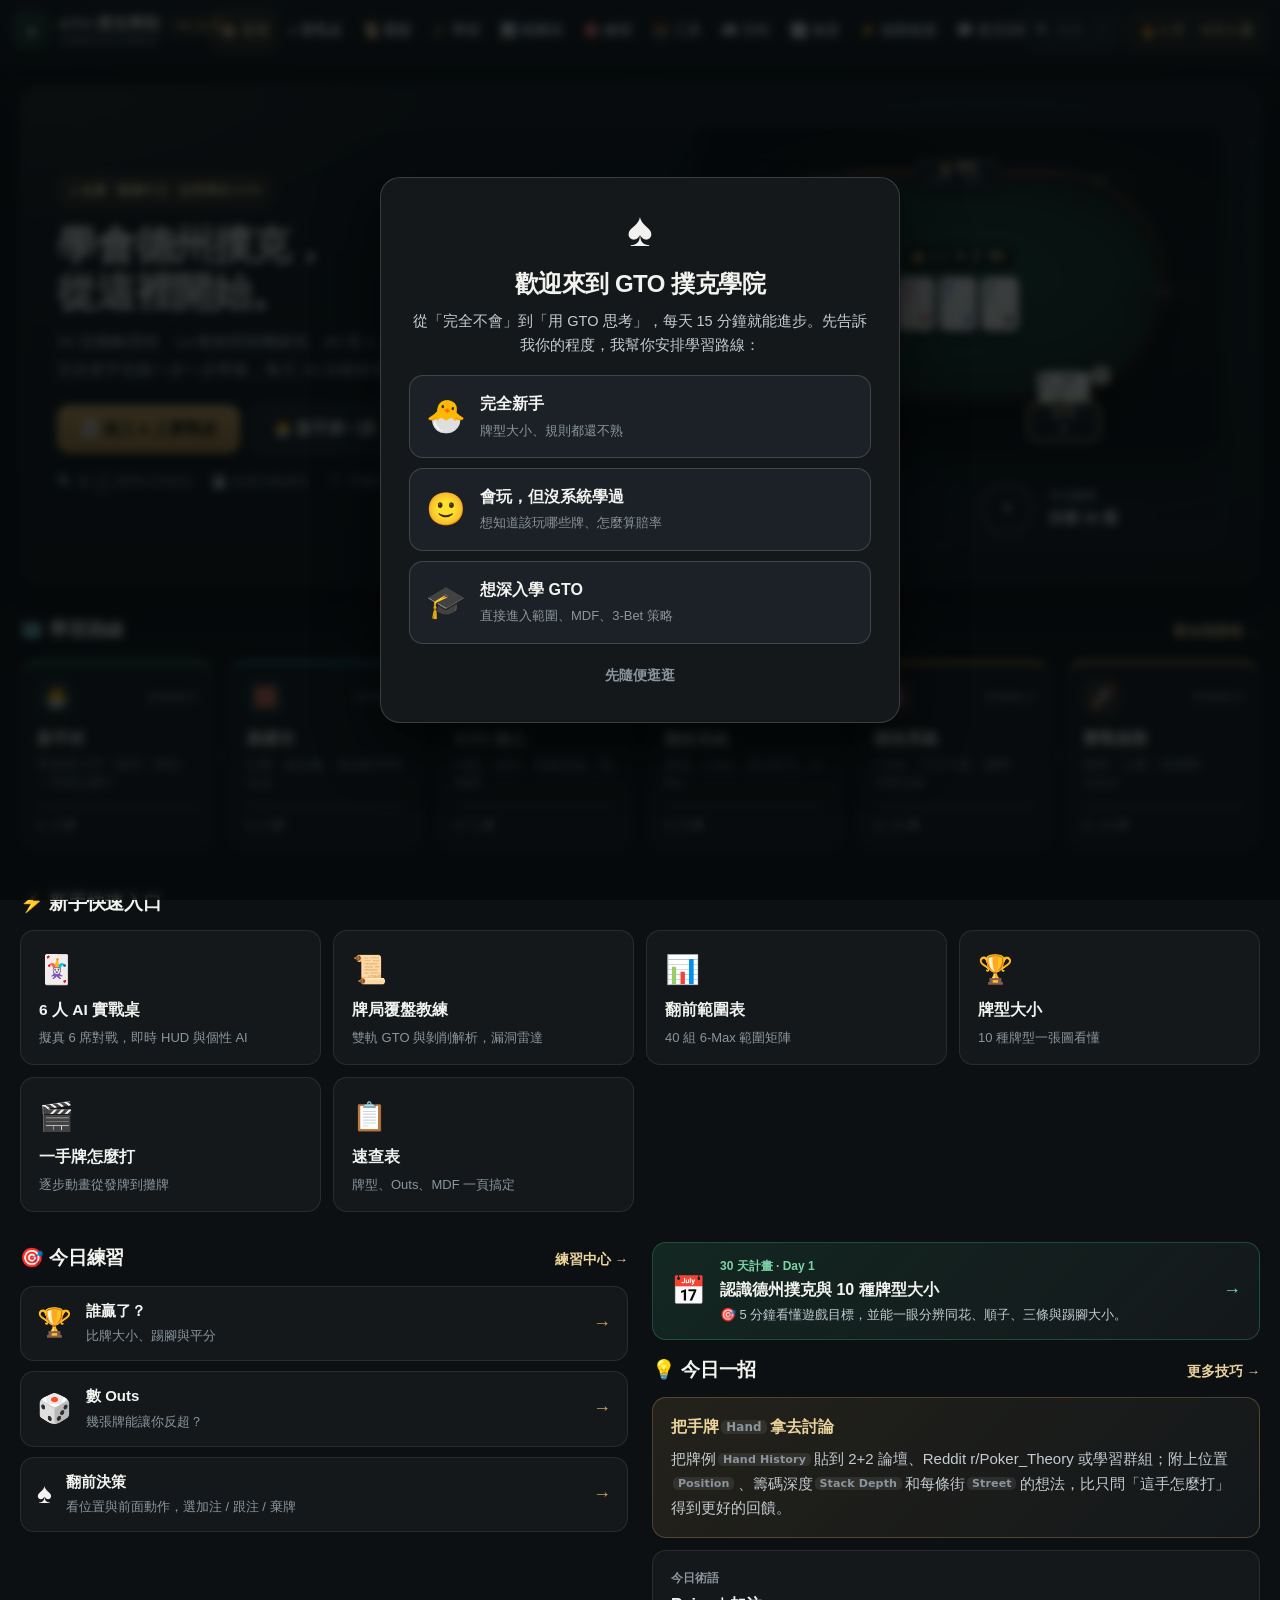
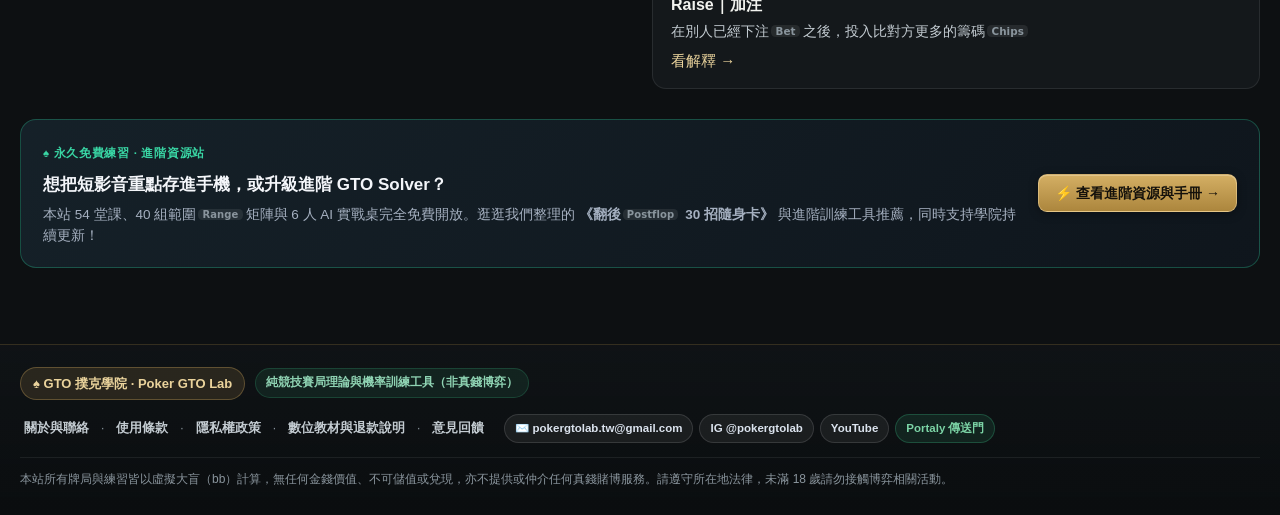
==== commit 8995f65a: "Add legal compliance pages and global footer" ====
--- a/docs/index.html
+++ b/docs/index.html
@@ -30,6 +30,7 @@
   </header>
 
   <main class="app-main" id="appMain"></main>
+  <footer class="site-footer" id="siteFooter" aria-label="頁尾資訊"></footer>
   <nav class="mobile-nav" id="mobileNav" aria-label="手機導覽"></nav>
 
   <!-- 基礎：常數、牌力評估、範圍資料 -->
@@ -71,6 +72,7 @@
   <!-- 獨立版導流追蹤（GA4/UTM）與 Portaly／進階工具資源頁 -->
   <script src="js/monetize_config.js?v=3.1.0"></script>
   <script src="js/monetize_ui.js?v=3.1.0"></script>
+  <script src="js/legal.js?v=3.1.0"></script>
   <script src="js/app.js?v=3.1.0"></script>
 </body>
 </html>
--- a/docs/styles.css
+++ b/docs/styles.css
@@ -2320,6 +2320,9 @@
   .mnav-link small { font-size: 10.5px; font-weight: 750; }
   .mnav-link.active { color: var(--brass-light); background: rgba(201, 162, 89, 0.14); }
   body { padding-bottom: 66px; }
+  .site-footer { padding: 20px 14px calc(74px + env(safe-area-inset-bottom)); }
+  .sf-top { flex-direction: column; align-items: flex-start; gap: 12px; }
+  .sf-links-row { justify-content: flex-start; }
   .home-hero, .home-two, .hub-top, .walk-grid, .pos-grid, .tiers-grid, .outs-live, .tools-mini { grid-template-columns: 1fr; }
   .home-hero { padding: 24px 20px; }
   .home-hero h1 { font-size: 31px; }
@@ -2358,7 +2361,7 @@
   .mt-badge { min-width: 48px; padding: 2px 6px; }
 }
 @media print {
-  .site-header, .mobile-nav, .cs-nav, .tabs, .page-head .ph-actions, .toolbar, .read-progress, .lesson-side, #toastBox { display: none !important; }
+  .site-header, .site-footer, .mobile-nav, .cs-nav, .tabs, .page-head .ph-actions, .toolbar, .read-progress, .lesson-side, #toastBox { display: none !important; }
   body { background: #fff; color: #000; padding: 0; }
   .app-main { padding: 0; max-width: none; }
   .w-card, .card, .lesson-article { box-shadow: none; break-inside: avoid; }
@@ -4341,4 +4344,356 @@
   line-height: 1.6;
   color: #8893a3;
 }
+.mon-prepurchase-note {
+  margin-top: 14px;
+  padding: 12px 16px;
+  border-radius: 12px;
+  background: rgba(52, 161, 115, 0.08);
+  border: 1px solid rgba(52, 161, 115, 0.25);
+  font-size: 12.5px;
+  line-height: 1.65;
+  color: #c4d5cd;
+}
+.mon-prepurchase-note a,
+.mon-legal-links a {
+  color: var(--brass-light);
+  text-decoration: underline;
+  text-underline-offset: 2px;
+}
+.mon-legal-links {
+  margin-top: 8px;
+  display: flex;
+  flex-wrap: wrap;
+  gap: 6px 10px;
+  align-items: center;
+}
 .mon-ga-hint { color: #d9a441; }
+
+/* ===========================================================================
+ * 全站水平深色頁尾 (.site-footer) & 法務合規中心 (#/legal)
+ * =========================================================================== */
+.site-footer {
+  margin-top: 32px;
+  padding: 22px 20px 26px;
+  background: linear-gradient(180deg, rgba(16, 20, 23, 0.72), #0a0d0f);
+  border-top: 1px solid rgba(201, 162, 89, 0.22);
+}
+.sf-inner {
+  max-width: 1240px;
+  margin: 0 auto;
+  display: flex;
+  flex-direction: column;
+  gap: 14px;
+}
+.sf-top {
+  display: flex;
+  align-items: center;
+  justify-content: space-between;
+  flex-wrap: wrap;
+  gap: 14px 20px;
+}
+.sf-brand-row {
+  display: flex;
+  align-items: center;
+  flex-wrap: wrap;
+  gap: 8px 10px;
+}
+.sf-brand {
+  display: inline-flex;
+  align-items: center;
+  gap: 6px;
+  padding: 5px 12px;
+  border-radius: 999px;
+  background: rgba(201, 162, 89, 0.14);
+  border: 1px solid rgba(201, 162, 89, 0.35);
+  color: var(--brass-light);
+  font-size: 13px;
+  font-weight: 800;
+  text-decoration: none;
+}
+.sf-brand:hover { background: rgba(201, 162, 89, 0.22); }
+.sf-tag {
+  font-size: 12px;
+  font-weight: 600;
+  color: #8fd3b3;
+  background: rgba(52, 161, 115, 0.12);
+  border: 1px solid rgba(52, 161, 115, 0.26);
+  padding: 4px 10px;
+  border-radius: 999px;
+}
+.sf-links-row {
+  display: flex;
+  align-items: center;
+  flex-wrap: wrap;
+  gap: 10px 16px;
+  justify-content: flex-end;
+}
+.sf-nav {
+  display: flex;
+  align-items: center;
+  flex-wrap: wrap;
+  gap: 4px 8px;
+}
+.sf-link {
+  color: var(--text-2);
+  text-decoration: none;
+  font-size: 12.5px;
+  font-weight: 600;
+  padding: 3px 4px;
+  border-radius: 6px;
+  transition: color 0.14s ease, background 0.14s ease;
+}
+.sf-link:hover,
+.sf-link.active {
+  color: var(--brass-light);
+  background: rgba(201, 162, 89, 0.12);
+}
+.sf-sep {
+  color: var(--muted);
+  font-size: 12px;
+  user-select: none;
+}
+.sf-social {
+  display: flex;
+  align-items: center;
+  flex-wrap: wrap;
+  gap: 6px;
+}
+.sf-pill {
+  display: inline-flex;
+  align-items: center;
+  padding: 4px 10px;
+  border-radius: 999px;
+  font-size: 11.5px;
+  font-weight: 700;
+  text-decoration: none;
+  color: #dbe3ee;
+  background: rgba(255, 255, 255, 0.06);
+  border: 1px solid rgba(255, 255, 255, 0.12);
+  transition: border-color 0.14s ease, background 0.14s ease;
+}
+.sf-pill:hover {
+  border-color: rgba(201, 162, 89, 0.45);
+  background: rgba(255, 255, 255, 0.1);
+}
+.sf-pill.accent {
+  color: #7cd4a6;
+  background: rgba(52, 161, 115, 0.14);
+  border-color: rgba(52, 161, 115, 0.34);
+}
+.sf-bottom {
+  padding-top: 12px;
+  border-top: 1px solid rgba(255, 255, 255, 0.07);
+  display: flex;
+  flex-wrap: wrap;
+  align-items: center;
+  justify-content: space-between;
+  gap: 8px 16px;
+}
+.sf-compliance {
+  margin: 0;
+  font-size: 12px;
+  line-height: 1.6;
+  color: var(--muted);
+}
+.sf-tax {
+  font-size: 12px;
+  font-weight: 700;
+  color: var(--brass-light);
+}
+
+.legal-page {
+  max-width: 1020px;
+  margin: 0 auto;
+  padding: 12px 4px 36px;
+  display: flex;
+  flex-direction: column;
+  gap: 18px;
+}
+.legal-hero {
+  background: radial-gradient(circle at top right, rgba(201, 162, 89, 0.14), transparent 55%),
+              linear-gradient(145deg, #14181b, #101614);
+  border: 1px solid rgba(201, 162, 89, 0.28);
+  border-radius: 18px;
+  padding: 22px 24px;
+}
+.legal-hero-top {
+  display: flex;
+  align-items: center;
+  justify-content: space-between;
+  flex-wrap: wrap;
+  gap: 8px;
+  margin-bottom: 10px;
+}
+.legal-updated {
+  font-size: 12px;
+  font-weight: 700;
+  color: var(--text-2);
+  background: rgba(255, 255, 255, 0.06);
+  border: 1px solid var(--border-strong);
+  padding: 4px 10px;
+  border-radius: 999px;
+}
+.legal-hero h1 {
+  margin: 0 0 8px;
+  font-size: 24px;
+  font-weight: 800;
+  color: var(--text);
+}
+.legal-lead {
+  margin: 0;
+  font-size: 14px;
+  line-height: 1.65;
+  color: var(--text-2);
+}
+.legal-tabs {
+  display: flex;
+  flex-wrap: wrap;
+  gap: 8px;
+}
+.legal-tab {
+  display: inline-flex;
+  align-items: center;
+  gap: 7px;
+  padding: 9px 15px;
+  border-radius: 999px;
+  text-decoration: none;
+  font-size: 13.5px;
+  color: var(--text-2);
+  background: var(--surface);
+  border: 1px solid var(--border-strong);
+  transition: all 0.14s ease;
+}
+.legal-tab:hover {
+  border-color: rgba(201, 162, 89, 0.5);
+  color: var(--text);
+}
+.legal-tab.on {
+  background: rgba(201, 162, 89, 0.16);
+  border-color: rgba(201, 162, 89, 0.65);
+  color: var(--brass-light);
+}
+.legal-grid {
+  display: flex;
+  flex-direction: column;
+  gap: 14px;
+}
+.legal-card {
+  background: var(--surface);
+  border: 1px solid var(--border);
+  border-left: 3px solid rgba(201, 162, 89, 0.55);
+  border-radius: 14px;
+  padding: 18px 20px;
+}
+.legal-kicker {
+  display: inline-block;
+  font-size: 11.5px;
+  font-weight: 800;
+  letter-spacing: 0.04em;
+  color: #7cd4a6;
+  margin-bottom: 4px;
+}
+.legal-card h2 {
+  margin: 0 0 10px;
+  font-size: 17px;
+  font-weight: 800;
+  color: var(--text);
+}
+.legal-card p,
+.legal-card li {
+  font-size: 13.8px;
+  line-height: 1.72;
+  color: var(--text-2);
+}
+.legal-card p { margin: 0 0 10px; }
+.legal-card p:last-child { margin-bottom: 0; }
+.legal-card ul {
+  margin: 6px 0 0;
+  padding-left: 20px;
+  display: flex;
+  flex-direction: column;
+  gap: 6px;
+}
+.legal-card a {
+  color: var(--brass-light);
+  text-decoration: underline;
+  text-underline-offset: 2px;
+}
+.legal-quote {
+  margin: 10px 0 12px;
+  padding: 10px 14px;
+  border-radius: 10px;
+  background: rgba(52, 161, 115, 0.09);
+  border: 1px solid rgba(52, 161, 115, 0.28);
+  color: #d7efe2;
+  font-size: 13.5px;
+  font-weight: 600;
+  line-height: 1.65;
+}
+.legal-meta-list {
+  display: grid;
+  grid-template-columns: repeat(auto-fit, minmax(220px, 1fr));
+  gap: 10px;
+  margin-top: 8px;
+}
+.legal-meta-list > div {
+  background: var(--surface-sub);
+  border: 1px solid var(--border);
+  border-radius: 10px;
+  padding: 10px 13px;
+  display: flex;
+  flex-direction: column;
+  gap: 3px;
+}
+.legal-meta-list span {
+  font-size: 11.5px;
+  color: var(--muted);
+}
+.legal-meta-list strong {
+  font-size: 13.5px;
+  color: var(--text);
+}
+.legal-contact-grid {
+  margin-top: 12px;
+  display: grid;
+  grid-template-columns: repeat(auto-fit, minmax(230px, 1fr));
+  gap: 10px;
+}
+.legal-contact-item {
+  display: flex;
+  align-items: center;
+  gap: 12px;
+  padding: 12px 14px;
+  border-radius: 12px;
+  background: var(--surface-elev);
+  border: 1px solid var(--border-strong);
+  text-decoration: none !important;
+  transition: border-color 0.14s ease, transform 0.14s ease;
+}
+.legal-contact-item:hover {
+  border-color: rgba(201, 162, 89, 0.6);
+  transform: translateY(-1px);
+}
+.lci-ic { font-size: 20px; flex: 0 0 auto; }
+.legal-contact-item > div {
+  flex: 1 1 auto;
+  min-width: 0;
+  display: flex;
+  flex-direction: column;
+  gap: 2px;
+}
+.legal-contact-item b {
+  font-size: 13.5px;
+  color: var(--text);
+}
+.legal-contact-item small {
+  font-size: 12px;
+  color: var(--muted);
+  word-break: break-all;
+}
+.lci-go {
+  font-size: 12px;
+  font-weight: 700;
+  color: var(--brass-light);
+  white-space: nowrap;
+}
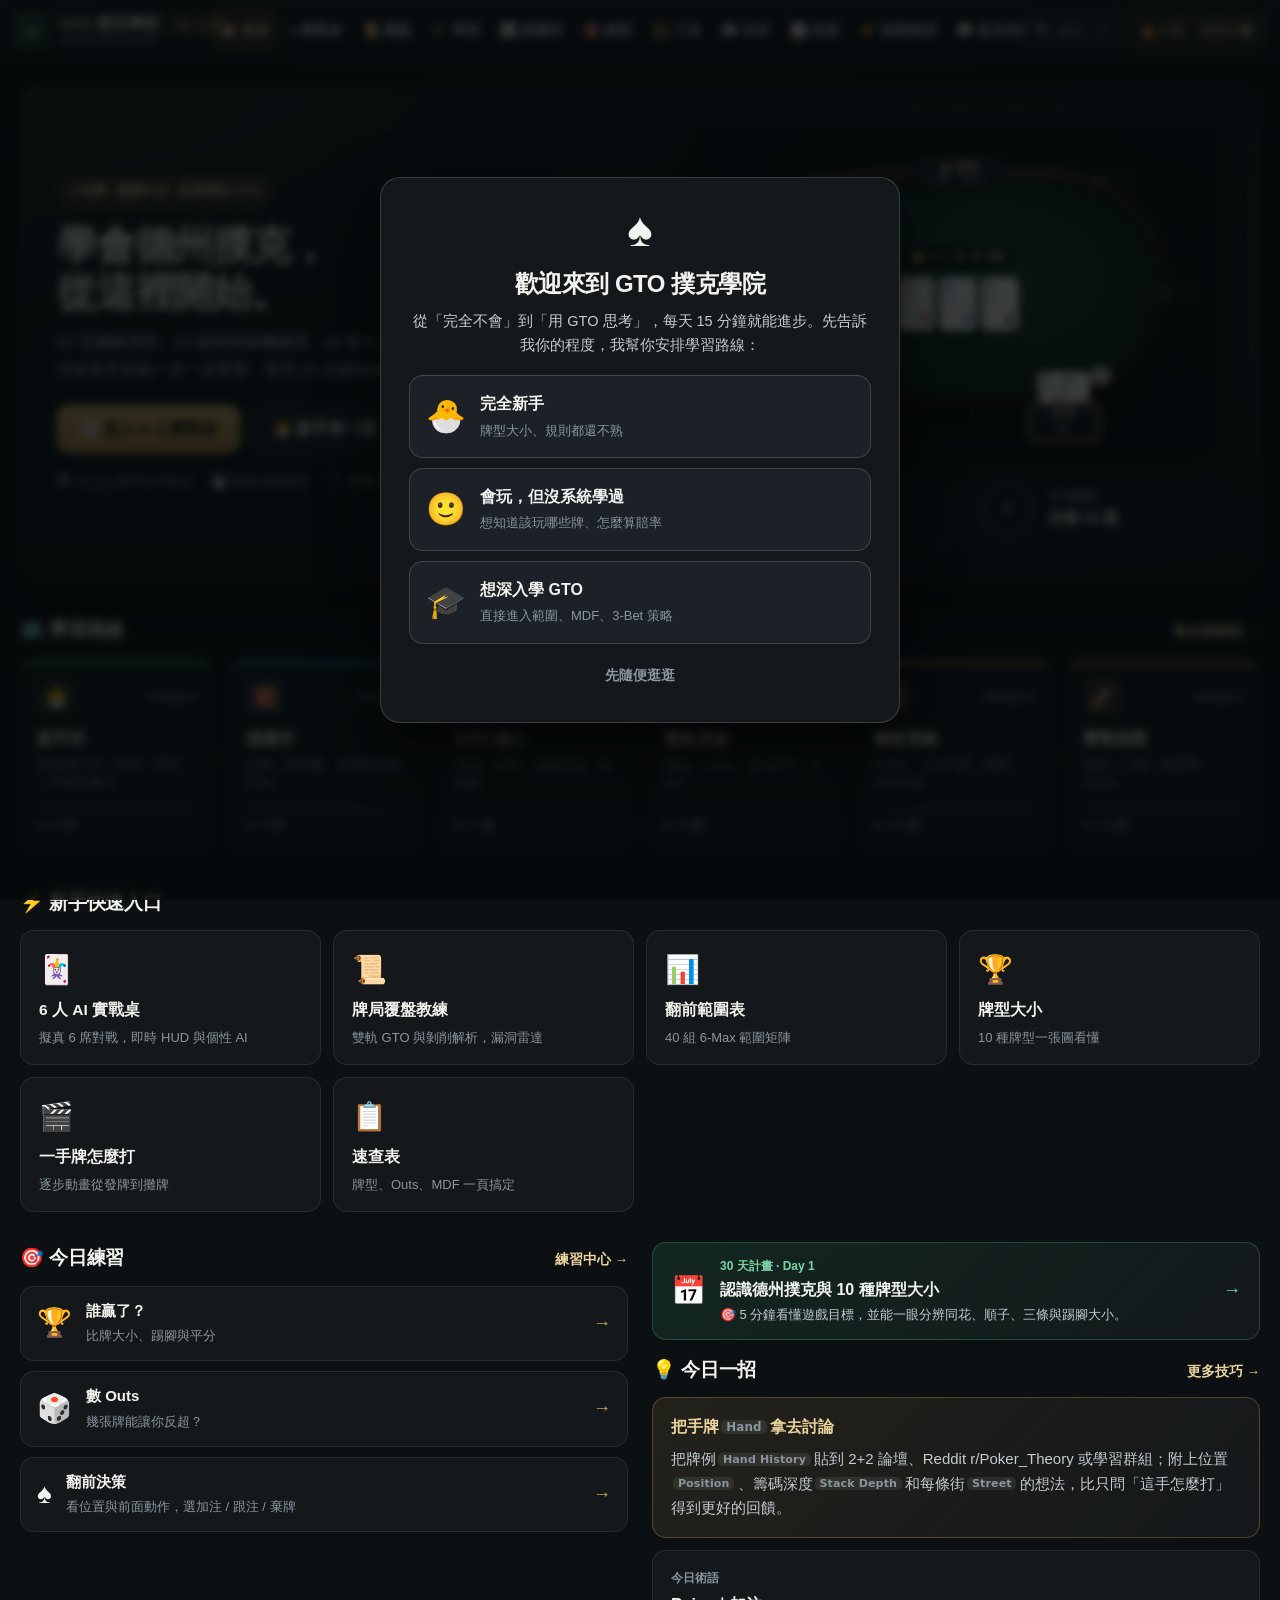
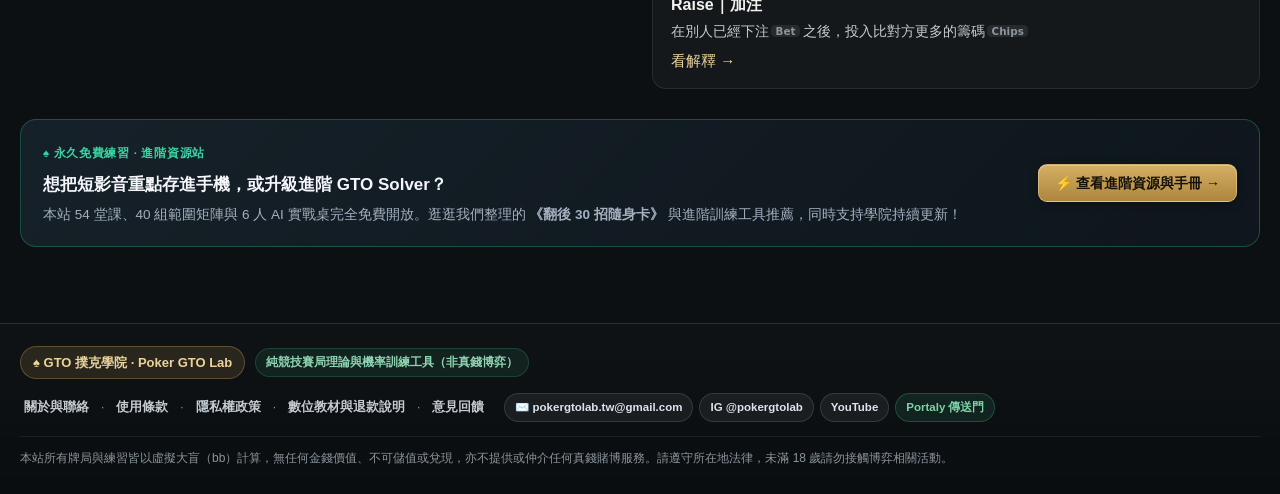
==== commit 2a255022: "Optimize performance, 6-max arena UX, page transitions, and mobile layout (v1.1.0)" ====
--- a/docs/index.html
+++ b/docs/index.html
@@ -8,11 +8,11 @@
   <link rel="icon" type="image/png" sizes="64x64" href="[data-uri]">
   <link rel="icon" type="image/svg+xml" href="data:image/svg+xml,%3Csvg xmlns='http://www.w3.org/2000/svg' viewBox='0 0 64 64'%3E%3Cdefs%3E%3ClinearGradient id='g' x1='0' y1='0' x2='1' y2='1'%3E%3Cstop offset='0%25' stop-color='%23065f46'/%3E%3Cstop offset='100%25' stop-color='%230f172a'/%3E%3C/linearGradient%3E%3C/defs%3E%3Crect width='64' height='64' rx='15' fill='url(%23g)'/%3E%3Ccircle cx='32' cy='32' r='23' fill='none' stroke='%23fbbf24' stroke-width='3' stroke-dasharray='6 4'/%3E%3Cpath d='M32 13 C23 24 16 29 16 36.5 C16 42 20.5 45.5 25.5 45.5 C28.5 45.5 30.5 44 32 42 C33.5 44 35.5 45.5 38.5 45.5 C43.5 45.5 48 42 48 36.5 C48 29 41 24 32 13 Z' fill='%23ffffff'/%3E%3Cpath d='M30 41 L26 51 H38 L34 41 Z' fill='%23ffffff'/%3E%3C/svg%3E">
   <link rel="apple-touch-icon" sizes="64x64" href="[data-uri]">
-  <meta name="description" content="完全新手也能學會的德州撲克 GTO 免費互動學習工具：6 人 AI 實戰練習桌、雙軌教練覆盤室、54 堂圖解課程、40 組 6-Max 翻前範圍表與 11 種無限隨機練習。">
+  <meta name="description" content="完全新手也能學會的德州撲克 GTO 免費互動學習工具：6 人 AI 實戰練習桌、雙軌教練覆盤室、54 堂圖解課程、40 組 6-Max 翻前範圍表與 14 種無限隨機練習。">
   <meta property="og:type" content="website">
   <meta property="og:title" content="♠ GTO 撲克學院｜免費 6 人 AI 實戰練習桌・40 組範圍矩陣・54 堂圖解課">
-  <meta property="og:description" content="免下載、免註冊直接練：6 人擬真 AI 牌桌、雙軌 GTO 教練覆盤、40 組 6-Max 範圍表與 11 種無限隨機決策練習。">
-  <link rel="stylesheet" href="styles.css?v=3.1.0">
+  <meta property="og:description" content="免下載、免註冊直接練：6 人擬真 AI 牌桌、雙軌 GTO 教練覆盤、40 組 6-Max 範圍表與 14 種無限隨機決策練習。">
+  <link rel="stylesheet" href="styles.css?v=1.1.0">
 </head>
 <body>
   <header class="site-header">
@@ -22,7 +22,7 @@
           <span class="brand-logo">♠</span>
           <span class="brand-txt"><b>GTO 撲克學院</b><small>免費德州撲克實戰室</small></span>
         </a>
-        <button type="button" class="ver-badge" id="verBadgeBtn" title="查看版本更新紀錄">v3.1.0</button>
+        <button type="button" class="ver-badge" id="verBadgeBtn" title="查看版本更新紀錄">v1.1.0</button>
       </div>
       <nav class="main-nav" id="mainNav" aria-label="主要導覽"></nav>
       <div class="header-right" id="headerStats"></div>
@@ -34,45 +34,44 @@
   <nav class="mobile-nav" id="mobileNav" aria-label="手機導覽"></nav>
 
   <!-- 基礎：常數、牌力評估、範圍資料 -->
-  <script src="js/core.js?v=3.1.0"></script>
-  <script src="js/evaluator.js?v=3.0.0"></script>
-  <script src="js/ranges.js?v=3.0.0"></script>
+  <script src="js/core.js?v=1.1.0"></script>
+  <script src="js/evaluator.js?v=1.1.0"></script>
+  <script src="js/ranges.js?v=1.1.0"></script>
   <!-- 內容：課程、題庫、術語、知識庫 -->
-  <script src="js/theory_part1.js?v=3.0.0"></script>
-  <script src="js/theory_part2.js?v=3.0.0"></script>
-  <script src="js/glossary.js?v=3.0.0"></script>
-  <script src="js/questions.js?v=3.0.0"></script>
-  <script src="js/questions_extra.js?v=3.0.0"></script>
-  <script src="js/auto_questions.js?v=3.0.0"></script>
-  <script src="js/lessons_beginner.js?v=3.0.0"></script>
-  <script src="js/lessons_core_plus.js?v=3.0.0"></script>
-  <script src="js/lessons_postflop_plus.js?v=3.0.0"></script>
-  <script src="js/lessons_advanced_plus.js?v=3.0.0"></script>
-  <script src="js/glossary_extra.js?v=3.0.0"></script>
-  <script src="js/knowledge.js?v=3.0.0"></script>
-  <script src="js/lesson_meta.js?v=3.0.0"></script>
-  <script src="js/postflop_spots.js?v=3.0.0"></script>
-  <script src="js/faq.js?v=3.0.0"></script>
-  <script src="js/study_plan.js?v=3.0.0"></script>
-  <script src="js/en_terms.js?v=3.0.0"></script>
-  <script src="js/releases.js?v=3.0.0"></script>
+  <script src="js/theory_part1.js?v=1.1.0"></script>
+  <script src="js/theory_part2.js?v=1.1.0"></script>
+  <script src="js/glossary.js?v=1.1.0"></script>
+  <script src="js/questions.js?v=1.1.0"></script>
+  <script src="js/questions_extra.js?v=1.1.0"></script>
+  <script src="js/lessons_beginner.js?v=1.1.0"></script>
+  <script src="js/lessons_core_plus.js?v=1.1.0"></script>
+  <script src="js/lessons_postflop_plus.js?v=1.1.0"></script>
+  <script src="js/lessons_advanced_plus.js?v=1.1.0"></script>
+  <script src="js/glossary_extra.js?v=1.1.0"></script>
+  <script src="js/knowledge.js?v=1.1.0"></script>
+  <script src="js/lesson_meta.js?v=1.1.0"></script>
+  <script src="js/postflop_spots.js?v=1.1.0"></script>
+  <script src="js/faq.js?v=1.1.0"></script>
+  <script src="js/study_plan.js?v=1.1.0"></script>
+  <script src="js/en_terms.js?v=1.1.0"></script>
+  <script src="js/releases.js?v=1.1.0"></script>
   <!-- 介面：共用 UI、互動元件、練習、課程、百科、實戰桌、覆盤室、主程式 -->
-  <script src="js/ui.js?v=3.0.0"></script>
-  <script src="js/widgets.js?v=3.0.0"></script>
-  <script src="js/drills.js?v=3.0.0"></script>
-  <script src="js/quiz.js?v=3.0.0"></script>
-  <script src="js/learn.js?v=3.0.0"></script>
-  <script src="js/wiki.js?v=3.0.0"></script>
-  <script src="js/feedback.js?v=3.0.0"></script>
-  <script src="js/table_engine.js?v=3.0.0"></script>
-  <script src="js/ai_personas.js?v=3.0.0"></script>
-  <script src="js/coach_engine.js?v=3.0.0"></script>
-  <script src="js/arena_ui.js?v=3.0.0"></script>
-  <script src="js/replay_ui.js?v=3.0.0"></script>
+  <script src="js/ui.js?v=1.1.0"></script>
+  <script src="js/widgets.js?v=1.1.0"></script>
+  <script src="js/drills.js?v=1.1.0"></script>
+  <script src="js/quiz.js?v=1.1.0"></script>
+  <script src="js/learn.js?v=1.1.0"></script>
+  <script src="js/wiki.js?v=1.1.0"></script>
+  <script src="js/feedback.js?v=1.1.0"></script>
+  <script src="js/table_engine.js?v=1.1.0"></script>
+  <script src="js/ai_personas.js?v=1.1.0"></script>
+  <script src="js/coach_engine.js?v=1.1.0"></script>
+  <script src="js/arena_ui.js?v=1.1.0"></script>
+  <script src="js/replay_ui.js?v=1.1.0"></script>
   <!-- 獨立版導流追蹤（GA4/UTM）與 Portaly／進階工具資源頁 -->
-  <script src="js/monetize_config.js?v=3.1.0"></script>
-  <script src="js/monetize_ui.js?v=3.1.0"></script>
-  <script src="js/legal.js?v=3.1.0"></script>
-  <script src="js/app.js?v=3.1.0"></script>
+  <script src="js/monetize_config.js?v=1.1.0"></script>
+  <script src="js/monetize_ui.js?v=1.1.0"></script>
+  <script src="js/legal.js?v=1.1.0"></script>
+  <script src="js/app.js?v=1.1.0"></script>
 </body>
 </html>
--- a/docs/styles.css
+++ b/docs/styles.css
@@ -72,20 +72,37 @@
 }
 
 * { box-sizing: border-box; }
-html { scroll-behavior: smooth; }
+html { overflow-x: clip; }
 html.is-hidden *, html.is-hidden *::before, html.is-hidden *::after { animation-play-state: paused !important; }
 html, body {
   margin: 0;
   padding: 0;
-  background:
-    radial-gradient(ellipse 90% 42% at 50% 0%, rgba(22, 68, 53, 0.16) 0%, transparent 62%),
-    var(--bg);
-  background-attachment: fixed;
+  background-color: var(--bg);
   color: var(--text);
   font-family: var(--font-ui);
   font-size: 15px;
   line-height: 1.65;
   -webkit-font-smoothing: antialiased;
+  overflow-x: clip;
+  -webkit-tap-highlight-color: rgba(201, 162, 89, 0.16);
+}
+body {
+  background-image: radial-gradient(ellipse 90% 420px at 50% 0%, rgba(22, 68, 53, 0.18) 0%, transparent 68%);
+  background-repeat: no-repeat;
+}
+a, button, input, select, label, summary {
+  touch-action: manipulation;
+}
+.app-main {
+  transition: opacity 0.14s ease-out, transform 0.14s ease-out;
+}
+.app-main.page-enter {
+  opacity: 0.01;
+  transform: translateY(4px);
+}
+@media (prefers-reduced-motion: reduce) {
+  .app-main { transition: none; }
+  .app-main.page-enter { opacity: 1; transform: none; }
 }
 a { color: var(--brass-light); text-decoration: none; }
 a:hover { text-decoration: underline; color: #f6e6bc; }
@@ -1214,7 +1231,8 @@
 .skpi { display: flex; flex-direction: column; gap: 4px; }
 .skpi span { font-size: 12.5px; color: var(--muted); font-weight: 600; }
 .skpi strong { font-family: var(--font-mono); font-size: 24px; color: var(--brass-light); }
-.stats-grid { display: grid; grid-template-columns: 1.15fr 1fr; gap: 16px; align-items: start; }
+.stats-grid { display: grid; grid-template-columns: minmax(0, 1.15fr) minmax(0, 1fr); gap: 16px; align-items: start; }
+.stats-grid > *, .tools-grid > *, .range-layout > * { min-width: 0; }
 .rcell.hm-low  { background: rgba(201, 162, 89, 0.35); color: #f6e3b5; }
 .rcell.hm-mid  { background: rgba(212, 122, 48, 0.68); color: #fff; }
 .rcell.hm-high { background: #c94a3c; color: #fff; }
@@ -1427,9 +1445,9 @@
   position: absolute;
   inset: 0;
   border-radius: 999px;
-  opacity: 0.08;
+  opacity: 0.14;
   pointer-events: none;
-  background-image: url("data:image/svg+xml,%3Csvg viewBox='0 0 180 180' xmlns='http://www.w3.org/2000/svg'%3E%3Cfilter id='n'%3E%3CfeTurbulence type='fractalNoise' baseFrequency='0.85' numOctaves='2' stitchTiles='stitch'/%3E%3C/filter%3E%3Crect width='100%25' height='100%25' filter='url(%23n)'/%3E%3C/svg%3E");
+  background: radial-gradient(circle at 50% 35%, rgba(255, 255, 255, 0.12) 0%, transparent 65%);
 }
 .mt-felt .felt-inner-ring {
   position: absolute;
@@ -2294,13 +2312,14 @@
   .search-btn .sb-txt { display: none; }
 }
 @media (max-width: 1080px) {
-  .range-layout, .range-layout.cmp, .qstage-grid.preflop-stage, .paint-body, .tools-grid, .stats-grid { grid-template-columns: 1fr; }
+  .range-layout, .range-layout.cmp, .qstage-grid.preflop-stage, .paint-body, .tools-grid, .stats-grid { grid-template-columns: minmax(0, 1fr); }
   .lesson-layout { grid-template-columns: minmax(0, 1fr); }
   .lesson-side { display: none; }
   .stage-stepper { grid-template-columns: repeat(3, minmax(0, 1fr)); }
   .quick-grid { grid-template-columns: repeat(2, 1fr); }
 }
 @media (max-width: 900px) {
+  .site-header { backdrop-filter: none; background: rgba(16, 20, 23, 0.98); }
   .main-nav { display: none; }
   .header-inner { justify-content: space-between; }
   .mobile-nav {
@@ -2310,14 +2329,33 @@
     left: 0;
     right: 0;
     z-index: 100;
-    background: rgba(16, 20, 23, 0.97);
-    backdrop-filter: blur(10px);
+    background: rgba(16, 20, 23, 0.98);
     border-top: 1px solid var(--border);
-    padding: 4px 2px calc(4px + env(safe-area-inset-bottom));
+    padding: 4px 4px calc(4px + env(safe-area-inset-bottom));
     justify-content: space-around;
+    box-shadow: 0 -4px 18px rgba(0, 0, 0, 0.42);
   }
-  .mnav-link { flex: 1 1 0; min-width: 0; display: flex; flex-direction: column; align-items: center; gap: 0; padding: 4px 2px; border-radius: 10px; color: var(--muted); text-decoration: none !important; font-size: 17px; line-height: 1.2; white-space: nowrap; }
-  .mnav-link small { font-size: 10.5px; font-weight: 750; }
+  .mnav-link {
+    flex: 1 1 0;
+    min-width: 0;
+    display: flex;
+    flex-direction: column;
+    align-items: center;
+    justify-content: center;
+    gap: 1px;
+    padding: 5px 2px;
+    border-radius: 10px;
+    color: var(--muted);
+    text-decoration: none !important;
+    font-size: 17px;
+    line-height: 1.2;
+    white-space: nowrap;
+    background: transparent;
+    border: 0;
+    font-family: inherit;
+    cursor: pointer;
+  }
+  .mnav-link small { font-size: 11px; font-weight: 700; }
   .mnav-link.active { color: var(--brass-light); background: rgba(201, 162, 89, 0.14); }
   body { padding-bottom: 66px; }
   .site-footer { padding: 20px 14px calc(74px + env(safe-area-inset-bottom)); }
@@ -2357,9 +2395,85 @@
   .dr-board .pcard.lg, .dr-hand .pcard.lg { width: 44px; height: 62px; }
   .sp-row { grid-template-columns: 100px 1fr 54px; }
   .lk-rows > div { grid-template-columns: 1fr; gap: 2px; }
-  .mt-wrap { margin: 16px auto 24px; }
+  .mt-wrap { margin: 14px auto 22px; aspect-ratio: 16 / 11.4; }
+  .mt-seat.s0, .mt-seat.s1 { top: 82%; }
   .mt-badge { min-width: 48px; padding: 2px 6px; }
 }
+/* 手機「更多」底部導覽抽屜 */
+.mnav-drawer {
+  position: fixed;
+  inset: 0;
+  z-index: 950;
+  background: rgba(4, 7, 9, 0.68);
+  opacity: 0;
+  pointer-events: none;
+  transition: opacity 0.16s ease-out;
+  display: flex;
+  align-items: flex-end;
+}
+.mnav-drawer.open {
+  opacity: 1;
+  pointer-events: auto;
+}
+.mnav-drawer-sheet {
+  width: 100%;
+  max-height: 78vh;
+  overflow-y: auto;
+  -webkit-overflow-scrolling: touch;
+  background: #14191d;
+  border-top: 1px solid rgba(201, 162, 89, 0.35);
+  border-radius: 18px 18px 0 0;
+  padding: 14px 14px calc(22px + env(safe-area-inset-bottom));
+  box-shadow: 0 -14px 40px rgba(0, 0, 0, 0.65);
+  transform: translateY(100%);
+  transition: transform 0.2s cubic-bezier(0.22, 1, 0.36, 1);
+}
+.mnav-drawer.open .mnav-drawer-sheet {
+  transform: translateY(0);
+}
+.mnav-drawer-head {
+  display: flex;
+  align-items: center;
+  justify-content: space-between;
+  margin-bottom: 12px;
+  padding: 0 4px;
+}
+.mnav-drawer-head b { font-size: 15.5px; color: var(--brass-light); }
+.mnav-drawer-close {
+  width: 34px;
+  height: 34px;
+  border-radius: 99px;
+  border: 1px solid var(--border-strong);
+  background: var(--surface-elev);
+  color: var(--text);
+  font-size: 15px;
+  cursor: pointer;
+}
+.mnav-drawer-grid {
+  display: grid;
+  grid-template-columns: repeat(2, minmax(0, 1fr));
+  gap: 8px;
+}
+.mnav-drawer-item {
+  display: flex;
+  align-items: center;
+  gap: 10px;
+  padding: 11px 12px;
+  border-radius: 12px;
+  background: var(--surface-elev);
+  border: 1px solid var(--border);
+  text-decoration: none !important;
+  color: var(--text);
+  min-width: 0;
+}
+.mnav-drawer-item.active {
+  border-color: rgba(201, 162, 89, 0.55);
+  background: rgba(201, 162, 89, 0.14);
+}
+.mdi-ic { font-size: 20px; flex-shrink: 0; }
+.mdi-txt { display: flex; flex-direction: column; min-width: 0; gap: 1px; }
+.mdi-txt b { font-size: 13.5px; color: var(--text); line-height: 1.25; }
+.mdi-txt small { font-size: 11px; color: var(--muted); line-height: 1.3; overflow: hidden; text-overflow: ellipsis; white-space: nowrap; }
 @media print {
   .site-header, .site-footer, .mobile-nav, .cs-nav, .tabs, .page-head .ph-actions, .toolbar, .read-progress, .lesson-side, #toastBox { display: none !important; }
   body { background: #fff; color: #000; padding: 0; }
@@ -2783,16 +2897,50 @@
 .arena-topbar,
 .arena-top-bar {
   display: flex;
-  flex-wrap: wrap;
-  align-items: center;
-  justify-content: space-between;
-  gap: 10px 14px;
-  padding: 11px 16px;
+  flex-direction: column;
+  gap: 8px;
+  padding: 10px 14px;
   background: linear-gradient(180deg, #171c20 0%, #13171a 100%);
   border: 1px solid var(--border);
   border-radius: 14px;
   box-shadow: var(--shadow);
 }
+.at-main-row {
+  display: flex;
+  flex-wrap: wrap;
+  align-items: center;
+  justify-content: space-between;
+  gap: 8px 12px;
+}
+.at-mob-preset {
+  display: none;
+  font-size: 11.5px;
+  font-weight: 700;
+  color: var(--muted);
+  white-space: nowrap;
+  overflow: hidden;
+  text-overflow: ellipsis;
+  max-width: 110px;
+}
+.at-settings-toggle {
+  display: none;
+}
+.at-settings-toggle.active {
+  background: rgba(201, 162, 89, 0.18);
+  border-color: rgba(201, 162, 89, 0.5);
+  color: var(--brass-light);
+}
+.at-settings-panel {
+  display: flex;
+  flex-wrap: wrap;
+  align-items: center;
+  justify-content: space-between;
+  gap: 8px 12px;
+  padding-top: 8px;
+  border-top: 1px solid rgba(255, 255, 255, 0.06);
+}
+.at-btn-short { display: none; }
+.at-btn-lbl { display: inline; }
 .at-brand {
   font-size: 14.5px;
   font-weight: 800;
@@ -2804,7 +2952,7 @@
   display: flex;
   flex-wrap: wrap;
   align-items: center;
-  gap: 8px 10px;
+  gap: 6px 8px;
 }
 .at-lbl {
   display: inline-flex;
@@ -2929,14 +3077,14 @@
   justify-content: center;
   overflow: hidden;
 }
-/* 羊毛綠絨細膩顆粒質感 */
+/* 羊毛綠絨輕量光影質感（零 SVG 濾鏡重繪） */
 .arena-felt::before {
   content: "";
   position: absolute;
   inset: 0;
-  opacity: 0.085;
+  opacity: 0.14;
   pointer-events: none;
-  background-image: url("data:image/svg+xml,%3Csvg viewBox='0 0 180 180' xmlns='http://www.w3.org/2000/svg'%3E%3Cfilter id='n'%3E%3CfeTurbulence type='fractalNoise' baseFrequency='0.85' numOctaves='2' stitchTiles='stitch'/%3E%3C/filter%3E%3Crect width='100%25' height='100%25' filter='url(%23n)'/%3E%3C/svg%3E");
+  background: radial-gradient(circle at 50% 35%, rgba(255, 255, 255, 0.13) 0%, transparent 64%);
 }
 .felt-inner-ring {
   position: absolute;
@@ -3094,11 +3242,21 @@
   box-shadow:
     0 10px 24px rgba(0, 0, 0, 0.6),
     0 0 0 2px rgba(201, 162, 89, 0.45);
-  animation: pulseBrass 1.8s ease-in-out infinite;
-}
-@keyframes pulseBrass {
-  0%, 100% { box-shadow: 0 10px 24px rgba(0, 0, 0, 0.6), 0 0 0 2px rgba(201, 162, 89, 0.38); }
-  50% { box-shadow: 0 10px 26px rgba(0, 0, 0, 0.65), 0 0 0 3px rgba(201, 162, 89, 0.68), 0 0 18px rgba(201, 162, 89, 0.26); }
+}
+.arena-seat.is-active .arena-seat-badge::after,
+.arena-seat.active-turn .arena-seat-badge::after {
+  content: "";
+  position: absolute;
+  inset: -3px;
+  border-radius: 12px;
+  border: 2px solid rgba(234, 211, 156, 0.72);
+  pointer-events: none;
+  will-change: opacity;
+  animation: pulseBrassRing 1.6s ease-in-out infinite;
+}
+@keyframes pulseBrassRing {
+  0%, 100% { opacity: 0.25; }
+  50% { opacity: 0.92; }
 }
 .arena-seat.is-folded,
 .arena-seat.folded {
@@ -3307,9 +3465,10 @@
 }
 .aab-slider {
   flex: 1;
-  height: 6px;
+  height: 28px;
   accent-color: var(--brass);
   cursor: pointer;
+  touch-action: pan-x;
 }
 .aab-input-wrap {
   display: flex;
@@ -4064,7 +4223,28 @@
   line-height: 1;
 }
 
-/* --- 9-6 響應式微調（900px, 680px, 480px, 390px） --- */
+/* 自訂 5 位 AI 座位彈窗 */
+.custom-seat-modal { max-width: 520px; width: 100%; }
+.csm-body { max-height: 60vh; overflow-y: auto; -webkit-overflow-scrolling: touch; }
+.csm-row {
+  display: flex;
+  flex-wrap: wrap;
+  align-items: center;
+  justify-content: space-between;
+  gap: 8px;
+  padding: 9px 0;
+  border-bottom: 1px solid var(--border);
+}
+.csm-row:last-child { border-bottom: 0; }
+.csm-seat-lbl { font-size: 13px; color: var(--text); min-width: 110px; }
+.csm-controls { display: flex; align-items: center; gap: 8px; flex: 1 1 220px; justify-content: flex-end; }
+.csm-persona { font-size: 12.5px; flex: 1 1 130px; min-width: 0; }
+.csm-stack-lbl { display: inline-flex; align-items: center; gap: 4px; font-size: 12px; color: var(--muted); flex-shrink: 0; }
+.csm-stack { width: 66px; text-align: right; font-family: var(--font-mono); }
+
+.board-slot { display: inline-flex; align-items: center; justify-content: center; flex-shrink: 0; }
+
+/* --- 9-6 響應式微調（980px, 680px, 480px, 400px） --- */
 @media (max-width: 980px) {
   .replay-layout { grid-template-columns: 1fr; }
   .replay-sidebar { max-height: 280px; }
@@ -4072,27 +4252,103 @@
 }
 
 @media (max-width: 680px) {
-  .arena-table-container { padding: 66px 14px 74px; overflow: hidden; }
-  .arena-table { height: 370px; }
-  .arena-rail { padding: 10px; }
-  .felt-inner-ring { inset: 9px; }
-  .seat-1, .seat-2 { left: 16%; }
-  .seat-4, .seat-5 { left: 84%; }
-  .seat-1, .seat-5 { top: 76%; }
-  .seat-2, .seat-4 { top: 24%; }
-  .arena-seat-badge { min-width: 92px; padding: 5px 7px; }
+  .arena-wrap { gap: 8px; padding-bottom: 14px; }
+  /* 手機版頂部控制列收合成單排，第一屏直接看全桌＋下注按鈕 */
+  .arena-topbar,
+  .arena-top-bar { padding: 7px 10px; gap: 0; }
+  .at-main-row { flex-wrap: nowrap; gap: 6px; }
+  .at-brand { font-size: 13px; }
+  .at-mob-preset { display: none; }
+  .at-settings-toggle { display: inline-flex; }
+  .at-btn-lbl { display: none; }
+  .at-btn-short { display: inline; }
+  .at-right { flex-wrap: nowrap; gap: 4px; }
+  .at-right .btn-xs { padding: 4px 7px; font-size: 11.5px; white-space: nowrap; }
+  .at-settings-panel { display: none; margin-top: 8px; }
+  .arena-topbar.settings-open .at-settings-panel { display: flex; }
+  .at-left { width: 100%; }
+  .at-left select.sm-inp { flex: 1 1 46%; min-width: 0; font-size: 12px; }
+  .at-toggles { width: 100%; gap: 6px; }
+  .at-chk { font-size: 11.5px; padding: 4px 7px; }
+
+  .arena-table-container,
+  .arena-table-container.replay-table-stage { padding: 66px 10px 64px; overflow: hidden; border-radius: 16px; }
+  .arena-table,
+  .arena-table.replay-mini-table { height: 350px; }
+  .arena-rail { padding: 9px; }
+  .felt-inner-ring { inset: 8px; }
+  .seat-0 { left: 50%; top: 101%; }
+  .seat-3 { left: 50%; top: 1%; }
+  .seat-1, .seat-2 { left: 15%; }
+  .seat-4, .seat-5 { left: 85%; }
+  .seat-1, .seat-5 { top: 82%; }
+  .seat-2, .seat-4 { top: 18%; }
+  .arena-seat-badge,
+  .replay-mini-table .arena-seat-badge { min-width: 86px; padding: 4px 7px; }
   .arena-seat.is-hero .arena-seat-badge,
-  .arena-seat.hero-seat .arena-seat-badge { min-width: 108px; }
-  .asb-name { max-width: 56px; font-size: 11px; }
-  .asb-stack { font-size: 11.5px; }
-  .arena-seat-cards { margin-bottom: -11px; }
-  .arena-seat-cards .pcard.hole { width: 32px; height: 44px; padding: 2px 3px; }
-  .arena-seat-cards .pcard.hole .pc-r { font-size: 11.5px; }
-  .arena-seat-cards .pcard.hole .pc-s { font-size: 8px; }
-  .arena-seat-cards .pcard.hole .pc-pip { font-size: 13px; }
-  .board-slot-empty, .arena-board .pcard.md { width: 36px; height: 50px; }
-  .seat-1 .arena-bet-chip, .seat-2 .arena-bet-chip { left: calc(100% + 4px); top: 76%; }
-  .seat-4 .arena-bet-chip, .seat-5 .arena-bet-chip { right: calc(100% + 4px); top: 76%; }
+  .arena-seat.hero-seat .arena-seat-badge,
+  .replay-mini-table .arena-seat.is-hero .arena-seat-badge { min-width: 102px; }
+  .asb-name { max-width: 52px; font-size: 11px; }
+  .asb-stack { font-size: 11px; }
+  .asb-persona-badge { font-size: 9px; gap: 2px; }
+  .replay-mini-table .asb-persona-badge .apb-name { display: none; }
+  .arena-seat-cards { margin-bottom: -10px; }
+  .arena-seat-cards .pcard.hole { width: 30px; height: 42px; padding: 2px 3px; }
+  .arena-seat-cards .pcard.hole .pc-r { font-size: 11px; }
+  .arena-seat-cards .pcard.hole .pc-s { font-size: 7.5px; }
+  .arena-seat-cards .pcard.hole .pc-pip { font-size: 12px; }
+  .board-slot-empty,
+  .arena-board .pcard.md,
+  .replay-mini-table .board-slot-empty,
+  .replay-mini-table .arena-board .pcard.md { width: 32px; height: 44px; padding: 2px 3px; border-radius: 5px; }
+  .arena-board .pcard.md .pc-r,
+  .replay-mini-table .arena-board .pcard.md .pc-r { font-size: 11.5px; }
+  .arena-board .pcard.md .pc-s,
+  .replay-mini-table .arena-board .pcard.md .pc-s { font-size: 8px; }
+  .arena-board .pcard.md .pc-pip,
+  .replay-mini-table .arena-board .pcard.md .pc-pip { font-size: 13px; }
+  .replay-mini-table .arena-center { transform: translateY(0); gap: 5px; }
+  .arena-hud-pill { font-size: 8.5px; gap: 3px; padding: 1px 5px; }
+  .arena-hud-pill .hud-3b { display: none; }
+  .arena-action-bubble { font-size: 9px; padding: 1.5px 6px; max-width: 112px; overflow: hidden; text-overflow: ellipsis; }
+  .arena-action-bubble .tell { display: none; }
+  .arena-bet-chip { font-size: 9.5px; padding: 1.5px 6px; gap: 3px; }
+  .arena-bet-chip::before { width: 6px; height: 6px; }
+  .seat-0 .arena-bet-chip,
+  .replay-mini-table .seat-0 .arena-bet-chip { bottom: calc(100% + 4px); left: 50%; top: auto; right: auto; transform: translateX(-50%); }
+  .seat-3 .arena-bet-chip { top: calc(100% + 3px); bottom: auto; left: 50%; right: auto; transform: translateX(-50%); }
+  .seat-1 .arena-bet-chip { left: 50%; right: auto; top: auto; bottom: calc(100% + 4px); transform: translateX(-50%); }
+  .seat-5 .arena-bet-chip { left: 50%; right: auto; top: auto; bottom: calc(100% + 4px); transform: translateX(-50%); }
+  .seat-2 .arena-bet-chip { left: 50%; right: auto; top: calc(100% + 3px); bottom: auto; transform: translateX(-50%); }
+  .seat-4 .arena-bet-chip { left: 50%; right: auto; top: calc(100% + 3px); bottom: auto; transform: translateX(-50%); }
+  .arena-dealer-btn { width: 18px; height: 18px; font-size: 9.5px; }
+  .seat-0 .arena-dealer-btn { top: 4px; right: -20px; left: auto; bottom: auto; }
+  .seat-1 .arena-dealer-btn { top: -8px; right: -6px; left: auto; bottom: auto; }
+  .seat-2 .arena-dealer-btn { bottom: -6px; right: -6px; left: auto; top: auto; }
+  .seat-3 .arena-dealer-btn { top: 4px; right: -20px; left: auto; bottom: auto; }
+  .seat-4 .arena-dealer-btn { bottom: -6px; left: -6px; right: auto; top: auto; }
+  .seat-5 .arena-dealer-btn { top: -8px; left: -6px; right: auto; bottom: auto; }
+
+  /* 手機操作列更緊湊順手，快捷尺度單排橫滑 */
+  .arena-action-bar { padding: 10px 10px; border-radius: 14px; }
+  .aab-controls { gap: 8px; }
+  .aab-quick-sizes {
+    flex-wrap: nowrap;
+    overflow-x: auto;
+    -webkit-overflow-scrolling: touch;
+    overscroll-behavior-x: contain;
+    justify-content: flex-start;
+    scrollbar-width: none;
+    padding-bottom: 2px;
+  }
+  .aab-quick-sizes::-webkit-scrollbar { display: none; }
+  .aab-quick-sizes button { flex-shrink: 0; white-space: nowrap; padding: 5px 9px; font-size: 11.5px; }
+  .aab-slider-row { gap: 8px; }
+  .aab-inp { width: 64px; font-size: 13px; padding: 4px 6px; }
+  .aab-buttons { gap: 7px; }
+  .aab-btn { flex: 1 1 44%; max-width: none; min-height: 42px; padding: 7px 10px; font-size: 13.5px; }
+  .aab-wait { padding: 10px; font-size: 13px; }
+  .aab-result-text { font-size: 13.5px; line-height: 1.5; }
   .dd-dual-track, .ah-body { grid-template-columns: 1fr; }
 }
 
@@ -4106,50 +4362,49 @@
     box-sizing: border-box !important;
     padding: 14px 12px !important;
   }
-  .arena-table-container { padding: 68px 10px 72px; }
-  .arena-table { height: 340px; }
-  .arena-center { gap: 5px; transform: translateY(-4px); }
+  .arena-table-container,
+  .arena-table-container.replay-table-stage { padding: 64px 8px 60px; }
+  .arena-table,
+  .arena-table.replay-mini-table { height: 336px; }
+  .rgrid { gap: 1.5px; padding: 2px; }
+  .rcell { font-size: 9.5px; border-radius: 3px; }
+  .arena-center { gap: 4px; transform: translateY(0); }
   .arena-pot { padding: 3px 9px; gap: 4px; }
   .pot-lbl { font-size: 9px; }
   .pot-val { font-size: 11.5px; }
-  .arena-street-lbl { font-size: 9px; }
-  .arena-board { gap: 3px; min-height: 46px; }
-  .board-slot-empty, .arena-board .pcard.md { width: 30px; height: 42px; padding: 2px 3px; border-radius: 5px; }
-  .arena-board .pcard.md .pc-r { font-size: 11px; }
-  .arena-board .pcard.md .pc-s { font-size: 8px; }
-  .arena-board .pcard.md .pc-pip { font-size: 12px; }
-  .arena-bet-chip { font-size: 9px; padding: 1.5px 5px; gap: 3px; }
-  .arena-bet-chip::before { width: 6px; height: 6px; }
-  .seat-0 .arena-bet-chip { bottom: calc(100% + 6px); }
-  .seat-3 .arena-bet-chip { top: calc(100% + 5px); }
-  .seat-1 .arena-bet-chip { left: 50%; top: -18px; transform: translateX(-50%); }
-  .seat-2 .arena-bet-chip { left: 50%; top: calc(100% + 4px); transform: translateX(-50%); }
-  .seat-4 .arena-bet-chip { right: auto; left: 50%; top: calc(100% + 4px); transform: translateX(-50%); }
-  .seat-5 .arena-bet-chip { right: auto; left: 50%; top: -18px; transform: translateX(-50%); }
-  .arena-dealer-btn { width: 18px; height: 18px; font-size: 9.5px; }
-  .seat-0 .arena-dealer-btn { top: 4px; right: -20px; }
-  .seat-1 .arena-dealer-btn { top: 2px; right: -18px; }
-  .seat-2 .arena-dealer-btn { bottom: 2px; right: -18px; }
-  .seat-3 .arena-dealer-btn { bottom: -10px; right: -18px; }
-  .seat-4 .arena-dealer-btn { bottom: 2px; left: -18px; }
-  .seat-5 .arena-dealer-btn { top: 2px; left: -18px; }
-  .aab-btn { flex: 1 1 45%; min-height: 42px; font-size: 14px; }
+  .arena-street-lbl { font-size: 8.5px; letter-spacing: 0.1em; }
+  .arena-board { gap: 3px; min-height: 44px; }
+  .board-slot-empty,
+  .arena-board .pcard.md,
+  .replay-mini-table .board-slot-empty,
+  .replay-mini-table .arena-board .pcard.md { width: 28px; height: 40px; padding: 1.5px 2.5px; border-radius: 5px; }
+  .arena-board .pcard.md .pc-r,
+  .replay-mini-table .arena-board .pcard.md .pc-r { font-size: 10.5px; }
+  .arena-board .pcard.md .pc-s,
+  .replay-mini-table .arena-board .pcard.md .pc-s { font-size: 7.5px; }
+  .arena-board .pcard.md .pc-pip,
+  .replay-mini-table .arena-board .pcard.md .pc-pip { font-size: 11.5px; }
 }
 
 @media (max-width: 400px) {
-  .mnav-link { padding: 3px 1px; }
-  .mnav-link small { font-size: 9.5px; letter-spacing: -0.2px; }
-  .arena-table { height: 330px; }
-  .seat-1, .seat-2 { left: 18%; }
-  .seat-4, .seat-5 { left: 82%; }
-  .arena-seat-badge { min-width: 82px; padding: 4px 6px; }
+  .mnav-link { padding: 4px 1px; }
+  .mnav-link small { font-size: 10px; }
+  .at-brand { font-size: 12.5px; }
+  .at-right .btn-xs { padding: 4px 6px; font-size: 11px; }
+  .arena-table,
+  .arena-table.replay-mini-table { height: 334px; }
+  .seat-1, .seat-2 { left: 16%; }
+  .seat-4, .seat-5 { left: 84%; }
+  .arena-seat-badge,
+  .replay-mini-table .arena-seat-badge { min-width: 78px; padding: 3.5px 6px; }
   .arena-seat.is-hero .arena-seat-badge,
-  .arena-seat.hero-seat .arena-seat-badge { min-width: 98px; }
-  .asb-name { max-width: 46px; font-size: 10px; }
-  .asb-stack { font-size: 10.5px; }
-  .asb-pos { font-size: 9px; padding: 1px 3.5px; }
+  .arena-seat.hero-seat .arena-seat-badge,
+  .replay-mini-table .arena-seat.is-hero .arena-seat-badge { min-width: 94px; }
+  .asb-name { max-width: 44px; font-size: 10px; }
+  .asb-stack { font-size: 10px; }
+  .asb-pos { font-size: 8.5px; padding: 1px 3.5px; }
   .arena-hud-pill { font-size: 8px; gap: 2.5px; padding: 1px 4px; }
-  .arena-action-bubble { font-size: 9px; padding: 1.5px 6px; }
+  .arena-action-bubble { font-size: 8.5px; padding: 1px 5px; max-width: 90px; }
 }
 
 
